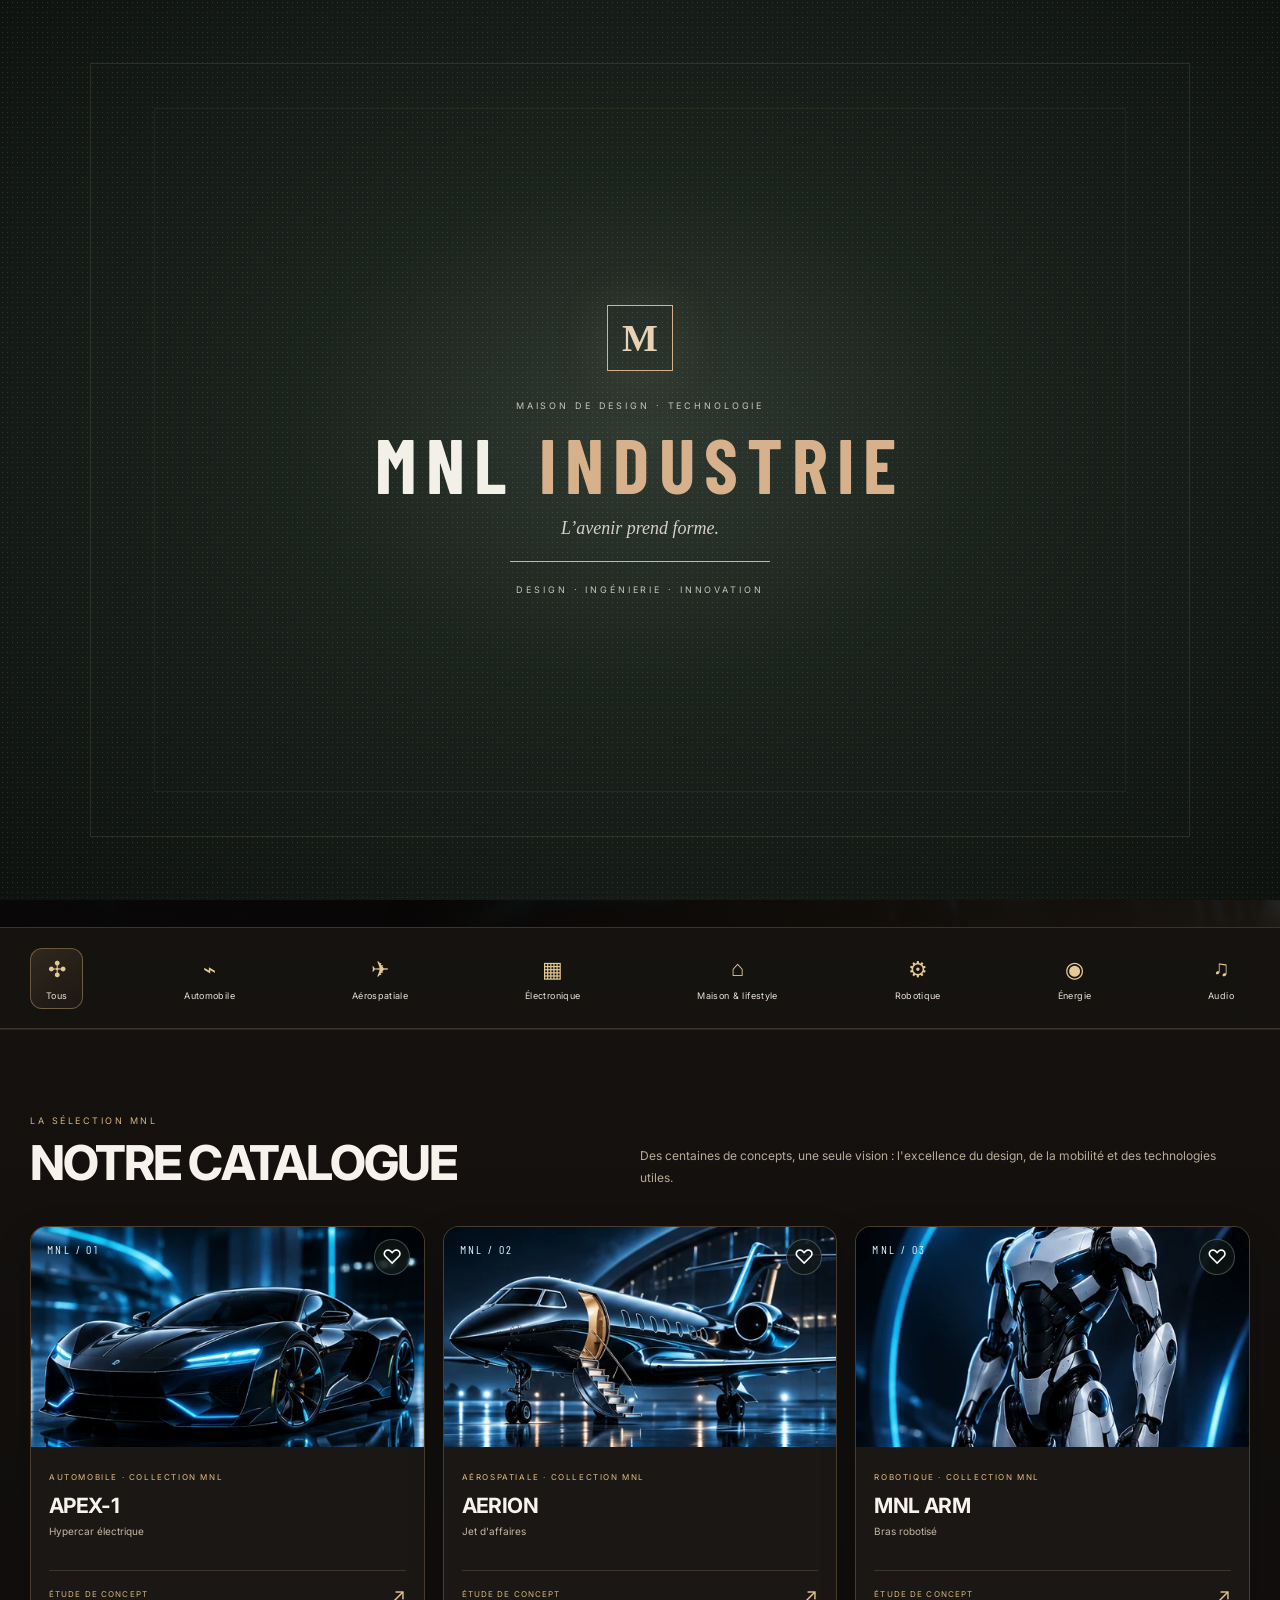
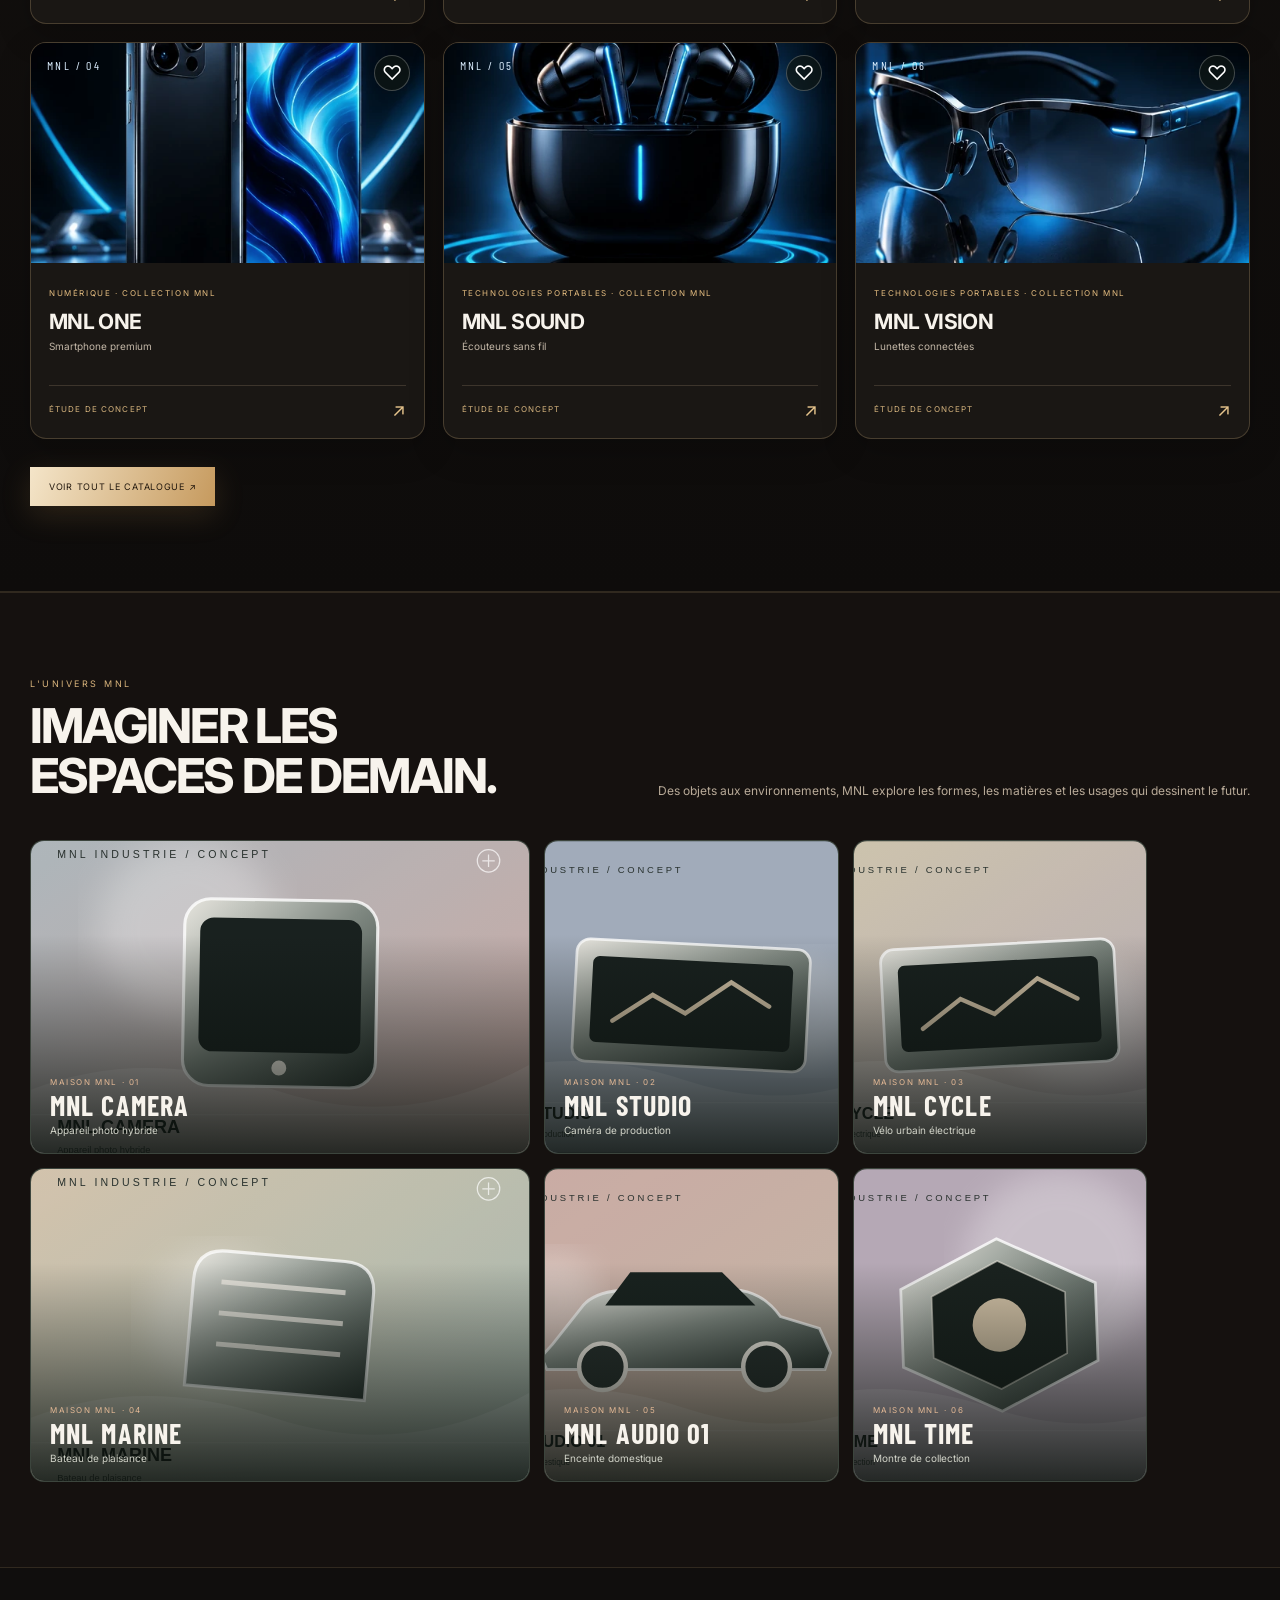
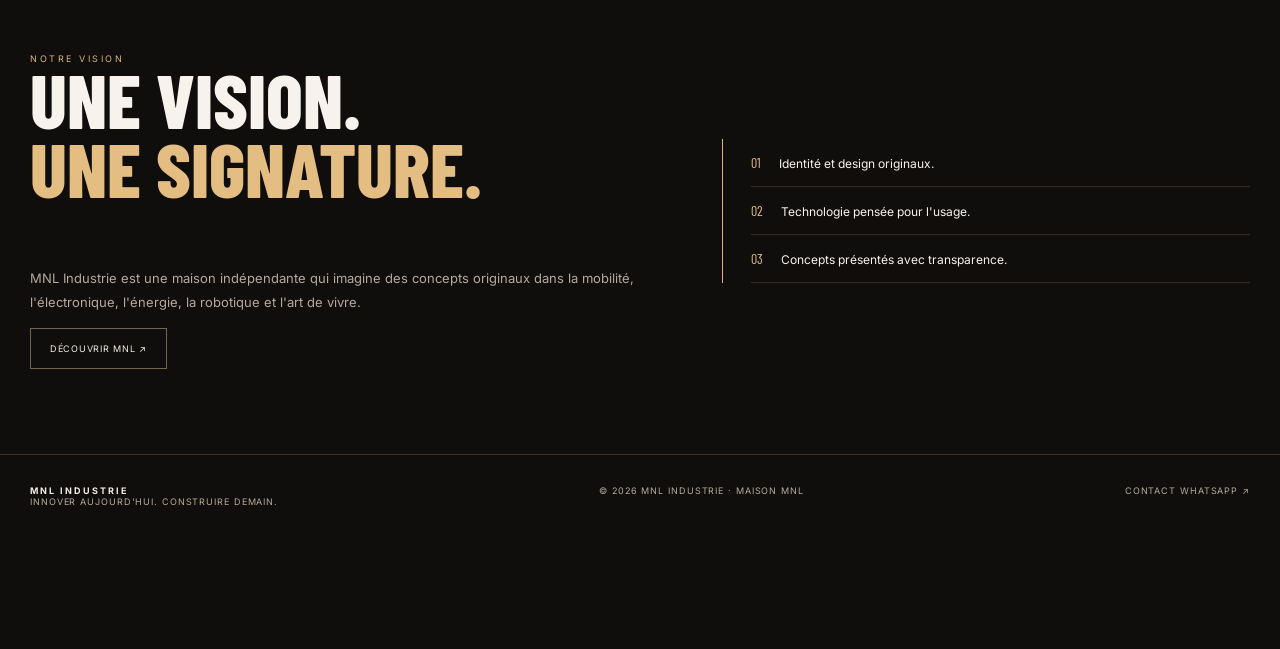
==== index.html @ 46d75db4 "Improve MNL homepage metadata and social sharing" ====
<!doctype html>
<html lang="fr"><head><meta charset="utf-8"><meta name="viewport" content="width=device-width,initial-scale=1"><meta name="theme-color" content="#100e0d"><meta name="description" content="MNL Industrie — maison indépendante de design, technologie et innovation. Découvrez nos univers de mobilité, robotique, énergie et objets connectés."><meta property="og:title" content="MNL Industrie — Design, technologie & innovation"><meta property="og:description" content="Innover aujourd’hui. Construire demain. Explorez les univers MNL."><meta property="og:type" content="website"><meta name="color-scheme" content="dark"><link rel="manifest" href="manifest.webmanifest"><link rel="icon" href="icon.svg"><title>MNL INDUSTRIE — L'avenir prend forme</title><link rel="stylesheet" href="style.css"></head>
<body>
<header class="site-header"><div class="container nav"><a class="logo" href="index.html"><span class="logo-mark">M</span><span>MNL<small>INDUSTRIE</small></span></a><nav class="navlinks"><a class="active" href="index.html">Accueil</a><a href="products.html">Catalogue</a><a href="divisions.html">Univers</a><a href="about.html">À propos</a><a href="https://wa.me/243846464895">Contact</a></nav><a class="nav-action" href="products.html">Explorer la collection ↗</a><button class="hamb" aria-label="Ouvrir le menu">☰</button></div></header>
<main>
<section class="hero" id="home"><div class="hero-bg"></div><div class="hero-vignette"></div><div class="container hero-inner"><div class="eyebrow">Maison indépendante · Design & innovation</div><h1>Bienvenue chez<br><span>MNL INDUSTRIE</span></h1><h2 class="hero-tagline">Innover aujourd'hui. Construire demain.</h2><p>Une maison technologique d'exception, où le design rencontre l'ingénierie pour imaginer des objets, des systèmes et des expériences pour demain.</p><div class="buttons"><a class="btn primary" href="products.html">Découvrir notre univers <b>→</b></a><a class="btn hero-video" href="#catalogue"><span>▶</span> Voir la collection</a></div></div><div class="hero-caption"><span>01 / MAISON MNL</span><span>DESIGN · TECHNOLOGIE · CULTURE</span></div></section>
<section class="category-band"><div class="container category-track"><a href="products.html">✣ <span>Tous</span></a><a href="products.html?division=Automobile">⌁ <span>Automobile</span></a><a href="products.html?division=Aérospatiale">✈ <span>Aérospatiale</span></a><a href="products.html?division=Numérique">▦ <span>Électronique</span></a><a href="products.html?division=Habitat%20intelligent">⌂ <span>Maison & lifestyle</span></a><a href="products.html?division=Robotique">⚙ <span>Robotique</span></a><a href="products.html?division=Énergie">◉ <span>Énergie</span></a><a href="products.html?division=Audio">♫ <span>Audio</span></a></div></section>
<section id="catalogue" class="featured"><div class="container"><div class="section-top"><div><div class="kicker">La sélection MNL</div><h2>NOTRE CATALOGUE</h2></div><p>Des centaines de concepts, une seule vision : l'excellence du design, de la mobilité et des technologies utiles.</p></div><div class="product-grid" id="productGrid"></div><p class="empty" id="empty">Aucun concept trouvé.</p><div class="buttons"><a class="btn primary" href="products.html">Voir tout le catalogue ↗</a></div></div></section>
<section class="editorial-section"><div class="container"><div class="section-top"><div><div class="kicker">L'univers MNL</div><h2>IMAGINER LES<br><span>ESPACES DE DEMAIN.</span></h2></div><p>Des objets aux environnements, MNL explore les formes, les matières et les usages qui dessinent le futur.</p></div><div class="editorial-gallery" id="editorialGallery"></div></div></section>
<section><div class="container manifesto"><div><div class="kicker">Notre vision</div><h2>UNE VISION.<br><span>UNE SIGNATURE.</span></h2><p>MNL Industrie est une maison indépendante qui imagine des concepts originaux dans la mobilité, l'électronique, l'énergie, la robotique et l'art de vivre.</p><a class="btn" href="about.html">Découvrir MNL ↗</a></div><div class="principles"><div class="principle"><b>01</b> Identité et design originaux.</div><div class="principle"><b>02</b> Technologie pensée pour l'usage.</div><div class="principle"><b>03</b> Concepts présentés avec transparence.</div></div></div></section>
</main>
<footer><div class="container foot"><div><b>MNL INDUSTRIE</b><br>Innover aujourd'hui. Construire demain.</div><div>© <span id="year"></span> MNL Industrie · Maison MNL</div><div><a href="https://wa.me/243846464895">Contact WhatsApp ↗</a></div></div></footer>
<div class="modal" id="modal" role="dialog" aria-modal="true" aria-labelledby="modalTitle"><div class="modal-box"><button class="close" id="close" aria-label="Fermer">×</button><div class="modal-img"><img id="modalImg" src="" alt=""></div><div class="modal-content"><div class="kicker" id="modalDivision"></div><h2 id="modalTitle"></h2><p id="modalType"></p><p id="modalDesc"></p><div class="specs" id="specs"></div><div class="disclaimer">CONCEPT VIRTUEL — Présentation de design MNL, non disponible à la vente.</div></div></div></div><div id="scrollProgress" aria-hidden="true"></div><script src="data.js"></script><script src="app.js"></script></body></html>
---- style.css ----
@import url('https://fonts.googleapis.com/css2?family=Barlow+Condensed:wght@500;600;700;800;900&family=Inter:wght@400;500;600;700;800&display=swap');

:root{
 --bg:#05080e;--panel:#0a111b;--panel2:#0d1a29;--line:rgba(176,207,232,.14);
 --blue:#087cff;--cyan:#28c8ff;--white:#f4f8fc;--muted:#91a2b4;--gold:#c8b58c;
 --ease:cubic-bezier(.2,.75,.25,1)
}
*{box-sizing:border-box}
html{scroll-behavior:smooth;scroll-padding-top:90px}
body{margin:0;background:var(--bg);color:var(--white);font-family:Inter,Arial,sans-serif;overflow-x:hidden}
body:before{content:"";position:fixed;inset:0;pointer-events:none;z-index:-1;opacity:.13;background-image:linear-gradient(rgba(85,160,220,.07) 1px,transparent 1px),linear-gradient(90deg,rgba(85,160,220,.07) 1px,transparent 1px);background-size:64px 64px;mask-image:linear-gradient(to bottom,black,transparent 75%)}
a{color:inherit;text-decoration:none}button,input,select{font:inherit}
.container{width:min(1220px,calc(100% - 48px));margin:auto}
header{position:fixed;inset:0 0 auto;z-index:30;background:rgba(5,8,14,.78);backdrop-filter:blur(22px) saturate(150%);border-bottom:1px solid rgba(255,255,255,.07);transition:background .35s,border-color .35s,box-shadow .35s}
header.header-scrolled{background:rgba(5,8,14,.95);border-color:rgba(40,200,255,.18);box-shadow:0 12px 35px #0008}
.nav{height:78px;display:flex;align-items:center;justify-content:space-between;gap:28px}
.logo{display:flex;align-items:center;gap:12px;font-weight:800;letter-spacing:.19em;font-size:14px}
.logo-mark{width:38px;height:38px;border:1px solid var(--cyan);display:grid;place-items:center;color:var(--cyan);font:800 23px 'Barlow Condensed';box-shadow:0 0 24px #00baff2a;position:relative;overflow:hidden}
.logo-mark:after{content:"";position:absolute;inset:-80% auto -80% -35%;width:25%;background:#fff8;transform:rotate(25deg);animation:logoShine 5s ease-in-out infinite}
.logo small{display:block;color:#8092a5;font-size:8px;letter-spacing:.34em}
.navlinks{display:flex;gap:27px;font-size:10px;text-transform:uppercase;letter-spacing:.15em;color:#c0ccd8}
.navlinks a{position:relative;padding:12px 0;transition:color .25s}
.navlinks a:after{content:"";position:absolute;bottom:3px;left:0;width:100%;height:1px;background:var(--cyan);transform:scaleX(0);transform-origin:right;transition:transform .3s var(--ease)}
.navlinks a:hover,.navlinks a.active{color:var(--cyan)}.navlinks a:hover:after{transform:scaleX(1);transform-origin:left}
.nav-action{font-size:9px;letter-spacing:.14em;text-transform:uppercase;border:1px solid #21c8ff70;padding:12px 16px;transition:.25s}
.nav-action:hover{background:#0b8bca22;border-color:var(--cyan);box-shadow:0 0 25px #00aaff20}
.hamb{display:none;background:none;color:white;border:1px solid var(--line);padding:9px 12px}
.hero{height:min(850px,100vh);min-height:650px;position:relative;display:flex;align-items:center;overflow:hidden;background:#060b13}
.hero-bg{position:absolute;inset:0;background:linear-gradient(90deg,#05080ef5 0%,#05080ed9 38%,#05080e20 100%),linear-gradient(0deg,#05080e 0%,transparent 40%),url('hero-car.webp') center 55%/cover no-repeat;transform:scale(1.04);animation:heroReveal 1.4s var(--ease) both,heroDrift 22s ease-in-out infinite alternate}
.hero:before{content:"";position:absolute;inset:0;z-index:1;pointer-events:none;background:linear-gradient(115deg,transparent 45%,#007dff14 100%);opacity:.9}
.hero:after{content:"";position:absolute;z-index:1;inset:0;pointer-events:none;background:linear-gradient(90deg,transparent 0 49.9%,#75caff0b 50%,transparent 50.1%),linear-gradient(0deg,transparent 0 49.9%,#75caff08 50%,transparent 50.1%)}
.hero-inner{position:relative;z-index:2;padding-top:75px;max-width:760px;animation:contentIn .9s .15s var(--ease) both}
.eyebrow{font-size:10px;text-transform:uppercase;letter-spacing:.32em;color:var(--cyan);display:flex;align-items:center;gap:12px}
.eyebrow:before{content:"";width:32px;height:1px;background:var(--cyan);box-shadow:0 0 12px var(--cyan)}
h1,h2,h3,p{margin-top:0}
.hero h1{font:900 clamp(70px,12vw,150px)/.78 'Barlow Condensed',sans-serif;letter-spacing:-.025em;text-transform:uppercase;margin:27px 0 24px}
.hero h1 span{display:block;color:transparent;-webkit-text-stroke:1px #e7f5ff;text-shadow:0 0 35px #60bfff1a}
.hero p{color:#c0ccd7;max-width:500px;font-size:14px;line-height:1.9}
.buttons{display:flex;gap:12px;flex-wrap:wrap;margin-top:28px}
.btn{display:inline-flex;align-items:center;gap:12px;padding:14px 19px;border:1px solid #ffffff38;font-size:9px;letter-spacing:.16em;text-transform:uppercase;transition:transform .3s var(--ease),border-color .3s,background .3s;position:relative;overflow:hidden}
.btn:after{content:"";position:absolute;inset:0;background:linear-gradient(110deg,transparent,#ffffff20,transparent);transform:translateX(-120%);transition:transform .65s}
.btn:hover:after{transform:translateX(120%)}
.btn.primary{background:linear-gradient(105deg,#006bff,#00aee9);border:0;color:white;box-shadow:0 8px 30px #007bff35}
.btn:hover{transform:translateY(-3px);border-color:var(--cyan)}
.hero-bottom{position:absolute;z-index:3;bottom:34px;left:0;right:0;display:flex;justify-content:space-between;align-items:end;color:#8da0b3;font-size:9px;letter-spacing:.18em;text-transform:uppercase}
.hero-index strong{font:700 30px 'Barlow Condensed';color:white}.scroll{display:flex;gap:12px;align-items:center}.scroll:before{content:"";width:45px;height:1px;background:var(--cyan);animation:scrollLine 2s ease-in-out infinite}
section{padding:105px 0;position:relative}
.section-top{display:flex;justify-content:space-between;align-items:end;gap:35px;margin-bottom:38px}
.section-top h2{font:800 clamp(42px,6vw,72px)/.9 'Barlow Condensed';text-transform:uppercase;letter-spacing:-.02em;margin:12px 0 0}
.section-top p{max-width:390px;color:var(--muted);font-size:12px;line-height:1.8;margin:0}
.kicker{font-size:9px;color:var(--cyan);letter-spacing:.28em;text-transform:uppercase}
.division-grid{display:grid;grid-template-columns:repeat(5,minmax(0,1fr));border-top:1px solid var(--line);border-left:1px solid var(--line);isolation:isolate}
.division{padding:23px 19px 20px;min-height:205px;border-right:1px solid var(--line);border-bottom:1px solid var(--line);background:linear-gradient(145deg,#101b2a66,rgba(6,12,20,.35));position:relative;overflow:hidden;transition:background .4s,border-color .4s,transform .4s var(--ease),box-shadow .4s;transform:translate3d(var(--pointer-x,0),var(--pointer-y,0),0)}
.division:before{content:"";position:absolute;inset:0;background:radial-gradient(280px circle at var(--mx,50%) var(--my,50%),#168bca20,transparent 65%);opacity:0;transition:opacity .35s;pointer-events:none}
.division:after{content:"";position:absolute;left:0;bottom:0;height:2px;width:0;background:linear-gradient(90deg,var(--cyan),#087cff);transition:width .45s var(--ease)}
.division:hover{background:linear-gradient(145deg,#102a40,#091421);border-color:#28c8ff55;box-shadow:inset 0 0 45px #008dff10,0 14px 35px #0004;z-index:2}
.division:hover:before{opacity:1}.division:hover:after{width:100%}
.division-topline{display:flex;justify-content:space-between;align-items:center;position:relative;z-index:1}
.division .number{font:600 11px 'Barlow Condensed';letter-spacing:.13em;color:var(--cyan)}
.division-index{font:500 10px 'Barlow Condensed';color:#53677b;opacity:.8}
.division-symbol{width:39px;height:39px;margin:23px 0 16px;color:#d7e8f7;position:relative;z-index:1;transition:color .35s,transform .45s var(--ease),filter .35s}
.division-symbol svg{width:100%;height:100%;display:block;filter:drop-shadow(0 0 0 transparent)}
.division:hover .division-symbol{color:var(--cyan);transform:translate3d(0,-4px,0) scale(1.08);filter:drop-shadow(0 0 10px #16baff55)}
.division h3{font-size:11px;text-transform:uppercase;letter-spacing:.075em;margin:0 0 7px;position:relative;z-index:1}
.division p{font-size:10px;color:var(--muted);margin:0;position:relative;z-index:1}
.division-link{display:flex;justify-content:space-between;align-items:center;margin-top:16px;color:#61788e;font-size:7px;letter-spacing:.18em;opacity:0;transform:translateY(5px);transition:.3s}
.division-link b{font-size:13px;color:var(--cyan)}
.division:hover .division-link{opacity:1;transform:translateY(0)}
.featured{background:linear-gradient(180deg,#080e17,#070c14);border-block:1px solid var(--line)}
.product-tools{display:flex;gap:10px;flex-wrap:wrap;margin-bottom:25px}
.product-tools input,.product-tools select{background:#0a121d;color:white;border:1px solid var(--line);padding:13px 15px;outline:none;font-size:11px;border-radius:0;transition:border-color .2s,box-shadow .2s}
.product-tools input{flex:1;min-width:230px}.product-tools input:focus,.product-tools select:focus{border-color:var(--cyan);box-shadow:0 0 0 3px #21c8ff12}
.product-grid{display:grid;grid-template-columns:repeat(3,minmax(0,1fr));gap:16px}
.product{background:#0b121c;border:1px solid var(--line);transition:transform .4s var(--ease),border-color .3s,box-shadow .4s;cursor:pointer;overflow:hidden;position:relative;transform:translate3d(var(--pointer-x,0),var(--pointer-y,0),0)}
.product:hover{transform:translate3d(var(--pointer-x,0),calc(var(--pointer-y,0) - 5px),0);border-color:#1baeff88;box-shadow:0 18px 55px #001c3855}
.product-image{height:245px;position:relative;overflow:hidden;background:#0b1420}
.product-image img{width:100%;height:100%;object-fit:cover;transition:transform .9s var(--ease),filter .5s;filter:saturate(.88)}
.product:hover .product-image img{transform:scale(1.075);filter:saturate(1.08) contrast(1.04)}
.product-image:after{content:"";position:absolute;inset:35% 0 0;background:linear-gradient(transparent,#0b121c)}
.product-number{position:absolute;z-index:2;top:15px;left:16px;font:12px 'Barlow Condensed';letter-spacing:.2em;color:#dcefff}
.product-view{position:absolute;z-index:2;right:15px;bottom:13px;font-size:7px;letter-spacing:.16em;color:white;opacity:0;transform:translateY(7px);transition:.3s}
.product-view b{color:var(--cyan);font-size:13px;margin-left:8px}
.product:hover .product-view{opacity:1;transform:translateY(0)}
.product-info{padding:19px 20px 21px}
.product-info small{color:var(--cyan);font-size:8px;letter-spacing:.2em;text-transform:uppercase}
.product-info h3{font:700 31px/.95 'Barlow Condensed';letter-spacing:.03em;margin:9px 0 5px}
.product-info p{font-size:10px;color:var(--muted);margin:0}
.product-bottom{display:flex;justify-content:space-between;align-items:center;margin-top:18px;padding-top:13px;border-top:1px solid var(--line)}
.concept{font-size:8px;color:var(--gold);letter-spacing:.14em;text-transform:uppercase}.arrow{color:var(--cyan);font-size:18px;transition:transform .25s}
.product:hover .arrow{transform:translate(3px,-3px)}
.manifesto{display:grid;grid-template-columns:1fr .85fr;gap:70px;align-items:center}
.manifesto h2{font:800 clamp(45px,6vw,78px)/.9 'Barlow Condensed';text-transform:uppercase}
.manifesto h2 span{color:var(--cyan)}
.manifesto p{color:var(--muted);font-size:13px;line-height:1.9}
.principles{border-left:1px solid var(--cyan);padding-left:28px}
.principle{padding:15px 0;border-bottom:1px solid var(--line);font-size:12px}
.principle b{color:var(--cyan);font:14px 'Barlow Condensed';margin-right:15px}
.ecosystem{background:#080e17;border-block:1px solid var(--line)}
.eco-grid{display:grid;grid-template-columns:repeat(3,1fr);gap:12px}
.eco{border:1px solid var(--line);padding:24px;min-height:150px;background:linear-gradient(145deg,#111c2a,#090f18);transition:transform .35s var(--ease),border-color .3s,background .3s;transform:translate3d(var(--pointer-x,0),var(--pointer-y,0),0)}
.eco:hover{transform:translateY(-5px);border-color:#21c8ff66;background:linear-gradient(145deg,#122b40,#0a1420)}
.eco span{color:var(--cyan);font-size:22px}.eco h3{font:700 24px 'Barlow Condensed';margin:13px 0 4px}.eco p{font-size:10px;color:var(--muted);margin:0}
footer{border-top:1px solid var(--line);padding:30px 0;color:#75879a;font-size:9px;letter-spacing:.1em;text-transform:uppercase}
.foot{display:flex;justify-content:space-between;gap:15px;flex-wrap:wrap}.foot b{color:white;letter-spacing:.22em}
.modal{position:fixed;inset:0;background:#000d;z-index:60;display:none;place-items:center;padding:18px;backdrop-filter:blur(8px)}
.modal.show{display:grid;animation:modalFade .25s ease both}
.modal-box{width:min(780px,100%);max-height:90vh;overflow:auto;background:#0b121c;border:1px solid #24bfff66;display:grid;grid-template-columns:1fr 1fr;position:relative;box-shadow:0 30px 100px #000b;animation:modalLift .35s var(--ease) both}
.modal-img{min-height:340px}.modal-img img{width:100%;height:100%;object-fit:cover}
.modal-content{padding:35px 30px}.close{position:absolute;top:12px;right:14px;background:#05080eaa;border:1px solid var(--line);color:white;font-size:22px;width:34px;height:34px;cursor:pointer;z-index:2;transition:.2s}.close:hover{background:#0a8bc7;border-color:var(--cyan)}
.modal-content h2{font:800 50px 'Barlow Condensed';margin:12px 0 3px}
.modal-content p{font-size:12px;color:var(--muted);line-height:1.8}
.specs{margin:20px 0}.spec{display:flex;justify-content:space-between;gap:15px;padding:9px 0;border-bottom:1px solid var(--line);font-size:10px}
.spec span:first-child{color:var(--muted)}
.disclaimer{font-size:9px;color:var(--gold);border-left:2px solid var(--gold);padding:9px 12px;background:#c8b58c0d}
.empty{display:none;color:var(--muted);font-size:12px}
.reveal{opacity:1;transform:translateY(0)}
.motion-ready .reveal{opacity:0;transform:translateY(24px);transition:opacity .7s var(--ease),transform .7s var(--ease);transition-delay:var(--reveal-delay,0ms)}
.motion-ready .reveal.is-visible{opacity:1;transform:translateY(0)}
.motion-ready .division.reveal{transform:translateY(22px)}
.motion-ready .division.reveal.is-visible{transform:translateY(0)}
@keyframes heroReveal{from{opacity:.45;transform:scale(1.1)}to{opacity:1;transform:scale(1.04)}}
@keyframes heroDrift{from{background-position:52% 52%}to{background-position:57% 48%}}
@keyframes contentIn{from{opacity:0;transform:translateY(22px)}to{opacity:1;transform:translateY(0)}}
@keyframes logoShine{0%,65%{left:-40%}100%{left:130%}}
@keyframes scrollLine{0%,100%{transform:scaleX(.65);transform-origin:left;opacity:.5}50%{transform:scaleX(1);opacity:1}}
@keyframes modalFade{from{opacity:0}to{opacity:1}}
@keyframes modalLift{from{opacity:0;transform:translateY(18px) scale(.985)}to{opacity:1;transform:translateY(0) scale(1)}}
@media(max-width:1000px){.division-grid{grid-template-columns:repeat(2,minmax(0,1fr))}.product-grid{grid-template-columns:repeat(2,minmax(0,1fr))}.navlinks{gap:14px}}
@media(max-width:650px){
 .container{width:calc(100% - 30px)}.nav{height:67px}.hamb{display:block}.nav-action{display:none}
 .navlinks{display:none;position:absolute;top:67px;left:0;right:0;padding:16px 22px 22px;background:rgba(5,12,21,.98);flex-direction:column;gap:5px;border-bottom:1px solid var(--line)}
 .navlinks.open{display:flex;animation:contentIn .25s ease both}.navlinks a{padding:13px 0}
 .hero{height:790px;min-height:680px;max-height:100svh}
 .hero-bg{background-position:58% center;background-image:linear-gradient(90deg,#05080ef2,#05080e80),linear-gradient(0deg,#05080e,transparent 55%),url('hero-car.webp')}
 .hero h1{font-size:clamp(66px,18vw,105px)}.hero-inner{padding-top:55px}.hero-bottom{bottom:20px}.hero-index{display:none}
 section{padding:72px 0}.section-top{display:block}.section-top p{margin-top:15px}
 .division-grid{grid-template-columns:repeat(2,minmax(0,1fr))}
 .division{padding:17px 13px;min-height:174px}.division-symbol{width:33px;height:33px;margin:21px 0 14px}
 .division h3{font-size:10px;line-height:1.4}.division p{font-size:9px;line-height:1.5}
 .division-link{opacity:1;transform:none;margin-top:12px}
 .product-grid,.eco-grid{grid-template-columns:1fr}.product-image{height:230px}
 .modal-box{grid-template-columns:1fr}.modal-img{height:220px;min-height:0}.modal-content{padding:24px}.modal-content h2{font-size:42px}
 .foot{display:block}.foot div{margin:7px 0}
}
@media(prefers-reduced-motion:reduce){
 *,*::before,*::after{scroll-behavior:auto!important;animation-duration:.01ms!important;animation-iteration-count:1!important;transition-duration:.01ms!important}
 .motion-ready .reveal{opacity:1;transform:none}
}

.catalog-hero{height:640px;min-height:580px}.catalog-hero .hero-bg{background-image:linear-gradient(90deg,#05080ef5,#05080e9c 52%,#05080e33),url('hero-car.webp')}.hero-stats{display:flex;gap:34px;margin-top:34px;flex-wrap:wrap}.hero-stats div{display:flex;flex-direction:column;gap:5px;border-left:1px solid var(--cyan);padding-left:13px}.hero-stats b{font:700 29px 'Barlow Condensed';color:white}.hero-stats span,.results-count{font-size:8px;letter-spacing:.17em;color:var(--muted)}.catalog-toolbar{display:flex;align-items:center;justify-content:space-between;gap:20px;margin-bottom:24px}.catalog-toolbar .product-tools{flex:1;margin:0}.catalog-note{margin-top:35px;padding:17px 20px;border-left:2px solid var(--gold);background:#c8b58c0a;color:#9eacba;font-size:10px;line-height:1.7}.favorite{position:absolute;z-index:4;right:14px;top:12px;width:36px;height:36px;border:1px solid #ffffff55;background:#05080e99;color:white;font-size:20px;cursor:pointer}.favorite.is-favorite{color:#ff7294;border-color:#ff7294}.modal-open{overflow:hidden}.modal{position:fixed;inset:0;z-index:80;background:#02050be8;display:none;align-items:center;justify-content:center;padding:22px;backdrop-filter:blur(14px)}.modal.show{display:flex}.modal-box{width:min(900px,100%);max-height:90vh;overflow:auto;background:#0a121d;border:1px solid #ffffff20;display:grid;grid-template-columns:1fr 1fr;position:relative}.modal-img{min-height:380px;background:#08101a}.modal-img img{width:100%;height:100%;object-fit:cover}.modal-content{padding:38px}.modal-content h2{font:800 54px/.95 'Barlow Condensed';margin:12px 0}.modal-content p{color:#a8b7c6;font-size:12px;line-height:1.8}.close{position:absolute;z-index:3;right:12px;top:12px;width:38px;height:38px;border:1px solid #ffffff55;background:#08101acc;color:white;font-size:25px;cursor:pointer}.specs{margin:20px 0;border-top:1px solid var(--line)}.spec{display:flex;justify-content:space-between;gap:16px;padding:11px 0;border-bottom:1px solid var(--line);font-size:10px}.spec span{color:var(--muted)}.spec b{color:#eaf5ff;text-align:right}.disclaimer{font-size:9px;color:var(--gold);line-height:1.6;padding-top:12px;border-top:1px solid var(--line)}.empty{display:none;color:var(--muted);padding:30px;text-align:center}.motion-ready .reveal{opacity:0;transform:translateY(20px);transition:opacity .65s ease,transform .65s var(--ease)}.motion-ready .reveal.is-visible{opacity:1;transform:translateY(0)}@media(max-width:760px){.catalog-hero{height:590px;min-height:560px}.catalog-toolbar{display:block}.catalog-toolbar .product-tools{margin-bottom:12px;flex-wrap:wrap}.hero-stats{gap:18px}.modal-box{grid-template-columns:1fr}.modal-img{height:220px;min-height:0}.modal-content{padding:25px}.modal-content h2{font-size:42px}}
:root{--bg:#101513;--panel:#171f1c;--panel2:#202b26;--line:rgba(225,226,211,.13);--blue:#93a99a;--cyan:#b5c8b9;--white:#f2efe7;--muted:#a5aaa0;--gold:#c18b61;--ease:cubic-bezier(.2,.72,.2,1)}
body{background:radial-gradient(ellipse at 82% 7%,rgba(125,150,127,.12),transparent 34%),#101513;color:var(--white);padding-bottom:104px}
.site-header{position:sticky;top:0;z-index:40;background:rgba(16,21,19,.74);backdrop-filter:blur(24px) saturate(145%);border-bottom:1px solid var(--line)}
.site-header .nav{height:76px}.header-signature{font-size:9px;letter-spacing:.24em;color:#9da99e}.site-header .nav-action{border:1px solid #c18b6155;padding:12px 18px;color:#e8c6a6;font-size:10px;letter-spacing:.1em}
.bottom-dock{position:fixed;z-index:90;left:50%;bottom:max(15px,env(safe-area-inset-bottom));transform:translateX(-50%);width:min(560px,calc(100% - 28px));min-height:68px;display:grid;grid-template-columns:repeat(4,1fr);align-items:center;padding:7px 9px;border:1px solid rgba(230,237,226,.18);border-radius:23px;background:rgba(31,42,36,.78);backdrop-filter:blur(28px) saturate(180%);box-shadow:0 18px 55px #0008,inset 0 1px 0 #ffffff1b}
.bottom-dock a{display:flex;min-height:53px;flex-direction:column;align-items:center;justify-content:center;gap:4px;text-decoration:none;color:#aeb8ad;border-radius:17px;transition:background .35s,color .35s,transform .35s}.bottom-dock a span{font-size:22px;line-height:1}.bottom-dock a small{font-size:9px;letter-spacing:.04em}.bottom-dock a.active{color:#f1d2b4;background:linear-gradient(140deg,#b47d5630,#d8e6d31a);box-shadow:inset 0 0 0 1px #d5b49330}.bottom-dock a:active{transform:scale(.94)}
.hero .hero-bg{filter:saturate(.72) contrast(1.06)}.hero h1 span,.manifesto h2 span{color:#c18b61}.btn.primary{background:#b27d58;border-color:#b27d58;color:#151713}.btn{border-color:#c1c7b9;color:#e9e7dc}.kicker,.eyebrow{color:#c18b61}
.division,.product,.eco{background:linear-gradient(145deg,#1b2520,#141b18);border-color:#dce8d31a;box-shadow:0 12px 35px #0002;transition:transform .55s var(--ease),border-color .4s,box-shadow .4s}.division:hover,.product:hover,.eco:hover{transform:translateY(-7px);border-color:#c18b6177;box-shadow:0 22px 48px #0005}.product-image{background:#202a24;overflow:hidden}.product-image img{transition:transform 1.1s var(--ease),filter .8s}.product:hover .product-image img{transform:scale(1.055);filter:saturate(1.1)}
.ceo-section{padding:100px 0;background:linear-gradient(120deg,#1b2520,#111815 60%,#20251f);border-top:1px solid var(--line)}.ceo-layout{display:grid;grid-template-columns:minmax(220px,.8fr) 1.2fr;gap:clamp(30px,7vw,100px);align-items:center}.ceo-photo{position:relative;aspect-ratio:4/5;max-height:520px;background:linear-gradient(145deg,#303b32,#141a16);border:1px solid #d9c1a355;overflow:hidden}.ceo-photo img{width:100%;height:100%;object-fit:cover;position:absolute;inset:0;z-index:2}.ceo-photo small{position:absolute;bottom:15px;left:17px;z-index:3;font-size:8px;letter-spacing:.14em;color:#e6dfd1}.photo-fallback{position:absolute;inset:0;display:grid;place-items:center;font:800 clamp(80px,15vw,180px) 'Barlow Condensed';color:#c18b6155}.ceo-photo.photo-pending{border-style:dashed;border-color:#c18b6177}.ceo-copy h2{font:800 clamp(48px,7vw,88px)/.92 'Barlow Condensed';margin:18px 0}.ceo-copy h2 span{color:#c18b61}.ceo-copy p{max-width:550px;color:#b7bcb1;font-size:13px;line-height:1.9}.ceo-copy .ceo-role{color:#f1e8dc;letter-spacing:.15em;font-size:12px;margin-top:25px}.ceo-sign{margin-top:28px;color:#c18b61;font:italic 22px Georgia}
.modal{background:#0a100eeb}.modal-box{background:#1a231e;border-color:#dce8d322}a:focus-visible,button:focus-visible,input:focus-visible,select:focus-visible{outline:2px solid #d7a77f;outline-offset:3px}
@media(max-width:760px){body{padding-bottom:100px}.site-header .nav{height:65px}.header-signature{display:none}.site-header .nav-action{font-size:9px;padding:9px 11px}.bottom-dock{min-height:65px;border-radius:21px}.bottom-dock a{min-height:51px}.ceo-section{padding:65px 0}.ceo-layout{grid-template-columns:1fr;gap:30px}.ceo-photo{width:min(78%,340px);margin:auto}}
@media(prefers-reduced-motion:reduce){.division,.product,.eco,.product-image img,.bottom-dock a{transition:none!important;transform:none!important}.motion-ready .reveal{opacity:1;transform:none;transition:none}}

/* MAISON MNL — direction éditoriale 2026 */
:root{--bg:#101513;--panel:#1a211d;--panel2:#242c26;--line:rgba(231,230,216,.14);--blue:#91a79a;--cyan:#b8c9b7;--white:#f3f0e7;--muted:#a8aca1;--gold:#bd8c68;--ease:cubic-bezier(.2,.72,.2,1);--ink:#111713;--paper:#e9e5d9}
html{scroll-behavior:smooth;scroll-padding-top:100px}body{background:radial-gradient(ellipse at 84% 6%,rgba(133,155,133,.12),transparent 33%),var(--bg);color:var(--white);padding-bottom:112px}body:before{opacity:.06;background-image:linear-gradient(rgba(230,220,200,.08) 1px,transparent 1px),linear-gradient(90deg,rgba(230,220,200,.08) 1px,transparent 1px)}
.site-header{position:sticky;top:0;z-index:40;background:rgba(16,21,19,.72);backdrop-filter:blur(26px) saturate(150%);border-bottom:1px solid var(--line)}.site-header .nav{height:76px}.header-signature{font-size:9px;letter-spacing:.23em;color:#aab4a8}.site-header .nav-action{border:1px solid #bd8c6855;padding:12px 18px;color:#e4c2a5;font-size:10px;letter-spacing:.1em}
.logo-mark{border-color:#bd8c68;color:#e0b493;box-shadow:0 0 25px #bd8c6820}.logo-mark:after{background:linear-gradient(90deg,transparent,#fff8,transparent)}
.hero{isolation:isolate;overflow:hidden}.hero:after{content:"";position:absolute;inset:0;pointer-events:none;background:radial-gradient(480px circle at var(--mx,70%) var(--my,35%),rgba(220,193,159,.13),transparent 55%);z-index:0}.hero-bg{filter:saturate(.72) contrast(1.05)}.hero h1 span,.manifesto h2 span,.ceo-copy h2 span{color:#c18e6a}.eyebrow,.kicker{color:#c18e6a}.hero p,.section-top p{max-width:610px}.btn.primary{background:#c18e6a;border-color:#c18e6a;color:#171a16}.btn{border-color:#d2d1c3;color:#f1eee5}.btn:hover{background:#d7c4ae;color:#151915;border-color:#d7c4ae}
section{position:relative}.section-top{align-items:end}.section-top h2{letter-spacing:-.025em}.division,.product,.eco{background:linear-gradient(145deg,#202a23,#171e1a);border-color:#e6e9dc18;box-shadow:0 14px 40px #0003;transition:transform .6s var(--ease),border-color .4s,box-shadow .4s}.division:hover,.product:hover,.eco:hover{transform:translateY(-8px);border-color:#c18e6a88;box-shadow:0 24px 55px #0006}.division-symbol{color:#d0a17f}.division-index{color:#b9bfb2}.product-image{position:relative;background:#202a24;overflow:hidden}.product-image:after{content:"";position:absolute;inset:0;pointer-events:none;background:linear-gradient(125deg,transparent 35%,#fff2 48%,transparent 60%);transform:translateX(-110%);transition:transform 1s var(--ease)}.product:hover .product-image:after{transform:translateX(110%)}.product-image img{transition:transform 1.15s var(--ease),filter .7s}.product:hover .product-image img{transform:scale(1.06);filter:saturate(1.08)}.product-info small{color:#c18e6a}.product-view b,.arrow{color:#d0a17f}.concept{color:#d0a17f}.favorite{border-radius:50%;backdrop-filter:blur(14px);background:#101713a8;border-color:#ffffff3b}.favorite.is-favorite{color:#e7a7a2;border-color:#e7a7a2}
.editorial-section{background:linear-gradient(180deg,#151d18,#101513);border-block:1px solid var(--line)}.editorial-gallery{display:grid;grid-template-columns:repeat(12,1fr);grid-auto-rows:150px;gap:13px}.editorial-tile{position:relative;display:block;overflow:hidden;min-height:150px;background:#222c25;border:1px solid #e5e5d522;isolation:isolate}.editorial-tile:nth-child(1),.editorial-tile:nth-child(4){grid-column:span 5;grid-row:span 2}.editorial-tile:nth-child(2),.editorial-tile:nth-child(3),.editorial-tile:nth-child(5),.editorial-tile:nth-child(6){grid-column:span 3;grid-row:span 2}.editorial-tile img{width:100%;height:100%;object-fit:cover;position:absolute;inset:0;transition:transform 1.2s var(--ease),filter .8s;filter:saturate(.78)}.editorial-tile:hover img{transform:scale(1.07);filter:saturate(1.05)}.editorial-shade{position:absolute;inset:0;background:linear-gradient(0deg,#090f0bd9,transparent 70%)}.editorial-meta{position:absolute;left:19px;right:16px;bottom:17px;display:flex;flex-direction:column;gap:5px}.editorial-meta small{font-size:8px;letter-spacing:.2em;color:#e4b995}.editorial-meta b{font:700 28px/.95 'Barlow Condensed';letter-spacing:.04em}.editorial-meta em{font-style:normal;color:#d2d4c9;font-size:10px}
.bottom-dock{position:fixed;z-index:90;left:50%;bottom:max(14px,env(safe-area-inset-bottom));transform:translateX(-50%);width:min(570px,calc(100% - 28px));min-height:72px;display:grid;grid-template-columns:repeat(4,1fr);align-items:center;padding:8px 10px;border:1px solid rgba(236,239,224,.22);border-radius:25px;background:rgba(37,48,40,.72);backdrop-filter:blur(32px) saturate(175%);-webkit-backdrop-filter:blur(32px) saturate(175%);box-shadow:0 18px 60px #0009,inset 0 1px 0 #ffffff24}.bottom-dock:before{content:"";position:absolute;inset:1px;border-radius:24px;pointer-events:none;background:linear-gradient(125deg,#ffffff20,transparent 36%,#d6c4a312 70%,transparent)}.bottom-dock a{position:relative;display:flex;min-height:54px;flex-direction:column;align-items:center;justify-content:center;gap:4px;color:#b7c0b3;border-radius:18px;transition:background .35s,color .35s,transform .35s}.bottom-dock a span{font-size:21px;line-height:1}.bottom-dock a small{font-size:9px;letter-spacing:.035em}.bottom-dock a.active{color:#f3d2b5;background:linear-gradient(145deg,#c18e6a36,#e6eee11b);box-shadow:inset 0 0 0 1px #d9b99b38,0 4px 18px #0002}.bottom-dock a:active{transform:scale(.94)}
.ceo-section{padding:100px 0;background:linear-gradient(120deg,#202a23,#121915 62%,#252a22);border-top:1px solid var(--line)}.ceo-layout{display:grid;grid-template-columns:minmax(220px,.8fr) 1.2fr;gap:clamp(30px,7vw,100px);align-items:center}.ceo-photo{position:relative;aspect-ratio:4/5;max-height:520px;background:linear-gradient(145deg,#303b32,#141a16);border:1px solid #d9c1a355;overflow:hidden}.ceo-photo img{width:100%;height:100%;object-fit:cover;position:absolute;inset:0;z-index:2}.ceo-photo small{position:absolute;bottom:15px;left:17px;z-index:3;font-size:8px;letter-spacing:.14em;color:#e6dfd1}.photo-fallback{position:absolute;inset:0;display:grid;place-items:center;font:800 clamp(80px,15vw,180px) 'Barlow Condensed';color:#c18e6a55}.ceo-photo.photo-pending{border-style:dashed;border-color:#c18e6a88}.ceo-copy h2{font:800 clamp(48px,7vw,88px)/.92 'Barlow Condensed';margin:18px 0}.ceo-copy p{max-width:550px;color:#c1c5b9;font-size:13px;line-height:1.9}.ceo-copy .ceo-role{color:#f1e8dc;letter-spacing:.15em;font-size:12px;margin-top:25px}.ceo-sign{margin-top:28px;color:#c18e6a;font:italic 22px Georgia}
.catalog-toolbar .product-tools{display:flex;gap:10px;flex-wrap:wrap}.product-tools input,.product-tools select{background:#1c2620;border:1px solid #e5e9dc30;color:var(--white);padding:13px 15px;border-radius:3px}.product-tools input{min-width:220px}.product-tools input:focus,.product-tools select:focus{outline:1px solid #c18e6a;border-color:#c18e6a}.catalog-note{border-left:2px solid #c18e6a;background:#c18e6a0d;color:#c2c7bb}.modal{background:#0a100eeb}.modal-box{background:#1b241e;border-color:#dce8d32b}.modal-content h2{color:#f2efe7}.modal-content p{color:#c0c6ba}.disclaimer{color:#d6ae8e;border-color:#bd8c68;background:#bd8c680d}
footer{border-color:var(--line);color:#a0aa9d}.foot b{color:#f3efe5}
.reveal{opacity:1;transform:translateY(0)}.motion-ready .reveal{opacity:0;transform:translateY(26px);transition:opacity .8s var(--ease),transform .8s var(--ease);transition-delay:var(--reveal-delay,0ms)}.motion-ready .reveal.is-visible{opacity:1;transform:translateY(0)}
#scrollProgress{position:fixed;top:0;left:0;right:0;height:2px;background:#c18e6a;transform:scaleX(0);transform-origin:left;z-index:120;box-shadow:0 0 14px #c18e6a88}
.modal-open{overflow:hidden}a:focus-visible,button:focus-visible,input:focus-visible,select:focus-visible{outline:2px solid #d7a77f;outline-offset:3px}
@media(max-width:760px){body{padding-bottom:110px}.site-header .nav{height:66px}.header-signature{display:none}.site-header .nav-action{font-size:9px;padding:9px 11px}.bottom-dock{min-height:68px;border-radius:22px}.bottom-dock a{min-height:52px}.ceo-section{padding:65px 0}.ceo-layout{grid-template-columns:1fr;gap:30px}.ceo-photo{width:min(78%,340px);margin:auto}.editorial-gallery{grid-template-columns:repeat(2,1fr);grid-auto-rows:155px}.editorial-tile:nth-child(n){grid-column:span 1;grid-row:span 1}.editorial-tile:nth-child(1),.editorial-tile:nth-child(4){grid-row:span 2}.editorial-meta b{font-size:23px}.catalog-toolbar .product-tools{display:grid;grid-template-columns:1fr 1fr}.catalog-toolbar input{grid-column:1/-1}.product-tools input{min-width:0}.hero{min-height:620px}.hero h1{font-size:clamp(58px,16vw,92px)}}
@media(max-width:430px){.bottom-dock{width:calc(100% - 22px);padding:6px}.bottom-dock a small{font-size:8px}.editorial-gallery{gap:8px;grid-auto-rows:130px}.editorial-meta{left:11px;bottom:12px}.editorial-meta b{font-size:20px}}
@media(prefers-reduced-motion:reduce){html{scroll-behavior:auto}*,*::before,*::after{animation-duration:.01ms!important;animation-iteration-count:1!important;transition-duration:.01ms!important}.motion-ready .reveal{opacity:1;transform:none}.product-image:after{display:none}}

/* MNL Motion System — morphing discret, mobile-first */
:root{--mnl-ease:cubic-bezier(.22,.8,.22,1);--mnl-glass:rgba(244,242,235,.72)}
.hero{isolation:isolate;overflow:hidden}.hero:after{content:"";position:absolute;z-index:-1;width:min(64vw,650px);aspect-ratio:1;right:-10%;top:12%;border:1px solid rgba(230,220,205,.28);border-radius:42% 58% 63% 37%/45% 39% 61% 55%;background:radial-gradient(ellipse at 35% 30%,rgba(231,224,211,.16),transparent 58%),linear-gradient(135deg,rgba(255,255,255,.08),rgba(128,145,134,.08));box-shadow:inset 0 0 70px rgba(255,255,255,.08),0 35px 100px rgba(0,0,0,.12);backdrop-filter:blur(2px);animation:mnl-lens 14s ease-in-out infinite alternate;pointer-events:none}
@keyframes mnl-lens{0%{border-radius:42% 58% 63% 37%/45% 39% 61% 55%;transform:rotate(-8deg) scale(.94)}50%{border-radius:58% 42% 38% 62%/52% 60% 40% 48%;transform:rotate(3deg) scale(1.03)}100%{border-radius:36% 64% 54% 46%/62% 42% 58% 38%;transform:rotate(9deg) scale(.98)}}
.bottom-dock{backdrop-filter:blur(24px) saturate(1.25);-webkit-backdrop-filter:blur(24px) saturate(1.25);background:rgba(242,240,233,.76);border:1px solid rgba(255,255,255,.72);box-shadow:0 12px 42px rgba(21,29,25,.14),inset 0 1px rgba(255,255,255,.8)}
.bottom-dock a{position:relative;transition:color .28s var(--mnl-ease),transform .28s var(--mnl-ease);z-index:1}.bottom-dock a:before{content:"";position:absolute;inset:2px -5px;border-radius:18px;background:rgba(55,70,61,.12);transform:scale(.72);opacity:0;transition:transform .34s var(--mnl-ease),opacity .25s}.bottom-dock a.active:before{opacity:1;transform:scale(1)}.bottom-dock a.active span{transform:translateY(-2px)}.bottom-dock a span{display:inline-block;transition:transform .3s var(--mnl-ease)}
.product,.division,.editorial-tile,.eco{transition:transform .42s var(--mnl-ease),border-radius .42s var(--mnl-ease),box-shadow .42s var(--mnl-ease)}.product:hover,.division:hover,.eco:hover{transform:translateY(-5px);border-radius:22px;box-shadow:0 22px 55px rgba(25,35,29,.12)}
.product-image img{object-fit:cover;background:#d6d4cc}.product-image:after{content:"";position:absolute;inset:0;background:radial-gradient(circle at var(--mx,50%) var(--my,50%),rgba(255,255,255,.24),transparent 34%);pointer-events:none}
.welcome-note{position:fixed;z-index:150;left:50%;top:18px;transform:translate(-50%,-24px) scale(.96);opacity:0;display:flex;align-items:center;gap:12px;padding:12px 18px;border:1px solid #ffffff9c;border-radius:18px;background:rgba(246,244,238,.88);color:#202923;box-shadow:0 16px 50px #1112;backdrop-filter:blur(22px);transition:opacity .45s,transform .55s var(--mnl-ease);width:max-content;max-width:calc(100% - 28px)}.welcome-note.is-in{opacity:1;transform:translate(-50%,0) scale(1)}.welcome-note small{display:block;margin-top:3px;color:#68736c;font-size:10px;letter-spacing:.08em}.welcome-mark{display:grid;place-items:center;width:34px;height:34px;border-radius:12px;background:#26332c;color:#f4f0e7;font-weight:800}
.flow-section{padding:90px 0;background:#e9e7df;color:#202923}.flow-track{display:grid;grid-template-columns:repeat(3,1fr);gap:18px;margin-top:34px}.flow-node{position:relative;min-height:150px;padding:25px;border:1px solid #b8bdb5;border-radius:20px;background:linear-gradient(145deg,#f7f6f1,#e1e2da);transition:transform .45s var(--mnl-ease),border-radius .45s var(--mnl-ease),box-shadow .45s}.flow-node:after{content:"";position:absolute;right:18px;top:18px;width:9px;height:9px;border-radius:50%;background:#9ca69e;transition:all .3s}.flow-node.is-active{transform:translateY(-7px) scale(1.015);border-radius:28px 16px 28px 16px;box-shadow:0 18px 45px #26332c20}.flow-node.is-active:after{background:#7a8b7d;box-shadow:0 0 0 7px #7a8b7d22}.flow-node b{display:block;font-size:19px;margin:22px 0 8px}.flow-node small{color:#68736c;line-height:1.6}.flow-line{display:none}
.contact-link{font-size:10px!important;letter-spacing:.04em}.contact-link span{font-size:16px}
.modal-box{border-radius:24px;transition:border-radius .35s var(--mnl-ease),transform .35s var(--mnl-ease)}.modal.show .modal-box{animation:modal-enter .38s var(--mnl-ease)}@keyframes modal-enter{from{transform:translateY(18px) scale(.97);border-radius:36px}to{transform:translateY(0) scale(1);border-radius:24px}}
@media(max-width:760px){.flow-track{grid-template-columns:1fr;gap:10px}.flow-node{min-height:110px;padding:18px}.hero:after{width:80vw;right:-28%;top:24%;opacity:.65}.bottom-dock{gap:2px}.bottom-dock a{padding:7px 4px}.contact-link{font-size:8px!important}}
@media(prefers-reduced-motion:reduce){.hero:after{animation:none}.welcome-note{transition:none}.flow-node,.bottom-dock a,.product,.division{transition:none}}

/* MNL 2026 — palette éditoriale et introduction immersive */
:root{--bg:#111512;--panel:#1b211d;--panel2:#252c27;--line:rgba(226,220,205,.16);--blue:#9eac9f;--cyan:#d1b08d;--white:#f3f0e8;--muted:#a7aaa0;--gold:#c9a77f;--ease:cubic-bezier(.2,.75,.25,1)}
body{background:#111512;color:#f3f0e8}
body:before{opacity:.09;background-image:linear-gradient(rgba(226,220,205,.08) 1px,transparent 1px),linear-gradient(90deg,rgba(226,220,205,.08) 1px,transparent 1px)}
header,.site-header{background:rgba(17,21,18,.82);border-color:#e6dfd022}
header.header-scrolled{background:rgba(17,21,18,.96);border-color:#d1b08d44}
.logo-mark{border-color:#c9a77f;color:#e4c7a5;box-shadow:0 0 24px #c9a77f20}
.navlinks a:hover,.navlinks a.active,.eyebrow,.kicker,.division .number{color:#d6b18b}
.btn.primary{background:linear-gradient(110deg,#9b795d,#c9a77f);color:#171b17;box-shadow:0 8px 30px #c9a77f24}
.hero{background:#141915}.hero-bg{filter:saturate(.72) sepia(.12)}
.hero h1 span{-webkit-text-stroke-color:#e4dfd3}
.division{background:linear-gradient(145deg,#202822aa,#141a16cc)}
.division:hover{background:linear-gradient(145deg,#29352c,#171e19);border-color:#c9a77f55}
.division:after{background:linear-gradient(90deg,#c9a77f,#e4d5bd)}
.division .number{color:#d2b18f}
.division:hover .division-symbol{color:#d6b18b;filter:drop-shadow(0 0 10px #d6b18b35)}
.product-tools input,.product-tools select{background:#202720;border-color:#e5e9dc30}
.product-tools input:focus,.product-tools select:focus{outline-color:#c9a77f;border-color:#c9a77f}
#scrollProgress{background:#c9a77f;box-shadow:0 0 14px #c9a77f66}
.welcome-note{display:none}
.mnl-intro{position:fixed;inset:0;z-index:300;display:grid;place-items:center;overflow:hidden;background:radial-gradient(ellipse at 50% 48%,#303a31 0%,#1b231d 38%,#0e120f 100%);color:#f3f0e8;opacity:1;transition:opacity .85s ease,visibility .85s}
.mnl-intro:before,.mnl-intro:after{content:"";position:absolute;inset:7%;border:1px solid #d6c4a322;pointer-events:none}
.mnl-intro:after{inset:12%;border-color:#d6c4a311}
.intro-grain{position:absolute;inset:0;opacity:.12;background-image:radial-gradient(#fff .55px,transparent .7px);background-size:5px 5px}
.intro-core{position:relative;text-align:center;display:flex;align-items:center;flex-direction:column;gap:17px;opacity:0;transform:translateY(20px) scale(.97);transition:opacity .8s ease,transform 1s cubic-bezier(.2,.75,.25,1)}
.mnl-intro.intro-start .intro-core{opacity:1;transform:translateY(0) scale(1)}
.intro-symbol{width:66px;height:66px;display:grid;place-items:center;border:1px solid #d6b18b;color:#e8d2b5;font:700 38px Georgia,serif;box-shadow:0 0 55px #d6b18b22;margin-bottom:12px}
.intro-overline,.intro-caption{font-size:9px;letter-spacing:.32em;color:#c4c6b8}
.intro-title{font:700 clamp(36px,8vw,76px)/.95 'Barlow Condensed',sans-serif;letter-spacing:.12em}
.intro-title span{color:#d6b18b}
.intro-subtitle{font:italic 18px Georgia,serif;color:#d6d0c2}
.intro-rule{width:min(260px,55vw);height:1px;background:#ffffff22;overflow:hidden;margin:5px 0}
.intro-rule i{display:block;width:100%;height:100%;background:#d6b18b;transform:scaleX(0);transform-origin:left;transition:transform 2.2s ease .4s}
.intro-start .intro-rule i{transform:scaleX(1)}
.intro-leave{opacity:0;visibility:hidden}.intro-leave .intro-core{transform:translateY(-14px) scale(1.02);opacity:0}
body.intro-active{overflow:hidden}
@media(prefers-reduced-motion:reduce){.intro-core,.intro-rule i,.mnl-intro{transition:none!important}}

/* MNL signature refresh — warm graphite, champagne gold and glass */
:root{--bg:#100e0d;--panel:#171412;--panel2:#211b16;--line:rgba(238,210,165,.16);--blue:#c49a5a;--cyan:#e2bd83;--white:#f7f3ec;--muted:#b5a99a;--gold:#e5c48d}
body{background:#100e0d;color:#f7f3ec}
body:before{opacity:.08;background-image:linear-gradient(rgba(238,210,165,.08) 1px,transparent 1px),linear-gradient(90deg,rgba(238,210,165,.08) 1px,transparent 1px)}
header{background:rgba(15,13,12,.72);border-bottom-color:#e5c48d26;backdrop-filter:blur(24px) saturate(145%)}
header.header-scrolled{background:rgba(15,13,12,.96);border-color:#e5c48d55}
.logo-mark{border-color:#d5ad72;color:#f0d4a4;box-shadow:0 0 22px #d5ad7226}
.logo small{color:#c1a77f}
.navlinks a:hover,.navlinks a.active{color:#e8c58d}.navlinks a:after{background:#e8c58d}
.nav-action{border-color:#d8b57a88}.nav-action:hover{background:#d8b57a18;border-color:#f0d5a5;box-shadow:0 0 24px #d8b57a20}
.hero{min-height:720px;height:min(850px,100svh);background:#15110e}
.hero-bg{background-image:linear-gradient(90deg,#100e0df2 0%,#100e0dc9 37%,#100e0d15 100%),linear-gradient(0deg,#100e0d 0%,transparent 36%),url('hero-car.webp');background-position:center 54%;filter:saturate(.82)}
.hero:before{background:linear-gradient(115deg,transparent 45%,#d7a86618 100%)}
.hero h1{font:800 clamp(52px,8.2vw,108px)/.92 Inter,sans-serif;letter-spacing:-.065em;text-transform:none;margin:25px 0 12px}
.hero h1 span{color:#fff;text-shadow:0 8px 45px #0008;-webkit-text-stroke:0}
.hero-tagline{font-size:clamp(16px,2vw,23px);font-weight:500;color:#e8c995;margin:0 0 17px;letter-spacing:.01em}
.eyebrow{color:#e5c18a;letter-spacing:.2em}.eyebrow:before{background:#e5c18a;box-shadow:0 0 12px #e5c18a}
.hero p{color:#e1d7c9;max-width:470px}
.btn.primary{background:linear-gradient(110deg,#f4e5c9,#c69a5e);color:#21170d;box-shadow:0 9px 30px #b7894b30}
.btn{border-color:#f2d6aa70;letter-spacing:.08em}.btn:hover{border-color:#f1d7ad}
.hero-video{background:#17141270;backdrop-filter:blur(12px)}.hero-video span{border:1px solid #e8c995;border-radius:50%;padding:7px;color:#f4d9aa}
.hero-caption{position:absolute;bottom:26px;left:max(24px,calc((100% - 1220px)/2));right:max(24px,calc((100% - 1220px)/2));z-index:3;display:flex;justify-content:space-between;color:#d0b78f;font-size:9px;letter-spacing:.18em}
.category-band{padding:0;background:#171412d9;border-block:1px solid #d6b57d35;backdrop-filter:blur(18px)}
.category-track{display:flex;align-items:center;justify-content:space-between;gap:12px;overflow:auto;scrollbar-width:none;padding:19px 0}
.category-track a{min-width:max-content;display:flex;flex-direction:column;align-items:center;gap:8px;color:#e5c995;font-size:22px;padding:7px 15px;transition:.25s}
.category-track a span{font-size:9px;color:#e9e1d5;letter-spacing:.04em}.category-track a:hover{color:#fff;transform:translateY(-3px)}
section{padding:85px 0}.featured{background:linear-gradient(180deg,#14110f,#0e0c0b);border-block-color:#d6b57d25}
.section-top h2{font:750 clamp(30px,4vw,48px)/1.05 Inter,sans-serif;letter-spacing:-.04em}
.section-top p{color:#b8aa98}.kicker{color:#d9b47c}
.product-grid{grid-template-columns:repeat(3,minmax(0,1fr));gap:18px}
.product{background:#1a1714;border:1px solid #e2c18c3a;border-radius:16px;box-shadow:0 12px 35px #0003}
.product:hover{border-color:#e6c38e;box-shadow:0 20px 55px #0007}
.product-image{height:220px;background:#211b16}
.product-image img{filter:saturate(.92);object-fit:cover}
.product-image:after{background:linear-gradient(transparent,#171310)}
.product-info{padding:17px 18px 18px}.product-info small{color:#e5bd80}.product-info h3{font:700 21px Inter,sans-serif;letter-spacing:-.03em}
.product-info p{color:#c3b7a7}.concept{color:#d6b47e}.arrow{color:#e7c58d}
.division-grid{border-color:#d6b57d38}.division{background:linear-gradient(145deg,#211b16,#14110f);border-color:#d6b57d30}.division:hover{background:linear-gradient(145deg,#30251b,#171310);border-color:#e8c58d;box-shadow:0 14px 35px #0006}.division .number,.division:hover .division-symbol,.division-link b{color:#e8c58d}
.manifesto h2 span{color:#e4bd83}.principles{border-left-color:#d9b47c}.principle b{color:#e4bd83}
.editorial-section{background:#15110f;border-block:1px solid #d6b57d25}
.editorial-tile{border-radius:14px;overflow:hidden}
footer{border-top-color:#d6b57d35;color:#b9aa96}
@media(max-width:650px){.hero{height:760px;min-height:690px}.hero-bg{background-position:60% center}.hero-caption{font-size:8px;bottom:18px}.category-track{justify-content:flex-start;padding:14px 0}.category-track a{min-width:90px}.product-grid{grid-template-columns:1fr}.product-image{height:240px}}

/* 2026 quality pass: consistent navigation, editorial hierarchy and mobile behavior */
.site-header{z-index:100}
.navlinks.open{display:flex}
.hamb{border-radius:999px;color:#f3e7d5;border-color:#d6b47d70;cursor:pointer}
.hero-inner{max-width:690px}
.hero h1{max-width:850px}
.hero h1 span{display:inline-block}
.hero-caption{pointer-events:none}
.category-band{position:relative;z-index:4}
.category-track a{border:1px solid transparent;border-radius:12px}
.category-track a:first-child{background:linear-gradient(145deg,#caa16a28,#caa16a08);border-color:#d8b57a66}
.category-track a:focus-visible,.navlinks a:focus-visible,.btn:focus-visible,.nav-action:focus-visible{outline:2px solid #f0cf99;outline-offset:4px}
.product-image img{display:block;width:100%;height:100%;object-fit:cover}
.product{overflow:hidden}
.product-info h3{line-height:1.2}
.product-info p{line-height:1.55;min-height:2.8em}
.product-view{letter-spacing:.16em}
.editorial-gallery{gap:14px}
.editorial-tile img{width:100%;height:100%;object-fit:cover}
.modal{backdrop-filter:blur(14px)}
.modal-box{border:1px solid #d6b47d66;box-shadow:0 35px 100px #000b}
.close{color:#f4dfbd}
#scrollProgress{background:linear-gradient(90deg,#b8874e,#f0d4a3);height:2px;transform-origin:left}
@media(max-width:900px){
 .nav{height:70px}.nav-action{display:none}.hamb{display:block}
 .navlinks{display:none;position:absolute;top:70px;left:16px;right:16px;padding:18px;background:rgba(18,15,13,.97);border:1px solid #d6b47d55;border-radius:14px;box-shadow:0 20px 60px #000a;flex-direction:column;gap:4px}
 .navlinks.open{display:flex}.navlinks a{padding:13px 8px}
 .hero{min-height:690px}.hero-inner{padding-top:92px}
 .section-top{align-items:flex-start;flex-direction:column;gap:14px}
}
@media(max-width:650px){
 .container{width:min(100% - 32px,1220px)}
 .hero{height:760px;min-height:690px}
 .hero-bg{background-position:62% center}
 .hero h1{font-size:clamp(48px,13vw,76px);line-height:.98;letter-spacing:-.055em}
 .hero p{font-size:13px;max-width:360px}
 .hero-caption{left:16px;right:16px;bottom:16px;font-size:7px}
 .category-track{margin-inline:-16px;padding:12px 16px}
 .category-track a{min-width:88px}
 section{padding:64px 0}
 .product-grid{grid-template-columns:repeat(2,minmax(0,1fr));gap:10px}
 .product-image{height:150px}
 .product-info{padding:12px}
 .product-info h3{font-size:15px}
 .product-info p{font-size:10px}
 .product-info small{font-size:8px}
 .product-bottom{font-size:8px}
}
@media(max-width:390px){.product-grid{grid-template-columns:1fr}.product-image{height:210px}}
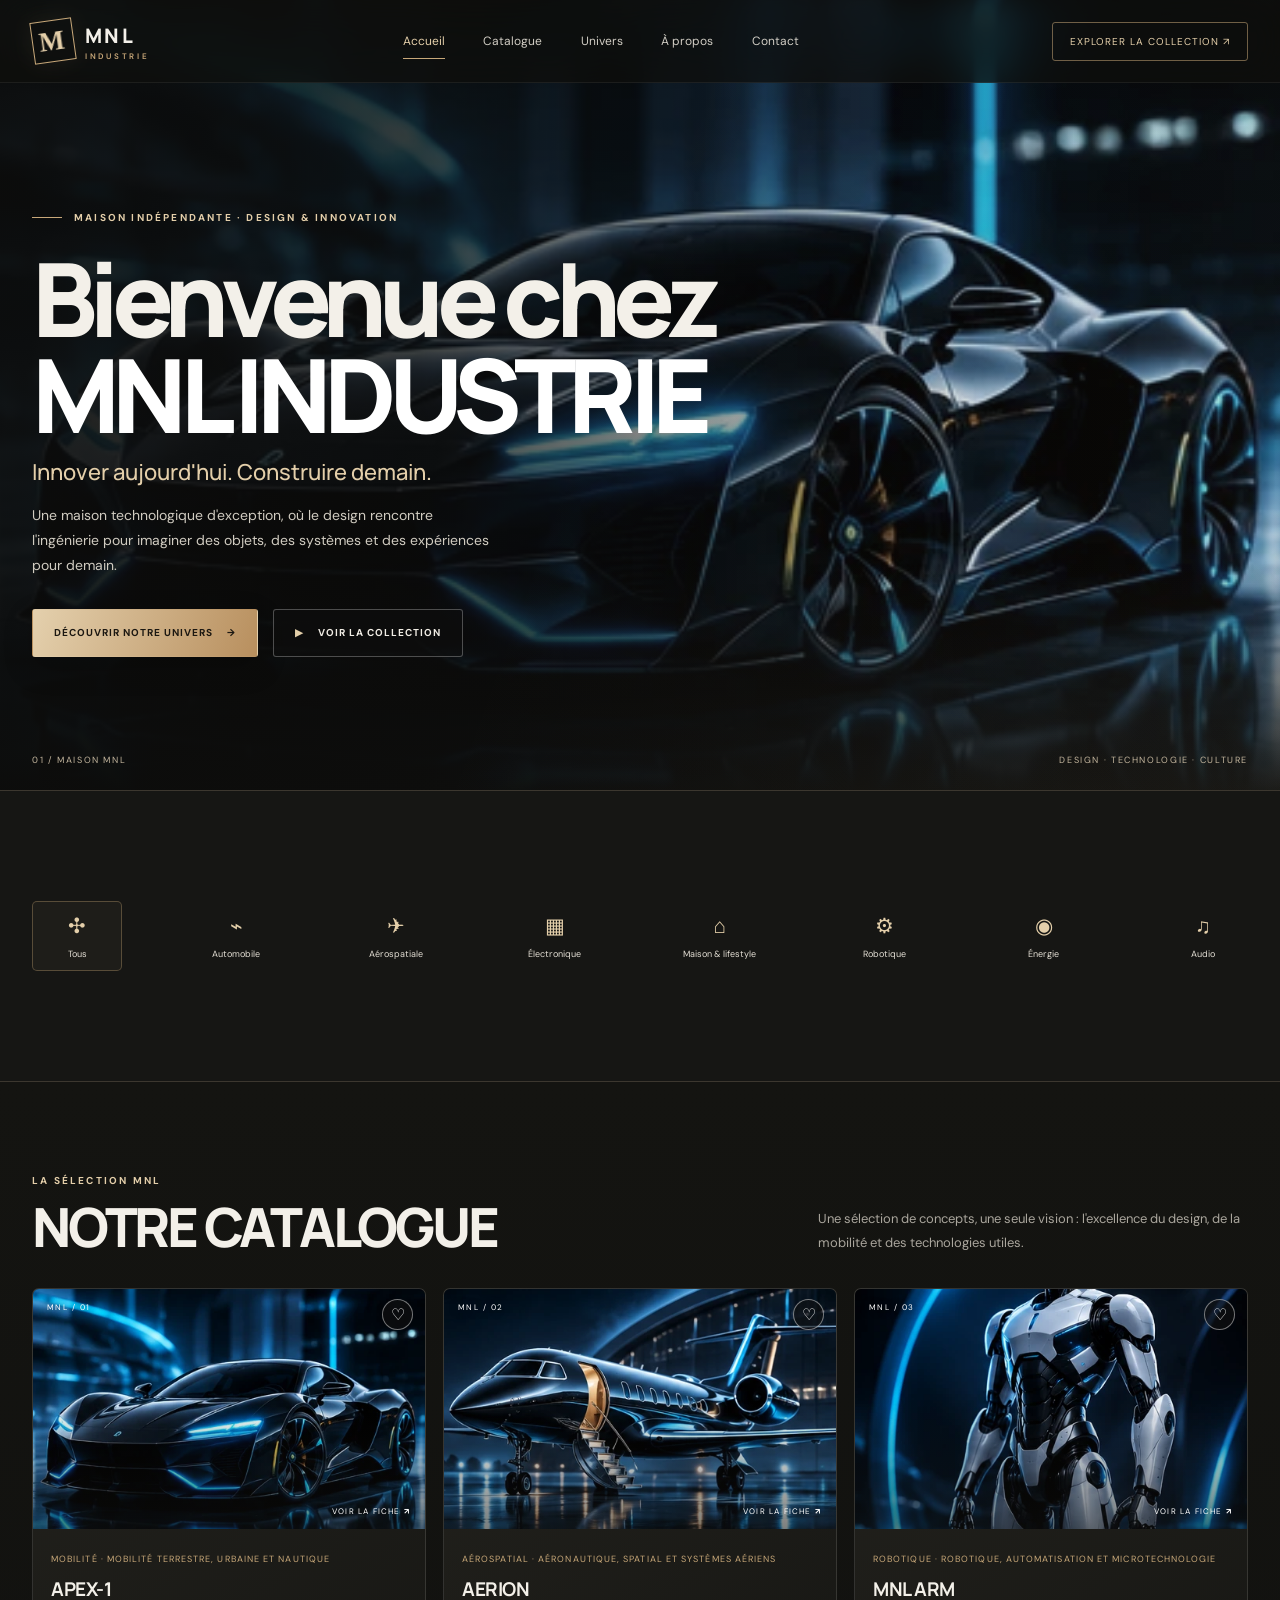
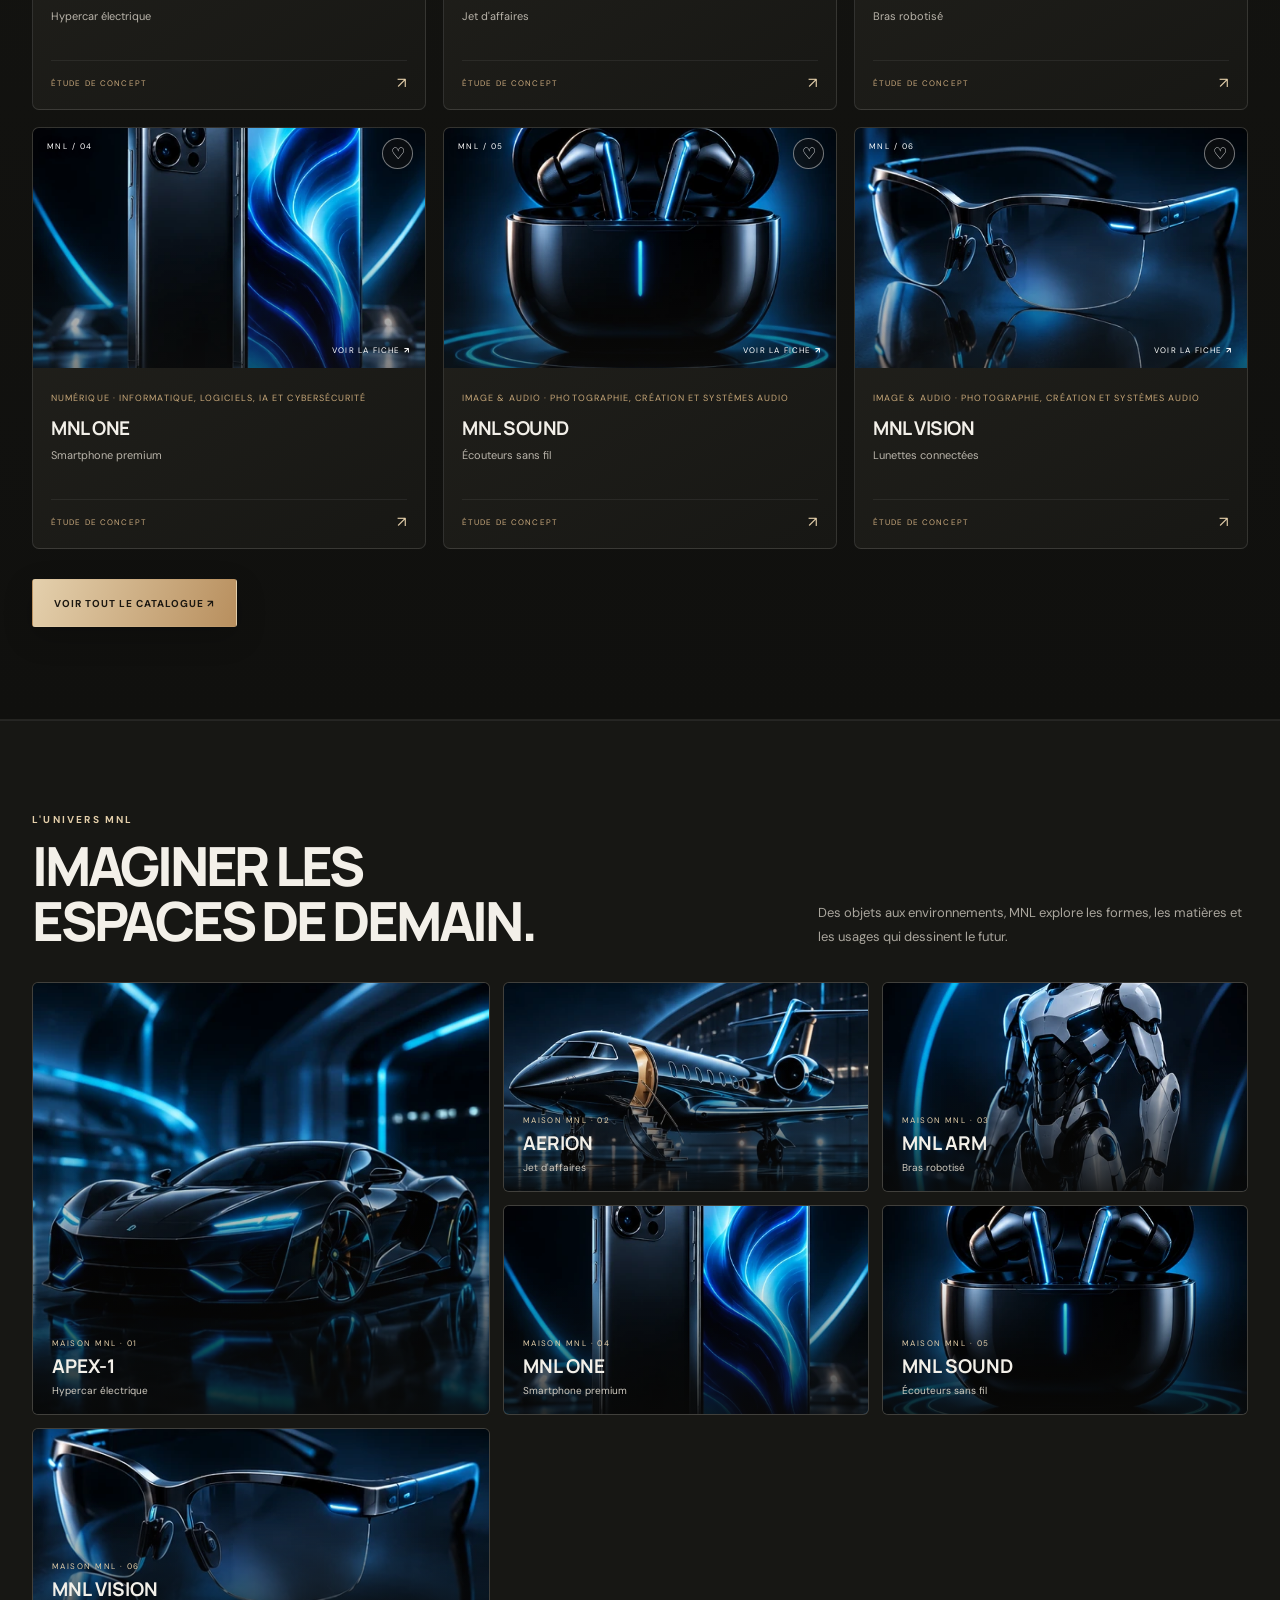
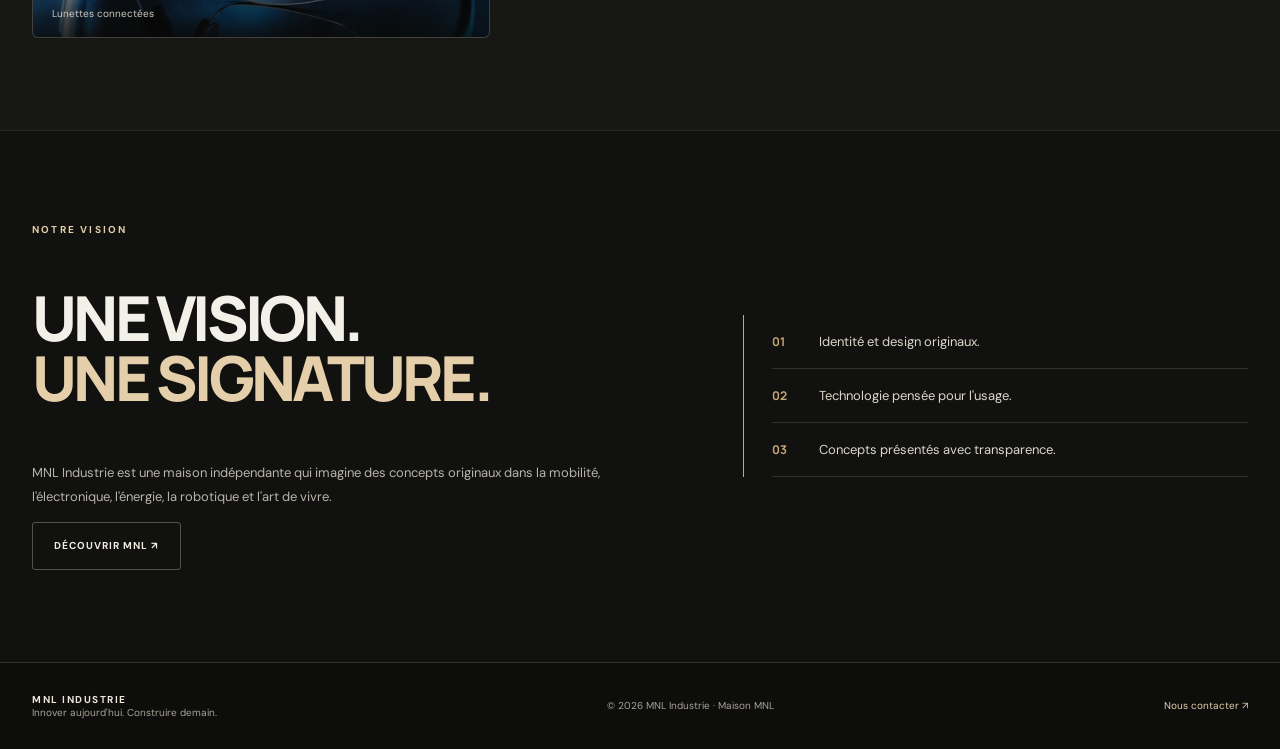
==== commit 60005a54: "Unify MNL divisions and improve loading and accessibility" ====
--- a/index.html
+++ b/index.html
@@ -5,9 +5,9 @@
 <main>
 <section class="hero" id="home"><div class="hero-bg"></div><div class="hero-vignette"></div><div class="container hero-inner"><div class="eyebrow">Maison indépendante · Design & innovation</div><h1>Bienvenue chez<br><span>MNL INDUSTRIE</span></h1><h2 class="hero-tagline">Innover aujourd'hui. Construire demain.</h2><p>Une maison technologique d'exception, où le design rencontre l'ingénierie pour imaginer des objets, des systèmes et des expériences pour demain.</p><div class="buttons"><a class="btn primary" href="products.html">Découvrir notre univers <b>→</b></a><a class="btn hero-video" href="#catalogue"><span>▶</span> Voir la collection</a></div></div><div class="hero-caption"><span>01 / MAISON MNL</span><span>DESIGN · TECHNOLOGIE · CULTURE</span></div></section>
 <section class="category-band"><div class="container category-track"><a href="products.html">✣ <span>Tous</span></a><a href="products.html?division=Automobile">⌁ <span>Automobile</span></a><a href="products.html?division=Aérospatiale">✈ <span>Aérospatiale</span></a><a href="products.html?division=Numérique">▦ <span>Électronique</span></a><a href="products.html?division=Habitat%20intelligent">⌂ <span>Maison & lifestyle</span></a><a href="products.html?division=Robotique">⚙ <span>Robotique</span></a><a href="products.html?division=Énergie">◉ <span>Énergie</span></a><a href="products.html?division=Audio">♫ <span>Audio</span></a></div></section>
-<section id="catalogue" class="featured"><div class="container"><div class="section-top"><div><div class="kicker">La sélection MNL</div><h2>NOTRE CATALOGUE</h2></div><p>Des centaines de concepts, une seule vision : l'excellence du design, de la mobilité et des technologies utiles.</p></div><div class="product-grid" id="productGrid"></div><p class="empty" id="empty">Aucun concept trouvé.</p><div class="buttons"><a class="btn primary" href="products.html">Voir tout le catalogue ↗</a></div></div></section>
+<section id="catalogue" class="featured"><div class="container"><div class="section-top"><div><div class="kicker">La sélection MNL</div><h2>NOTRE CATALOGUE</h2></div><p>Une sélection de concepts, une seule vision : l'excellence du design, de la mobilité et des technologies utiles.</p></div><div class="product-grid" id="productGrid"><article class="product skeleton" aria-label="Chargement des concepts"><div class="product-image"></div><div class="product-info"><h3>Chargement…</h3></div></article><article class="product skeleton" aria-hidden="true"><div class="product-image"></div><div class="product-info"><h3>Chargement…</h3></div></article><article class="product skeleton" aria-hidden="true"><div class="product-image"></div><div class="product-info"><h3>Chargement…</h3></div></article></div><p class="empty" id="empty" hidden>Aucun concept ne correspond à cette recherche.</p><div class="buttons"><a class="btn primary" href="products.html">Voir tout le catalogue ↗</a></div></div></section>
 <section class="editorial-section"><div class="container"><div class="section-top"><div><div class="kicker">L'univers MNL</div><h2>IMAGINER LES<br><span>ESPACES DE DEMAIN.</span></h2></div><p>Des objets aux environnements, MNL explore les formes, les matières et les usages qui dessinent le futur.</p></div><div class="editorial-gallery" id="editorialGallery"></div></div></section>
 <section><div class="container manifesto"><div><div class="kicker">Notre vision</div><h2>UNE VISION.<br><span>UNE SIGNATURE.</span></h2><p>MNL Industrie est une maison indépendante qui imagine des concepts originaux dans la mobilité, l'électronique, l'énergie, la robotique et l'art de vivre.</p><a class="btn" href="about.html">Découvrir MNL ↗</a></div><div class="principles"><div class="principle"><b>01</b> Identité et design originaux.</div><div class="principle"><b>02</b> Technologie pensée pour l'usage.</div><div class="principle"><b>03</b> Concepts présentés avec transparence.</div></div></div></section>
 </main>
-<footer><div class="container foot"><div><b>MNL INDUSTRIE</b><br>Innover aujourd'hui. Construire demain.</div><div>© <span id="year"></span> MNL Industrie · Maison MNL</div><div><a href="https://wa.me/243846464895">Contact WhatsApp ↗</a></div></div></footer>
+<footer><div class="container foot"><div><b>MNL INDUSTRIE</b><br>Innover aujourd'hui. Construire demain.</div><div>© <span id="year"></span> MNL Industrie · Maison MNL</div><div><a href="contact.html">Nous contacter ↗</a></div></div></footer>
 <div class="modal" id="modal" role="dialog" aria-modal="true" aria-labelledby="modalTitle"><div class="modal-box"><button class="close" id="close" aria-label="Fermer">×</button><div class="modal-img"><img id="modalImg" src="" alt=""></div><div class="modal-content"><div class="kicker" id="modalDivision"></div><h2 id="modalTitle"></h2><p id="modalType"></p><p id="modalDesc"></p><div class="specs" id="specs"></div><div class="disclaimer">CONCEPT VIRTUEL — Présentation de design MNL, non disponible à la vente.</div></div></div></div><div id="scrollProgress" aria-hidden="true"></div><script src="data.js"></script><script src="app.js"></script></body></html>
--- a/style.css
+++ b/style.css
@@ -1,328 +1,21 @@
-@import url('https://fonts.googleapis.com/css2?family=Barlow+Condensed:wght@500;600;700;800;900&family=Inter:wght@400;500;600;700;800&display=swap');
-
-:root{
- --bg:#05080e;--panel:#0a111b;--panel2:#0d1a29;--line:rgba(176,207,232,.14);
- --blue:#087cff;--cyan:#28c8ff;--white:#f4f8fc;--muted:#91a2b4;--gold:#c8b58c;
- --ease:cubic-bezier(.2,.75,.25,1)
-}
-*{box-sizing:border-box}
-html{scroll-behavior:smooth;scroll-padding-top:90px}
-body{margin:0;background:var(--bg);color:var(--white);font-family:Inter,Arial,sans-serif;overflow-x:hidden}
-body:before{content:"";position:fixed;inset:0;pointer-events:none;z-index:-1;opacity:.13;background-image:linear-gradient(rgba(85,160,220,.07) 1px,transparent 1px),linear-gradient(90deg,rgba(85,160,220,.07) 1px,transparent 1px);background-size:64px 64px;mask-image:linear-gradient(to bottom,black,transparent 75%)}
-a{color:inherit;text-decoration:none}button,input,select{font:inherit}
-.container{width:min(1220px,calc(100% - 48px));margin:auto}
-header{position:fixed;inset:0 0 auto;z-index:30;background:rgba(5,8,14,.78);backdrop-filter:blur(22px) saturate(150%);border-bottom:1px solid rgba(255,255,255,.07);transition:background .35s,border-color .35s,box-shadow .35s}
-header.header-scrolled{background:rgba(5,8,14,.95);border-color:rgba(40,200,255,.18);box-shadow:0 12px 35px #0008}
-.nav{height:78px;display:flex;align-items:center;justify-content:space-between;gap:28px}
-.logo{display:flex;align-items:center;gap:12px;font-weight:800;letter-spacing:.19em;font-size:14px}
-.logo-mark{width:38px;height:38px;border:1px solid var(--cyan);display:grid;place-items:center;color:var(--cyan);font:800 23px 'Barlow Condensed';box-shadow:0 0 24px #00baff2a;position:relative;overflow:hidden}
-.logo-mark:after{content:"";position:absolute;inset:-80% auto -80% -35%;width:25%;background:#fff8;transform:rotate(25deg);animation:logoShine 5s ease-in-out infinite}
-.logo small{display:block;color:#8092a5;font-size:8px;letter-spacing:.34em}
-.navlinks{display:flex;gap:27px;font-size:10px;text-transform:uppercase;letter-spacing:.15em;color:#c0ccd8}
-.navlinks a{position:relative;padding:12px 0;transition:color .25s}
-.navlinks a:after{content:"";position:absolute;bottom:3px;left:0;width:100%;height:1px;background:var(--cyan);transform:scaleX(0);transform-origin:right;transition:transform .3s var(--ease)}
-.navlinks a:hover,.navlinks a.active{color:var(--cyan)}.navlinks a:hover:after{transform:scaleX(1);transform-origin:left}
-.nav-action{font-size:9px;letter-spacing:.14em;text-transform:uppercase;border:1px solid #21c8ff70;padding:12px 16px;transition:.25s}
-.nav-action:hover{background:#0b8bca22;border-color:var(--cyan);box-shadow:0 0 25px #00aaff20}
-.hamb{display:none;background:none;color:white;border:1px solid var(--line);padding:9px 12px}
-.hero{height:min(850px,100vh);min-height:650px;position:relative;display:flex;align-items:center;overflow:hidden;background:#060b13}
-.hero-bg{position:absolute;inset:0;background:linear-gradient(90deg,#05080ef5 0%,#05080ed9 38%,#05080e20 100%),linear-gradient(0deg,#05080e 0%,transparent 40%),url('hero-car.webp') center 55%/cover no-repeat;transform:scale(1.04);animation:heroReveal 1.4s var(--ease) both,heroDrift 22s ease-in-out infinite alternate}
-.hero:before{content:"";position:absolute;inset:0;z-index:1;pointer-events:none;background:linear-gradient(115deg,transparent 45%,#007dff14 100%);opacity:.9}
-.hero:after{content:"";position:absolute;z-index:1;inset:0;pointer-events:none;background:linear-gradient(90deg,transparent 0 49.9%,#75caff0b 50%,transparent 50.1%),linear-gradient(0deg,transparent 0 49.9%,#75caff08 50%,transparent 50.1%)}
-.hero-inner{position:relative;z-index:2;padding-top:75px;max-width:760px;animation:contentIn .9s .15s var(--ease) both}
-.eyebrow{font-size:10px;text-transform:uppercase;letter-spacing:.32em;color:var(--cyan);display:flex;align-items:center;gap:12px}
-.eyebrow:before{content:"";width:32px;height:1px;background:var(--cyan);box-shadow:0 0 12px var(--cyan)}
-h1,h2,h3,p{margin-top:0}
-.hero h1{font:900 clamp(70px,12vw,150px)/.78 'Barlow Condensed',sans-serif;letter-spacing:-.025em;text-transform:uppercase;margin:27px 0 24px}
-.hero h1 span{display:block;color:transparent;-webkit-text-stroke:1px #e7f5ff;text-shadow:0 0 35px #60bfff1a}
-.hero p{color:#c0ccd7;max-width:500px;font-size:14px;line-height:1.9}
-.buttons{display:flex;gap:12px;flex-wrap:wrap;margin-top:28px}
-.btn{display:inline-flex;align-items:center;gap:12px;padding:14px 19px;border:1px solid #ffffff38;font-size:9px;letter-spacing:.16em;text-transform:uppercase;transition:transform .3s var(--ease),border-color .3s,background .3s;position:relative;overflow:hidden}
-.btn:after{content:"";position:absolute;inset:0;background:linear-gradient(110deg,transparent,#ffffff20,transparent);transform:translateX(-120%);transition:transform .65s}
-.btn:hover:after{transform:translateX(120%)}
-.btn.primary{background:linear-gradient(105deg,#006bff,#00aee9);border:0;color:white;box-shadow:0 8px 30px #007bff35}
-.btn:hover{transform:translateY(-3px);border-color:var(--cyan)}
-.hero-bottom{position:absolute;z-index:3;bottom:34px;left:0;right:0;display:flex;justify-content:space-between;align-items:end;color:#8da0b3;font-size:9px;letter-spacing:.18em;text-transform:uppercase}
-.hero-index strong{font:700 30px 'Barlow Condensed';color:white}.scroll{display:flex;gap:12px;align-items:center}.scroll:before{content:"";width:45px;height:1px;background:var(--cyan);animation:scrollLine 2s ease-in-out infinite}
-section{padding:105px 0;position:relative}
-.section-top{display:flex;justify-content:space-between;align-items:end;gap:35px;margin-bottom:38px}
-.section-top h2{font:800 clamp(42px,6vw,72px)/.9 'Barlow Condensed';text-transform:uppercase;letter-spacing:-.02em;margin:12px 0 0}
-.section-top p{max-width:390px;color:var(--muted);font-size:12px;line-height:1.8;margin:0}
-.kicker{font-size:9px;color:var(--cyan);letter-spacing:.28em;text-transform:uppercase}
-.division-grid{display:grid;grid-template-columns:repeat(5,minmax(0,1fr));border-top:1px solid var(--line);border-left:1px solid var(--line);isolation:isolate}
-.division{padding:23px 19px 20px;min-height:205px;border-right:1px solid var(--line);border-bottom:1px solid var(--line);background:linear-gradient(145deg,#101b2a66,rgba(6,12,20,.35));position:relative;overflow:hidden;transition:background .4s,border-color .4s,transform .4s var(--ease),box-shadow .4s;transform:translate3d(var(--pointer-x,0),var(--pointer-y,0),0)}
-.division:before{content:"";position:absolute;inset:0;background:radial-gradient(280px circle at var(--mx,50%) var(--my,50%),#168bca20,transparent 65%);opacity:0;transition:opacity .35s;pointer-events:none}
-.division:after{content:"";position:absolute;left:0;bottom:0;height:2px;width:0;background:linear-gradient(90deg,var(--cyan),#087cff);transition:width .45s var(--ease)}
-.division:hover{background:linear-gradient(145deg,#102a40,#091421);border-color:#28c8ff55;box-shadow:inset 0 0 45px #008dff10,0 14px 35px #0004;z-index:2}
-.division:hover:before{opacity:1}.division:hover:after{width:100%}
-.division-topline{display:flex;justify-content:space-between;align-items:center;position:relative;z-index:1}
-.division .number{font:600 11px 'Barlow Condensed';letter-spacing:.13em;color:var(--cyan)}
-.division-index{font:500 10px 'Barlow Condensed';color:#53677b;opacity:.8}
-.division-symbol{width:39px;height:39px;margin:23px 0 16px;color:#d7e8f7;position:relative;z-index:1;transition:color .35s,transform .45s var(--ease),filter .35s}
-.division-symbol svg{width:100%;height:100%;display:block;filter:drop-shadow(0 0 0 transparent)}
-.division:hover .division-symbol{color:var(--cyan);transform:translate3d(0,-4px,0) scale(1.08);filter:drop-shadow(0 0 10px #16baff55)}
-.division h3{font-size:11px;text-transform:uppercase;letter-spacing:.075em;margin:0 0 7px;position:relative;z-index:1}
-.division p{font-size:10px;color:var(--muted);margin:0;position:relative;z-index:1}
-.division-link{display:flex;justify-content:space-between;align-items:center;margin-top:16px;color:#61788e;font-size:7px;letter-spacing:.18em;opacity:0;transform:translateY(5px);transition:.3s}
-.division-link b{font-size:13px;color:var(--cyan)}
-.division:hover .division-link{opacity:1;transform:translateY(0)}
-.featured{background:linear-gradient(180deg,#080e17,#070c14);border-block:1px solid var(--line)}
-.product-tools{display:flex;gap:10px;flex-wrap:wrap;margin-bottom:25px}
-.product-tools input,.product-tools select{background:#0a121d;color:white;border:1px solid var(--line);padding:13px 15px;outline:none;font-size:11px;border-radius:0;transition:border-color .2s,box-shadow .2s}
-.product-tools input{flex:1;min-width:230px}.product-tools input:focus,.product-tools select:focus{border-color:var(--cyan);box-shadow:0 0 0 3px #21c8ff12}
-.product-grid{display:grid;grid-template-columns:repeat(3,minmax(0,1fr));gap:16px}
-.product{background:#0b121c;border:1px solid var(--line);transition:transform .4s var(--ease),border-color .3s,box-shadow .4s;cursor:pointer;overflow:hidden;position:relative;transform:translate3d(var(--pointer-x,0),var(--pointer-y,0),0)}
-.product:hover{transform:translate3d(var(--pointer-x,0),calc(var(--pointer-y,0) - 5px),0);border-color:#1baeff88;box-shadow:0 18px 55px #001c3855}
-.product-image{height:245px;position:relative;overflow:hidden;background:#0b1420}
-.product-image img{width:100%;height:100%;object-fit:cover;transition:transform .9s var(--ease),filter .5s;filter:saturate(.88)}
-.product:hover .product-image img{transform:scale(1.075);filter:saturate(1.08) contrast(1.04)}
-.product-image:after{content:"";position:absolute;inset:35% 0 0;background:linear-gradient(transparent,#0b121c)}
-.product-number{position:absolute;z-index:2;top:15px;left:16px;font:12px 'Barlow Condensed';letter-spacing:.2em;color:#dcefff}
-.product-view{position:absolute;z-index:2;right:15px;bottom:13px;font-size:7px;letter-spacing:.16em;color:white;opacity:0;transform:translateY(7px);transition:.3s}
-.product-view b{color:var(--cyan);font-size:13px;margin-left:8px}
-.product:hover .product-view{opacity:1;transform:translateY(0)}
-.product-info{padding:19px 20px 21px}
-.product-info small{color:var(--cyan);font-size:8px;letter-spacing:.2em;text-transform:uppercase}
-.product-info h3{font:700 31px/.95 'Barlow Condensed';letter-spacing:.03em;margin:9px 0 5px}
-.product-info p{font-size:10px;color:var(--muted);margin:0}
-.product-bottom{display:flex;justify-content:space-between;align-items:center;margin-top:18px;padding-top:13px;border-top:1px solid var(--line)}
-.concept{font-size:8px;color:var(--gold);letter-spacing:.14em;text-transform:uppercase}.arrow{color:var(--cyan);font-size:18px;transition:transform .25s}
-.product:hover .arrow{transform:translate(3px,-3px)}
-.manifesto{display:grid;grid-template-columns:1fr .85fr;gap:70px;align-items:center}
-.manifesto h2{font:800 clamp(45px,6vw,78px)/.9 'Barlow Condensed';text-transform:uppercase}
-.manifesto h2 span{color:var(--cyan)}
-.manifesto p{color:var(--muted);font-size:13px;line-height:1.9}
-.principles{border-left:1px solid var(--cyan);padding-left:28px}
-.principle{padding:15px 0;border-bottom:1px solid var(--line);font-size:12px}
-.principle b{color:var(--cyan);font:14px 'Barlow Condensed';margin-right:15px}
-.ecosystem{background:#080e17;border-block:1px solid var(--line)}
-.eco-grid{display:grid;grid-template-columns:repeat(3,1fr);gap:12px}
-.eco{border:1px solid var(--line);padding:24px;min-height:150px;background:linear-gradient(145deg,#111c2a,#090f18);transition:transform .35s var(--ease),border-color .3s,background .3s;transform:translate3d(var(--pointer-x,0),var(--pointer-y,0),0)}
-.eco:hover{transform:translateY(-5px);border-color:#21c8ff66;background:linear-gradient(145deg,#122b40,#0a1420)}
-.eco span{color:var(--cyan);font-size:22px}.eco h3{font:700 24px 'Barlow Condensed';margin:13px 0 4px}.eco p{font-size:10px;color:var(--muted);margin:0}
-footer{border-top:1px solid var(--line);padding:30px 0;color:#75879a;font-size:9px;letter-spacing:.1em;text-transform:uppercase}
-.foot{display:flex;justify-content:space-between;gap:15px;flex-wrap:wrap}.foot b{color:white;letter-spacing:.22em}
-.modal{position:fixed;inset:0;background:#000d;z-index:60;display:none;place-items:center;padding:18px;backdrop-filter:blur(8px)}
-.modal.show{display:grid;animation:modalFade .25s ease both}
-.modal-box{width:min(780px,100%);max-height:90vh;overflow:auto;background:#0b121c;border:1px solid #24bfff66;display:grid;grid-template-columns:1fr 1fr;position:relative;box-shadow:0 30px 100px #000b;animation:modalLift .35s var(--ease) both}
-.modal-img{min-height:340px}.modal-img img{width:100%;height:100%;object-fit:cover}
-.modal-content{padding:35px 30px}.close{position:absolute;top:12px;right:14px;background:#05080eaa;border:1px solid var(--line);color:white;font-size:22px;width:34px;height:34px;cursor:pointer;z-index:2;transition:.2s}.close:hover{background:#0a8bc7;border-color:var(--cyan)}
-.modal-content h2{font:800 50px 'Barlow Condensed';margin:12px 0 3px}
-.modal-content p{font-size:12px;color:var(--muted);line-height:1.8}
-.specs{margin:20px 0}.spec{display:flex;justify-content:space-between;gap:15px;padding:9px 0;border-bottom:1px solid var(--line);font-size:10px}
-.spec span:first-child{color:var(--muted)}
-.disclaimer{font-size:9px;color:var(--gold);border-left:2px solid var(--gold);padding:9px 12px;background:#c8b58c0d}
-.empty{display:none;color:var(--muted);font-size:12px}
-.reveal{opacity:1;transform:translateY(0)}
-.motion-ready .reveal{opacity:0;transform:translateY(24px);transition:opacity .7s var(--ease),transform .7s var(--ease);transition-delay:var(--reveal-delay,0ms)}
-.motion-ready .reveal.is-visible{opacity:1;transform:translateY(0)}
-.motion-ready .division.reveal{transform:translateY(22px)}
-.motion-ready .division.reveal.is-visible{transform:translateY(0)}
-@keyframes heroReveal{from{opacity:.45;transform:scale(1.1)}to{opacity:1;transform:scale(1.04)}}
-@keyframes heroDrift{from{background-position:52% 52%}to{background-position:57% 48%}}
-@keyframes contentIn{from{opacity:0;transform:translateY(22px)}to{opacity:1;transform:translateY(0)}}
-@keyframes logoShine{0%,65%{left:-40%}100%{left:130%}}
-@keyframes scrollLine{0%,100%{transform:scaleX(.65);transform-origin:left;opacity:.5}50%{transform:scaleX(1);opacity:1}}
-@keyframes modalFade{from{opacity:0}to{opacity:1}}
-@keyframes modalLift{from{opacity:0;transform:translateY(18px) scale(.985)}to{opacity:1;transform:translateY(0) scale(1)}}
-@media(max-width:1000px){.division-grid{grid-template-columns:repeat(2,minmax(0,1fr))}.product-grid{grid-template-columns:repeat(2,minmax(0,1fr))}.navlinks{gap:14px}}
-@media(max-width:650px){
- .container{width:calc(100% - 30px)}.nav{height:67px}.hamb{display:block}.nav-action{display:none}
- .navlinks{display:none;position:absolute;top:67px;left:0;right:0;padding:16px 22px 22px;background:rgba(5,12,21,.98);flex-direction:column;gap:5px;border-bottom:1px solid var(--line)}
- .navlinks.open{display:flex;animation:contentIn .25s ease both}.navlinks a{padding:13px 0}
- .hero{height:790px;min-height:680px;max-height:100svh}
- .hero-bg{background-position:58% center;background-image:linear-gradient(90deg,#05080ef2,#05080e80),linear-gradient(0deg,#05080e,transparent 55%),url('hero-car.webp')}
- .hero h1{font-size:clamp(66px,18vw,105px)}.hero-inner{padding-top:55px}.hero-bottom{bottom:20px}.hero-index{display:none}
- section{padding:72px 0}.section-top{display:block}.section-top p{margin-top:15px}
- .division-grid{grid-template-columns:repeat(2,minmax(0,1fr))}
- .division{padding:17px 13px;min-height:174px}.division-symbol{width:33px;height:33px;margin:21px 0 14px}
- .division h3{font-size:10px;line-height:1.4}.division p{font-size:9px;line-height:1.5}
- .division-link{opacity:1;transform:none;margin-top:12px}
- .product-grid,.eco-grid{grid-template-columns:1fr}.product-image{height:230px}
- .modal-box{grid-template-columns:1fr}.modal-img{height:220px;min-height:0}.modal-content{padding:24px}.modal-content h2{font-size:42px}
- .foot{display:block}.foot div{margin:7px 0}
-}
-@media(prefers-reduced-motion:reduce){
- *,*::before,*::after{scroll-behavior:auto!important;animation-duration:.01ms!important;animation-iteration-count:1!important;transition-duration:.01ms!important}
- .motion-ready .reveal{opacity:1;transform:none}
-}
-
-.catalog-hero{height:640px;min-height:580px}.catalog-hero .hero-bg{background-image:linear-gradient(90deg,#05080ef5,#05080e9c 52%,#05080e33),url('hero-car.webp')}.hero-stats{display:flex;gap:34px;margin-top:34px;flex-wrap:wrap}.hero-stats div{display:flex;flex-direction:column;gap:5px;border-left:1px solid var(--cyan);padding-left:13px}.hero-stats b{font:700 29px 'Barlow Condensed';color:white}.hero-stats span,.results-count{font-size:8px;letter-spacing:.17em;color:var(--muted)}.catalog-toolbar{display:flex;align-items:center;justify-content:space-between;gap:20px;margin-bottom:24px}.catalog-toolbar .product-tools{flex:1;margin:0}.catalog-note{margin-top:35px;padding:17px 20px;border-left:2px solid var(--gold);background:#c8b58c0a;color:#9eacba;font-size:10px;line-height:1.7}.favorite{position:absolute;z-index:4;right:14px;top:12px;width:36px;height:36px;border:1px solid #ffffff55;background:#05080e99;color:white;font-size:20px;cursor:pointer}.favorite.is-favorite{color:#ff7294;border-color:#ff7294}.modal-open{overflow:hidden}.modal{position:fixed;inset:0;z-index:80;background:#02050be8;display:none;align-items:center;justify-content:center;padding:22px;backdrop-filter:blur(14px)}.modal.show{display:flex}.modal-box{width:min(900px,100%);max-height:90vh;overflow:auto;background:#0a121d;border:1px solid #ffffff20;display:grid;grid-template-columns:1fr 1fr;position:relative}.modal-img{min-height:380px;background:#08101a}.modal-img img{width:100%;height:100%;object-fit:cover}.modal-content{padding:38px}.modal-content h2{font:800 54px/.95 'Barlow Condensed';margin:12px 0}.modal-content p{color:#a8b7c6;font-size:12px;line-height:1.8}.close{position:absolute;z-index:3;right:12px;top:12px;width:38px;height:38px;border:1px solid #ffffff55;background:#08101acc;color:white;font-size:25px;cursor:pointer}.specs{margin:20px 0;border-top:1px solid var(--line)}.spec{display:flex;justify-content:space-between;gap:16px;padding:11px 0;border-bottom:1px solid var(--line);font-size:10px}.spec span{color:var(--muted)}.spec b{color:#eaf5ff;text-align:right}.disclaimer{font-size:9px;color:var(--gold);line-height:1.6;padding-top:12px;border-top:1px solid var(--line)}.empty{display:none;color:var(--muted);padding:30px;text-align:center}.motion-ready .reveal{opacity:0;transform:translateY(20px);transition:opacity .65s ease,transform .65s var(--ease)}.motion-ready .reveal.is-visible{opacity:1;transform:translateY(0)}@media(max-width:760px){.catalog-hero{height:590px;min-height:560px}.catalog-toolbar{display:block}.catalog-toolbar .product-tools{margin-bottom:12px;flex-wrap:wrap}.hero-stats{gap:18px}.modal-box{grid-template-columns:1fr}.modal-img{height:220px;min-height:0}.modal-content{padding:25px}.modal-content h2{font-size:42px}}
-:root{--bg:#101513;--panel:#171f1c;--panel2:#202b26;--line:rgba(225,226,211,.13);--blue:#93a99a;--cyan:#b5c8b9;--white:#f2efe7;--muted:#a5aaa0;--gold:#c18b61;--ease:cubic-bezier(.2,.72,.2,1)}
-body{background:radial-gradient(ellipse at 82% 7%,rgba(125,150,127,.12),transparent 34%),#101513;color:var(--white);padding-bottom:104px}
-.site-header{position:sticky;top:0;z-index:40;background:rgba(16,21,19,.74);backdrop-filter:blur(24px) saturate(145%);border-bottom:1px solid var(--line)}
-.site-header .nav{height:76px}.header-signature{font-size:9px;letter-spacing:.24em;color:#9da99e}.site-header .nav-action{border:1px solid #c18b6155;padding:12px 18px;color:#e8c6a6;font-size:10px;letter-spacing:.1em}
-.bottom-dock{position:fixed;z-index:90;left:50%;bottom:max(15px,env(safe-area-inset-bottom));transform:translateX(-50%);width:min(560px,calc(100% - 28px));min-height:68px;display:grid;grid-template-columns:repeat(4,1fr);align-items:center;padding:7px 9px;border:1px solid rgba(230,237,226,.18);border-radius:23px;background:rgba(31,42,36,.78);backdrop-filter:blur(28px) saturate(180%);box-shadow:0 18px 55px #0008,inset 0 1px 0 #ffffff1b}
-.bottom-dock a{display:flex;min-height:53px;flex-direction:column;align-items:center;justify-content:center;gap:4px;text-decoration:none;color:#aeb8ad;border-radius:17px;transition:background .35s,color .35s,transform .35s}.bottom-dock a span{font-size:22px;line-height:1}.bottom-dock a small{font-size:9px;letter-spacing:.04em}.bottom-dock a.active{color:#f1d2b4;background:linear-gradient(140deg,#b47d5630,#d8e6d31a);box-shadow:inset 0 0 0 1px #d5b49330}.bottom-dock a:active{transform:scale(.94)}
-.hero .hero-bg{filter:saturate(.72) contrast(1.06)}.hero h1 span,.manifesto h2 span{color:#c18b61}.btn.primary{background:#b27d58;border-color:#b27d58;color:#151713}.btn{border-color:#c1c7b9;color:#e9e7dc}.kicker,.eyebrow{color:#c18b61}
-.division,.product,.eco{background:linear-gradient(145deg,#1b2520,#141b18);border-color:#dce8d31a;box-shadow:0 12px 35px #0002;transition:transform .55s var(--ease),border-color .4s,box-shadow .4s}.division:hover,.product:hover,.eco:hover{transform:translateY(-7px);border-color:#c18b6177;box-shadow:0 22px 48px #0005}.product-image{background:#202a24;overflow:hidden}.product-image img{transition:transform 1.1s var(--ease),filter .8s}.product:hover .product-image img{transform:scale(1.055);filter:saturate(1.1)}
-.ceo-section{padding:100px 0;background:linear-gradient(120deg,#1b2520,#111815 60%,#20251f);border-top:1px solid var(--line)}.ceo-layout{display:grid;grid-template-columns:minmax(220px,.8fr) 1.2fr;gap:clamp(30px,7vw,100px);align-items:center}.ceo-photo{position:relative;aspect-ratio:4/5;max-height:520px;background:linear-gradient(145deg,#303b32,#141a16);border:1px solid #d9c1a355;overflow:hidden}.ceo-photo img{width:100%;height:100%;object-fit:cover;position:absolute;inset:0;z-index:2}.ceo-photo small{position:absolute;bottom:15px;left:17px;z-index:3;font-size:8px;letter-spacing:.14em;color:#e6dfd1}.photo-fallback{position:absolute;inset:0;display:grid;place-items:center;font:800 clamp(80px,15vw,180px) 'Barlow Condensed';color:#c18b6155}.ceo-photo.photo-pending{border-style:dashed;border-color:#c18b6177}.ceo-copy h2{font:800 clamp(48px,7vw,88px)/.92 'Barlow Condensed';margin:18px 0}.ceo-copy h2 span{color:#c18b61}.ceo-copy p{max-width:550px;color:#b7bcb1;font-size:13px;line-height:1.9}.ceo-copy .ceo-role{color:#f1e8dc;letter-spacing:.15em;font-size:12px;margin-top:25px}.ceo-sign{margin-top:28px;color:#c18b61;font:italic 22px Georgia}
-.modal{background:#0a100eeb}.modal-box{background:#1a231e;border-color:#dce8d322}a:focus-visible,button:focus-visible,input:focus-visible,select:focus-visible{outline:2px solid #d7a77f;outline-offset:3px}
-@media(max-width:760px){body{padding-bottom:100px}.site-header .nav{height:65px}.header-signature{display:none}.site-header .nav-action{font-size:9px;padding:9px 11px}.bottom-dock{min-height:65px;border-radius:21px}.bottom-dock a{min-height:51px}.ceo-section{padding:65px 0}.ceo-layout{grid-template-columns:1fr;gap:30px}.ceo-photo{width:min(78%,340px);margin:auto}}
-@media(prefers-reduced-motion:reduce){.division,.product,.eco,.product-image img,.bottom-dock a{transition:none!important;transform:none!important}.motion-ready .reveal{opacity:1;transform:none;transition:none}}
-
-/* MAISON MNL — direction éditoriale 2026 */
-:root{--bg:#101513;--panel:#1a211d;--panel2:#242c26;--line:rgba(231,230,216,.14);--blue:#91a79a;--cyan:#b8c9b7;--white:#f3f0e7;--muted:#a8aca1;--gold:#bd8c68;--ease:cubic-bezier(.2,.72,.2,1);--ink:#111713;--paper:#e9e5d9}
-html{scroll-behavior:smooth;scroll-padding-top:100px}body{background:radial-gradient(ellipse at 84% 6%,rgba(133,155,133,.12),transparent 33%),var(--bg);color:var(--white);padding-bottom:112px}body:before{opacity:.06;background-image:linear-gradient(rgba(230,220,200,.08) 1px,transparent 1px),linear-gradient(90deg,rgba(230,220,200,.08) 1px,transparent 1px)}
-.site-header{position:sticky;top:0;z-index:40;background:rgba(16,21,19,.72);backdrop-filter:blur(26px) saturate(150%);border-bottom:1px solid var(--line)}.site-header .nav{height:76px}.header-signature{font-size:9px;letter-spacing:.23em;color:#aab4a8}.site-header .nav-action{border:1px solid #bd8c6855;padding:12px 18px;color:#e4c2a5;font-size:10px;letter-spacing:.1em}
-.logo-mark{border-color:#bd8c68;color:#e0b493;box-shadow:0 0 25px #bd8c6820}.logo-mark:after{background:linear-gradient(90deg,transparent,#fff8,transparent)}
-.hero{isolation:isolate;overflow:hidden}.hero:after{content:"";position:absolute;inset:0;pointer-events:none;background:radial-gradient(480px circle at var(--mx,70%) var(--my,35%),rgba(220,193,159,.13),transparent 55%);z-index:0}.hero-bg{filter:saturate(.72) contrast(1.05)}.hero h1 span,.manifesto h2 span,.ceo-copy h2 span{color:#c18e6a}.eyebrow,.kicker{color:#c18e6a}.hero p,.section-top p{max-width:610px}.btn.primary{background:#c18e6a;border-color:#c18e6a;color:#171a16}.btn{border-color:#d2d1c3;color:#f1eee5}.btn:hover{background:#d7c4ae;color:#151915;border-color:#d7c4ae}
-section{position:relative}.section-top{align-items:end}.section-top h2{letter-spacing:-.025em}.division,.product,.eco{background:linear-gradient(145deg,#202a23,#171e1a);border-color:#e6e9dc18;box-shadow:0 14px 40px #0003;transition:transform .6s var(--ease),border-color .4s,box-shadow .4s}.division:hover,.product:hover,.eco:hover{transform:translateY(-8px);border-color:#c18e6a88;box-shadow:0 24px 55px #0006}.division-symbol{color:#d0a17f}.division-index{color:#b9bfb2}.product-image{position:relative;background:#202a24;overflow:hidden}.product-image:after{content:"";position:absolute;inset:0;pointer-events:none;background:linear-gradient(125deg,transparent 35%,#fff2 48%,transparent 60%);transform:translateX(-110%);transition:transform 1s var(--ease)}.product:hover .product-image:after{transform:translateX(110%)}.product-image img{transition:transform 1.15s var(--ease),filter .7s}.product:hover .product-image img{transform:scale(1.06);filter:saturate(1.08)}.product-info small{color:#c18e6a}.product-view b,.arrow{color:#d0a17f}.concept{color:#d0a17f}.favorite{border-radius:50%;backdrop-filter:blur(14px);background:#101713a8;border-color:#ffffff3b}.favorite.is-favorite{color:#e7a7a2;border-color:#e7a7a2}
-.editorial-section{background:linear-gradient(180deg,#151d18,#101513);border-block:1px solid var(--line)}.editorial-gallery{display:grid;grid-template-columns:repeat(12,1fr);grid-auto-rows:150px;gap:13px}.editorial-tile{position:relative;display:block;overflow:hidden;min-height:150px;background:#222c25;border:1px solid #e5e5d522;isolation:isolate}.editorial-tile:nth-child(1),.editorial-tile:nth-child(4){grid-column:span 5;grid-row:span 2}.editorial-tile:nth-child(2),.editorial-tile:nth-child(3),.editorial-tile:nth-child(5),.editorial-tile:nth-child(6){grid-column:span 3;grid-row:span 2}.editorial-tile img{width:100%;height:100%;object-fit:cover;position:absolute;inset:0;transition:transform 1.2s var(--ease),filter .8s;filter:saturate(.78)}.editorial-tile:hover img{transform:scale(1.07);filter:saturate(1.05)}.editorial-shade{position:absolute;inset:0;background:linear-gradient(0deg,#090f0bd9,transparent 70%)}.editorial-meta{position:absolute;left:19px;right:16px;bottom:17px;display:flex;flex-direction:column;gap:5px}.editorial-meta small{font-size:8px;letter-spacing:.2em;color:#e4b995}.editorial-meta b{font:700 28px/.95 'Barlow Condensed';letter-spacing:.04em}.editorial-meta em{font-style:normal;color:#d2d4c9;font-size:10px}
-.bottom-dock{position:fixed;z-index:90;left:50%;bottom:max(14px,env(safe-area-inset-bottom));transform:translateX(-50%);width:min(570px,calc(100% - 28px));min-height:72px;display:grid;grid-template-columns:repeat(4,1fr);align-items:center;padding:8px 10px;border:1px solid rgba(236,239,224,.22);border-radius:25px;background:rgba(37,48,40,.72);backdrop-filter:blur(32px) saturate(175%);-webkit-backdrop-filter:blur(32px) saturate(175%);box-shadow:0 18px 60px #0009,inset 0 1px 0 #ffffff24}.bottom-dock:before{content:"";position:absolute;inset:1px;border-radius:24px;pointer-events:none;background:linear-gradient(125deg,#ffffff20,transparent 36%,#d6c4a312 70%,transparent)}.bottom-dock a{position:relative;display:flex;min-height:54px;flex-direction:column;align-items:center;justify-content:center;gap:4px;color:#b7c0b3;border-radius:18px;transition:background .35s,color .35s,transform .35s}.bottom-dock a span{font-size:21px;line-height:1}.bottom-dock a small{font-size:9px;letter-spacing:.035em}.bottom-dock a.active{color:#f3d2b5;background:linear-gradient(145deg,#c18e6a36,#e6eee11b);box-shadow:inset 0 0 0 1px #d9b99b38,0 4px 18px #0002}.bottom-dock a:active{transform:scale(.94)}
-.ceo-section{padding:100px 0;background:linear-gradient(120deg,#202a23,#121915 62%,#252a22);border-top:1px solid var(--line)}.ceo-layout{display:grid;grid-template-columns:minmax(220px,.8fr) 1.2fr;gap:clamp(30px,7vw,100px);align-items:center}.ceo-photo{position:relative;aspect-ratio:4/5;max-height:520px;background:linear-gradient(145deg,#303b32,#141a16);border:1px solid #d9c1a355;overflow:hidden}.ceo-photo img{width:100%;height:100%;object-fit:cover;position:absolute;inset:0;z-index:2}.ceo-photo small{position:absolute;bottom:15px;left:17px;z-index:3;font-size:8px;letter-spacing:.14em;color:#e6dfd1}.photo-fallback{position:absolute;inset:0;display:grid;place-items:center;font:800 clamp(80px,15vw,180px) 'Barlow Condensed';color:#c18e6a55}.ceo-photo.photo-pending{border-style:dashed;border-color:#c18e6a88}.ceo-copy h2{font:800 clamp(48px,7vw,88px)/.92 'Barlow Condensed';margin:18px 0}.ceo-copy p{max-width:550px;color:#c1c5b9;font-size:13px;line-height:1.9}.ceo-copy .ceo-role{color:#f1e8dc;letter-spacing:.15em;font-size:12px;margin-top:25px}.ceo-sign{margin-top:28px;color:#c18e6a;font:italic 22px Georgia}
-.catalog-toolbar .product-tools{display:flex;gap:10px;flex-wrap:wrap}.product-tools input,.product-tools select{background:#1c2620;border:1px solid #e5e9dc30;color:var(--white);padding:13px 15px;border-radius:3px}.product-tools input{min-width:220px}.product-tools input:focus,.product-tools select:focus{outline:1px solid #c18e6a;border-color:#c18e6a}.catalog-note{border-left:2px solid #c18e6a;background:#c18e6a0d;color:#c2c7bb}.modal{background:#0a100eeb}.modal-box{background:#1b241e;border-color:#dce8d32b}.modal-content h2{color:#f2efe7}.modal-content p{color:#c0c6ba}.disclaimer{color:#d6ae8e;border-color:#bd8c68;background:#bd8c680d}
-footer{border-color:var(--line);color:#a0aa9d}.foot b{color:#f3efe5}
-.reveal{opacity:1;transform:translateY(0)}.motion-ready .reveal{opacity:0;transform:translateY(26px);transition:opacity .8s var(--ease),transform .8s var(--ease);transition-delay:var(--reveal-delay,0ms)}.motion-ready .reveal.is-visible{opacity:1;transform:translateY(0)}
-#scrollProgress{position:fixed;top:0;left:0;right:0;height:2px;background:#c18e6a;transform:scaleX(0);transform-origin:left;z-index:120;box-shadow:0 0 14px #c18e6a88}
-.modal-open{overflow:hidden}a:focus-visible,button:focus-visible,input:focus-visible,select:focus-visible{outline:2px solid #d7a77f;outline-offset:3px}
-@media(max-width:760px){body{padding-bottom:110px}.site-header .nav{height:66px}.header-signature{display:none}.site-header .nav-action{font-size:9px;padding:9px 11px}.bottom-dock{min-height:68px;border-radius:22px}.bottom-dock a{min-height:52px}.ceo-section{padding:65px 0}.ceo-layout{grid-template-columns:1fr;gap:30px}.ceo-photo{width:min(78%,340px);margin:auto}.editorial-gallery{grid-template-columns:repeat(2,1fr);grid-auto-rows:155px}.editorial-tile:nth-child(n){grid-column:span 1;grid-row:span 1}.editorial-tile:nth-child(1),.editorial-tile:nth-child(4){grid-row:span 2}.editorial-meta b{font-size:23px}.catalog-toolbar .product-tools{display:grid;grid-template-columns:1fr 1fr}.catalog-toolbar input{grid-column:1/-1}.product-tools input{min-width:0}.hero{min-height:620px}.hero h1{font-size:clamp(58px,16vw,92px)}}
-@media(max-width:430px){.bottom-dock{width:calc(100% - 22px);padding:6px}.bottom-dock a small{font-size:8px}.editorial-gallery{gap:8px;grid-auto-rows:130px}.editorial-meta{left:11px;bottom:12px}.editorial-meta b{font-size:20px}}
-@media(prefers-reduced-motion:reduce){html{scroll-behavior:auto}*,*::before,*::after{animation-duration:.01ms!important;animation-iteration-count:1!important;transition-duration:.01ms!important}.motion-ready .reveal{opacity:1;transform:none}.product-image:after{display:none}}
-
-/* MNL Motion System — morphing discret, mobile-first */
-:root{--mnl-ease:cubic-bezier(.22,.8,.22,1);--mnl-glass:rgba(244,242,235,.72)}
-.hero{isolation:isolate;overflow:hidden}.hero:after{content:"";position:absolute;z-index:-1;width:min(64vw,650px);aspect-ratio:1;right:-10%;top:12%;border:1px solid rgba(230,220,205,.28);border-radius:42% 58% 63% 37%/45% 39% 61% 55%;background:radial-gradient(ellipse at 35% 30%,rgba(231,224,211,.16),transparent 58%),linear-gradient(135deg,rgba(255,255,255,.08),rgba(128,145,134,.08));box-shadow:inset 0 0 70px rgba(255,255,255,.08),0 35px 100px rgba(0,0,0,.12);backdrop-filter:blur(2px);animation:mnl-lens 14s ease-in-out infinite alternate;pointer-events:none}
-@keyframes mnl-lens{0%{border-radius:42% 58% 63% 37%/45% 39% 61% 55%;transform:rotate(-8deg) scale(.94)}50%{border-radius:58% 42% 38% 62%/52% 60% 40% 48%;transform:rotate(3deg) scale(1.03)}100%{border-radius:36% 64% 54% 46%/62% 42% 58% 38%;transform:rotate(9deg) scale(.98)}}
-.bottom-dock{backdrop-filter:blur(24px) saturate(1.25);-webkit-backdrop-filter:blur(24px) saturate(1.25);background:rgba(242,240,233,.76);border:1px solid rgba(255,255,255,.72);box-shadow:0 12px 42px rgba(21,29,25,.14),inset 0 1px rgba(255,255,255,.8)}
-.bottom-dock a{position:relative;transition:color .28s var(--mnl-ease),transform .28s var(--mnl-ease);z-index:1}.bottom-dock a:before{content:"";position:absolute;inset:2px -5px;border-radius:18px;background:rgba(55,70,61,.12);transform:scale(.72);opacity:0;transition:transform .34s var(--mnl-ease),opacity .25s}.bottom-dock a.active:before{opacity:1;transform:scale(1)}.bottom-dock a.active span{transform:translateY(-2px)}.bottom-dock a span{display:inline-block;transition:transform .3s var(--mnl-ease)}
-.product,.division,.editorial-tile,.eco{transition:transform .42s var(--mnl-ease),border-radius .42s var(--mnl-ease),box-shadow .42s var(--mnl-ease)}.product:hover,.division:hover,.eco:hover{transform:translateY(-5px);border-radius:22px;box-shadow:0 22px 55px rgba(25,35,29,.12)}
-.product-image img{object-fit:cover;background:#d6d4cc}.product-image:after{content:"";position:absolute;inset:0;background:radial-gradient(circle at var(--mx,50%) var(--my,50%),rgba(255,255,255,.24),transparent 34%);pointer-events:none}
-.welcome-note{position:fixed;z-index:150;left:50%;top:18px;transform:translate(-50%,-24px) scale(.96);opacity:0;display:flex;align-items:center;gap:12px;padding:12px 18px;border:1px solid #ffffff9c;border-radius:18px;background:rgba(246,244,238,.88);color:#202923;box-shadow:0 16px 50px #1112;backdrop-filter:blur(22px);transition:opacity .45s,transform .55s var(--mnl-ease);width:max-content;max-width:calc(100% - 28px)}.welcome-note.is-in{opacity:1;transform:translate(-50%,0) scale(1)}.welcome-note small{display:block;margin-top:3px;color:#68736c;font-size:10px;letter-spacing:.08em}.welcome-mark{display:grid;place-items:center;width:34px;height:34px;border-radius:12px;background:#26332c;color:#f4f0e7;font-weight:800}
-.flow-section{padding:90px 0;background:#e9e7df;color:#202923}.flow-track{display:grid;grid-template-columns:repeat(3,1fr);gap:18px;margin-top:34px}.flow-node{position:relative;min-height:150px;padding:25px;border:1px solid #b8bdb5;border-radius:20px;background:linear-gradient(145deg,#f7f6f1,#e1e2da);transition:transform .45s var(--mnl-ease),border-radius .45s var(--mnl-ease),box-shadow .45s}.flow-node:after{content:"";position:absolute;right:18px;top:18px;width:9px;height:9px;border-radius:50%;background:#9ca69e;transition:all .3s}.flow-node.is-active{transform:translateY(-7px) scale(1.015);border-radius:28px 16px 28px 16px;box-shadow:0 18px 45px #26332c20}.flow-node.is-active:after{background:#7a8b7d;box-shadow:0 0 0 7px #7a8b7d22}.flow-node b{display:block;font-size:19px;margin:22px 0 8px}.flow-node small{color:#68736c;line-height:1.6}.flow-line{display:none}
-.contact-link{font-size:10px!important;letter-spacing:.04em}.contact-link span{font-size:16px}
-.modal-box{border-radius:24px;transition:border-radius .35s var(--mnl-ease),transform .35s var(--mnl-ease)}.modal.show .modal-box{animation:modal-enter .38s var(--mnl-ease)}@keyframes modal-enter{from{transform:translateY(18px) scale(.97);border-radius:36px}to{transform:translateY(0) scale(1);border-radius:24px}}
-@media(max-width:760px){.flow-track{grid-template-columns:1fr;gap:10px}.flow-node{min-height:110px;padding:18px}.hero:after{width:80vw;right:-28%;top:24%;opacity:.65}.bottom-dock{gap:2px}.bottom-dock a{padding:7px 4px}.contact-link{font-size:8px!important}}
-@media(prefers-reduced-motion:reduce){.hero:after{animation:none}.welcome-note{transition:none}.flow-node,.bottom-dock a,.product,.division{transition:none}}
-
-/* MNL 2026 — palette éditoriale et introduction immersive */
-:root{--bg:#111512;--panel:#1b211d;--panel2:#252c27;--line:rgba(226,220,205,.16);--blue:#9eac9f;--cyan:#d1b08d;--white:#f3f0e8;--muted:#a7aaa0;--gold:#c9a77f;--ease:cubic-bezier(.2,.75,.25,1)}
-body{background:#111512;color:#f3f0e8}
-body:before{opacity:.09;background-image:linear-gradient(rgba(226,220,205,.08) 1px,transparent 1px),linear-gradient(90deg,rgba(226,220,205,.08) 1px,transparent 1px)}
-header,.site-header{background:rgba(17,21,18,.82);border-color:#e6dfd022}
-header.header-scrolled{background:rgba(17,21,18,.96);border-color:#d1b08d44}
-.logo-mark{border-color:#c9a77f;color:#e4c7a5;box-shadow:0 0 24px #c9a77f20}
-.navlinks a:hover,.navlinks a.active,.eyebrow,.kicker,.division .number{color:#d6b18b}
-.btn.primary{background:linear-gradient(110deg,#9b795d,#c9a77f);color:#171b17;box-shadow:0 8px 30px #c9a77f24}
-.hero{background:#141915}.hero-bg{filter:saturate(.72) sepia(.12)}
-.hero h1 span{-webkit-text-stroke-color:#e4dfd3}
-.division{background:linear-gradient(145deg,#202822aa,#141a16cc)}
-.division:hover{background:linear-gradient(145deg,#29352c,#171e19);border-color:#c9a77f55}
-.division:after{background:linear-gradient(90deg,#c9a77f,#e4d5bd)}
-.division .number{color:#d2b18f}
-.division:hover .division-symbol{color:#d6b18b;filter:drop-shadow(0 0 10px #d6b18b35)}
-.product-tools input,.product-tools select{background:#202720;border-color:#e5e9dc30}
-.product-tools input:focus,.product-tools select:focus{outline-color:#c9a77f;border-color:#c9a77f}
-#scrollProgress{background:#c9a77f;box-shadow:0 0 14px #c9a77f66}
-.welcome-note{display:none}
-.mnl-intro{position:fixed;inset:0;z-index:300;display:grid;place-items:center;overflow:hidden;background:radial-gradient(ellipse at 50% 48%,#303a31 0%,#1b231d 38%,#0e120f 100%);color:#f3f0e8;opacity:1;transition:opacity .85s ease,visibility .85s}
-.mnl-intro:before,.mnl-intro:after{content:"";position:absolute;inset:7%;border:1px solid #d6c4a322;pointer-events:none}
-.mnl-intro:after{inset:12%;border-color:#d6c4a311}
-.intro-grain{position:absolute;inset:0;opacity:.12;background-image:radial-gradient(#fff .55px,transparent .7px);background-size:5px 5px}
-.intro-core{position:relative;text-align:center;display:flex;align-items:center;flex-direction:column;gap:17px;opacity:0;transform:translateY(20px) scale(.97);transition:opacity .8s ease,transform 1s cubic-bezier(.2,.75,.25,1)}
-.mnl-intro.intro-start .intro-core{opacity:1;transform:translateY(0) scale(1)}
-.intro-symbol{width:66px;height:66px;display:grid;place-items:center;border:1px solid #d6b18b;color:#e8d2b5;font:700 38px Georgia,serif;box-shadow:0 0 55px #d6b18b22;margin-bottom:12px}
-.intro-overline,.intro-caption{font-size:9px;letter-spacing:.32em;color:#c4c6b8}
-.intro-title{font:700 clamp(36px,8vw,76px)/.95 'Barlow Condensed',sans-serif;letter-spacing:.12em}
-.intro-title span{color:#d6b18b}
-.intro-subtitle{font:italic 18px Georgia,serif;color:#d6d0c2}
-.intro-rule{width:min(260px,55vw);height:1px;background:#ffffff22;overflow:hidden;margin:5px 0}
-.intro-rule i{display:block;width:100%;height:100%;background:#d6b18b;transform:scaleX(0);transform-origin:left;transition:transform 2.2s ease .4s}
-.intro-start .intro-rule i{transform:scaleX(1)}
-.intro-leave{opacity:0;visibility:hidden}.intro-leave .intro-core{transform:translateY(-14px) scale(1.02);opacity:0}
-body.intro-active{overflow:hidden}
-@media(prefers-reduced-motion:reduce){.intro-core,.intro-rule i,.mnl-intro{transition:none!important}}
-
-/* MNL signature refresh — warm graphite, champagne gold and glass */
-:root{--bg:#100e0d;--panel:#171412;--panel2:#211b16;--line:rgba(238,210,165,.16);--blue:#c49a5a;--cyan:#e2bd83;--white:#f7f3ec;--muted:#b5a99a;--gold:#e5c48d}
-body{background:#100e0d;color:#f7f3ec}
-body:before{opacity:.08;background-image:linear-gradient(rgba(238,210,165,.08) 1px,transparent 1px),linear-gradient(90deg,rgba(238,210,165,.08) 1px,transparent 1px)}
-header{background:rgba(15,13,12,.72);border-bottom-color:#e5c48d26;backdrop-filter:blur(24px) saturate(145%)}
-header.header-scrolled{background:rgba(15,13,12,.96);border-color:#e5c48d55}
-.logo-mark{border-color:#d5ad72;color:#f0d4a4;box-shadow:0 0 22px #d5ad7226}
-.logo small{color:#c1a77f}
-.navlinks a:hover,.navlinks a.active{color:#e8c58d}.navlinks a:after{background:#e8c58d}
-.nav-action{border-color:#d8b57a88}.nav-action:hover{background:#d8b57a18;border-color:#f0d5a5;box-shadow:0 0 24px #d8b57a20}
-.hero{min-height:720px;height:min(850px,100svh);background:#15110e}
-.hero-bg{background-image:linear-gradient(90deg,#100e0df2 0%,#100e0dc9 37%,#100e0d15 100%),linear-gradient(0deg,#100e0d 0%,transparent 36%),url('hero-car.webp');background-position:center 54%;filter:saturate(.82)}
-.hero:before{background:linear-gradient(115deg,transparent 45%,#d7a86618 100%)}
-.hero h1{font:800 clamp(52px,8.2vw,108px)/.92 Inter,sans-serif;letter-spacing:-.065em;text-transform:none;margin:25px 0 12px}
-.hero h1 span{color:#fff;text-shadow:0 8px 45px #0008;-webkit-text-stroke:0}
-.hero-tagline{font-size:clamp(16px,2vw,23px);font-weight:500;color:#e8c995;margin:0 0 17px;letter-spacing:.01em}
-.eyebrow{color:#e5c18a;letter-spacing:.2em}.eyebrow:before{background:#e5c18a;box-shadow:0 0 12px #e5c18a}
-.hero p{color:#e1d7c9;max-width:470px}
-.btn.primary{background:linear-gradient(110deg,#f4e5c9,#c69a5e);color:#21170d;box-shadow:0 9px 30px #b7894b30}
-.btn{border-color:#f2d6aa70;letter-spacing:.08em}.btn:hover{border-color:#f1d7ad}
-.hero-video{background:#17141270;backdrop-filter:blur(12px)}.hero-video span{border:1px solid #e8c995;border-radius:50%;padding:7px;color:#f4d9aa}
-.hero-caption{position:absolute;bottom:26px;left:max(24px,calc((100% - 1220px)/2));right:max(24px,calc((100% - 1220px)/2));z-index:3;display:flex;justify-content:space-between;color:#d0b78f;font-size:9px;letter-spacing:.18em}
-.category-band{padding:0;background:#171412d9;border-block:1px solid #d6b57d35;backdrop-filter:blur(18px)}
-.category-track{display:flex;align-items:center;justify-content:space-between;gap:12px;overflow:auto;scrollbar-width:none;padding:19px 0}
-.category-track a{min-width:max-content;display:flex;flex-direction:column;align-items:center;gap:8px;color:#e5c995;font-size:22px;padding:7px 15px;transition:.25s}
-.category-track a span{font-size:9px;color:#e9e1d5;letter-spacing:.04em}.category-track a:hover{color:#fff;transform:translateY(-3px)}
-section{padding:85px 0}.featured{background:linear-gradient(180deg,#14110f,#0e0c0b);border-block-color:#d6b57d25}
-.section-top h2{font:750 clamp(30px,4vw,48px)/1.05 Inter,sans-serif;letter-spacing:-.04em}
-.section-top p{color:#b8aa98}.kicker{color:#d9b47c}
-.product-grid{grid-template-columns:repeat(3,minmax(0,1fr));gap:18px}
-.product{background:#1a1714;border:1px solid #e2c18c3a;border-radius:16px;box-shadow:0 12px 35px #0003}
-.product:hover{border-color:#e6c38e;box-shadow:0 20px 55px #0007}
-.product-image{height:220px;background:#211b16}
-.product-image img{filter:saturate(.92);object-fit:cover}
-.product-image:after{background:linear-gradient(transparent,#171310)}
-.product-info{padding:17px 18px 18px}.product-info small{color:#e5bd80}.product-info h3{font:700 21px Inter,sans-serif;letter-spacing:-.03em}
-.product-info p{color:#c3b7a7}.concept{color:#d6b47e}.arrow{color:#e7c58d}
-.division-grid{border-color:#d6b57d38}.division{background:linear-gradient(145deg,#211b16,#14110f);border-color:#d6b57d30}.division:hover{background:linear-gradient(145deg,#30251b,#171310);border-color:#e8c58d;box-shadow:0 14px 35px #0006}.division .number,.division:hover .division-symbol,.division-link b{color:#e8c58d}
-.manifesto h2 span{color:#e4bd83}.principles{border-left-color:#d9b47c}.principle b{color:#e4bd83}
-.editorial-section{background:#15110f;border-block:1px solid #d6b57d25}
-.editorial-tile{border-radius:14px;overflow:hidden}
-footer{border-top-color:#d6b57d35;color:#b9aa96}
-@media(max-width:650px){.hero{height:760px;min-height:690px}.hero-bg{background-position:60% center}.hero-caption{font-size:8px;bottom:18px}.category-track{justify-content:flex-start;padding:14px 0}.category-track a{min-width:90px}.product-grid{grid-template-columns:1fr}.product-image{height:240px}}
-
-/* 2026 quality pass: consistent navigation, editorial hierarchy and mobile behavior */
-.site-header{z-index:100}
-.navlinks.open{display:flex}
-.hamb{border-radius:999px;color:#f3e7d5;border-color:#d6b47d70;cursor:pointer}
-.hero-inner{max-width:690px}
-.hero h1{max-width:850px}
-.hero h1 span{display:inline-block}
-.hero-caption{pointer-events:none}
-.category-band{position:relative;z-index:4}
-.category-track a{border:1px solid transparent;border-radius:12px}
-.category-track a:first-child{background:linear-gradient(145deg,#caa16a28,#caa16a08);border-color:#d8b57a66}
-.category-track a:focus-visible,.navlinks a:focus-visible,.btn:focus-visible,.nav-action:focus-visible{outline:2px solid #f0cf99;outline-offset:4px}
-.product-image img{display:block;width:100%;height:100%;object-fit:cover}
-.product{overflow:hidden}
-.product-info h3{line-height:1.2}
-.product-info p{line-height:1.55;min-height:2.8em}
-.product-view{letter-spacing:.16em}
-.editorial-gallery{gap:14px}
-.editorial-tile img{width:100%;height:100%;object-fit:cover}
-.modal{backdrop-filter:blur(14px)}
-.modal-box{border:1px solid #d6b47d66;box-shadow:0 35px 100px #000b}
-.close{color:#f4dfbd}
-#scrollProgress{background:linear-gradient(90deg,#b8874e,#f0d4a3);height:2px;transform-origin:left}
-@media(max-width:900px){
- .nav{height:70px}.nav-action{display:none}.hamb{display:block}
- .navlinks{display:none;position:absolute;top:70px;left:16px;right:16px;padding:18px;background:rgba(18,15,13,.97);border:1px solid #d6b47d55;border-radius:14px;box-shadow:0 20px 60px #000a;flex-direction:column;gap:4px}
- .navlinks.open{display:flex}.navlinks a{padding:13px 8px}
- .hero{min-height:690px}.hero-inner{padding-top:92px}
- .section-top{align-items:flex-start;flex-direction:column;gap:14px}
-}
-@media(max-width:650px){
- .container{width:min(100% - 32px,1220px)}
- .hero{height:760px;min-height:690px}
- .hero-bg{background-position:62% center}
- .hero h1{font-size:clamp(48px,13vw,76px);line-height:.98;letter-spacing:-.055em}
- .hero p{font-size:13px;max-width:360px}
- .hero-caption{left:16px;right:16px;bottom:16px;font-size:7px}
- .category-track{margin-inline:-16px;padding:12px 16px}
- .category-track a{min-width:88px}
- section{padding:64px 0}
- .product-grid{grid-template-columns:repeat(2,minmax(0,1fr));gap:10px}
- .product-image{height:150px}
- .product-info{padding:12px}
- .product-info h3{font-size:15px}
- .product-info p{font-size:10px}
- .product-info small{font-size:8px}
- .product-bottom{font-size:8px}
-}
-@media(max-width:390px){.product-grid{grid-template-columns:1fr}.product-image{height:210px}}
+@import url('https://fonts.googleapis.com/css2?family=DM+Sans:wght@400;500;600;700&family=Manrope:wght@400;500;600;700;800&display=swap');
+:root{color-scheme:dark;--bg:#11110f;--surface:#191916;--surface2:#22221d;--line:rgba(220,198,162,.19);--ink:#f3f0e9;--muted:#aaa69d;--gold:#c8a879;--gold2:#e4cfaa;--max:1280px;--ease:cubic-bezier(.2,.7,.2,1)}
+*{box-sizing:border-box}html{scroll-behavior:smooth;scroll-padding-top:88px}body{margin:0;background:var(--bg);color:var(--ink);font-family:'DM Sans',sans-serif;overflow-x:hidden}body:before{content:"";position:fixed;inset:0;z-index:-1;pointer-events:none;opacity:.14;background:radial-gradient(ellipse at 82% 5%,#b28d5c20,transparent 38%),linear-gradient(135deg,#ffffff05 1px,transparent 1px);background-size:auto,44px 44px}a{color:inherit;text-decoration:none}button,input,select{font:inherit}button{color:inherit}.container{width:min(var(--max),calc(100% - 64px));margin-inline:auto}
+.site-header,header{position:fixed;inset:0 0 auto;z-index:100;background:rgba(15,15,13,.76);border-bottom:1px solid #fff1;backdrop-filter:blur(22px) saturate(130%);-webkit-backdrop-filter:blur(22px) saturate(130%);transition:background .3s,border-color .3s}.site-header.header-scrolled,header.header-scrolled{background:rgba(15,15,13,.96);border-color:var(--line)}
+.nav{height:82px;display:flex;align-items:center;justify-content:space-between;gap:28px}.logo{display:flex;align-items:center;gap:11px;font:800 20px Manrope,sans-serif;letter-spacing:.12em}.logo-mark{width:42px;height:42px;display:grid;place-items:center;border:1px solid var(--gold);color:var(--gold2);font:700 27px Georgia,serif;transform:rotate(-8deg);box-shadow:0 0 22px #c8a87915}.logo small{display:block;margin-top:2px;font:600 8px 'DM Sans';letter-spacing:.34em;color:var(--gold);text-align:center}.navlinks{display:flex;align-items:center;gap:clamp(18px,3vw,42px)}.navlinks a{position:relative;color:#d2cec5;font-size:12px;transition:color .25s}.navlinks a:hover,.navlinks a.active{color:var(--gold2)}.navlinks a:after{content:"";position:absolute;left:0;right:100%;bottom:-10px;height:1px;background:var(--gold);transition:right .3s}.navlinks a:hover:after,.navlinks a.active:after{right:0}.nav-action{padding:12px 17px;border:1px solid #c8a87988;border-radius:3px;color:var(--gold2);font-size:10px;letter-spacing:.1em;text-transform:uppercase;transition:.25s}.nav-action:hover{background:#c8a87918;border-color:var(--gold2)}.hamb{display:none;background:transparent;border:1px solid var(--line);padding:10px 13px}
+.hero{position:relative;isolation:isolate;min-height:690px;height:min(790px,92svh);display:flex;align-items:center;overflow:hidden;background:#171613}.hero-bg{position:absolute;inset:0;z-index:-2;background-image:linear-gradient(90deg,rgba(12,12,11,.94) 0%,rgba(12,12,11,.79) 33%,rgba(12,12,11,.12) 75%),linear-gradient(0deg,#11110f 0%,transparent 29%),url('hero-car.webp');background-size:cover;background-position:center 54%;filter:saturate(.78);transform:scale(1.015)}.hero-vignette{position:absolute;inset:0;z-index:-1;background:linear-gradient(110deg,transparent 45%,#d6b88b0c 100%)}.hero-inner{padding-top:78px;max-width:var(--max)}.eyebrow,.kicker{font-size:10px;font-weight:700;letter-spacing:.22em;text-transform:uppercase;color:var(--gold2)}.eyebrow{display:flex;align-items:center;gap:12px}.eyebrow:before{content:"";width:30px;height:1px;background:var(--gold)}.hero h1{margin:27px 0 15px;max-width:850px;font:800 clamp(56px,8vw,108px)/.93 Manrope,sans-serif;letter-spacing:-.075em}.hero h1 span{color:#fff;display:inline-block}.hero-tagline{margin:0 0 16px;font:500 clamp(16px,2vw,22px) Manrope,sans-serif;color:var(--gold2)}.hero p{max-width:470px;color:#d1ccc1;font-size:14px;line-height:1.8}.buttons{display:flex;align-items:center;gap:15px;flex-wrap:wrap;margin-top:30px}.btn{display:inline-flex;align-items:center;justify-content:center;gap:14px;min-height:48px;padding:0 21px;border:1px solid #ffffff45;border-radius:3px;color:#f1ede5;font-size:10px;font-weight:700;letter-spacing:.1em;text-transform:uppercase;transition:transform .25s,border-color .25s,background .25s}.btn:hover{transform:translateY(-2px);border-color:var(--gold2)}.btn.primary{background:linear-gradient(110deg,#e4d0ad,#b88f5e);border-color:transparent;color:#1b1711;box-shadow:0 10px 30px #0003}.hero-video{background:#11110f66;backdrop-filter:blur(12px)}.hero-video span{color:var(--gold2)}.hero-caption{position:absolute;bottom:24px;left:max(32px,calc((100% - var(--max))/2));right:max(32px,calc((100% - var(--max))/2));display:flex;justify-content:space-between;color:#c4b69e;font-size:9px;letter-spacing:.18em}
+.category-band{position:relative;z-index:2;background:#181815e8;border-block:1px solid var(--line);backdrop-filter:blur(18px)}.category-track{display:flex;justify-content:space-between;gap:12px;overflow:auto;scrollbar-width:none;padding:18px 0}.category-track::-webkit-scrollbar{display:none}.category-track a{min-width:90px;display:flex;flex-direction:column;align-items:center;gap:8px;padding:10px 13px;border:1px solid transparent;border-radius:5px;color:var(--gold2);font-size:21px;transition:.25s}.category-track a span{font-size:9px;color:#e4dfd5;white-space:nowrap}.category-track a:hover,.category-track a:first-child{border-color:#c8a87955;background:#c8a8790d}
+section{padding:92px 0}.featured{background:linear-gradient(180deg,#141411,#10100e);border-bottom:1px solid #fff1}.section-top{display:flex;justify-content:space-between;align-items:end;gap:40px;margin-bottom:34px}.section-top h2{margin:12px 0 0;font:800 clamp(32px,4.5vw,54px)/1.02 Manrope,sans-serif;letter-spacing:-.06em}.section-top p{max-width:430px;margin:0;color:var(--muted);font-size:13px;line-height:1.8}
+.product-grid{display:grid;grid-template-columns:repeat(3,minmax(0,1fr));gap:17px}.product{position:relative;min-width:0;overflow:hidden;border:1px solid #ffffff1c;border-radius:7px;background:linear-gradient(150deg,#24231e,#171714);cursor:pointer;transition:transform .35s var(--ease),border-color .35s,box-shadow .35s}.product:hover{transform:translateY(-5px);border-color:#c8a8798c;box-shadow:0 20px 50px #0006}.product-image{position:relative;height:240px;overflow:hidden;background:#24231e}.product-image img{display:block;width:100%;height:100%;object-fit:cover;transition:transform .65s var(--ease),filter .4s}.product:hover .product-image img{transform:scale(1.045)}.product-image:after{content:"";position:absolute;inset:45% 0 0;background:linear-gradient(transparent,#11110f88);pointer-events:none}.product-number{position:absolute;top:13px;left:14px;z-index:2;font-size:8px;letter-spacing:.18em;color:#fff;text-shadow:0 1px 8px #000}.favorite{position:absolute;right:12px;top:10px;z-index:3;border:1px solid #ffffff70;background:#1119;border-radius:50%;width:31px;height:31px;color:#fff;cursor:pointer}.favorite.is-favorite{color:#e8c38f;border-color:#e8c38f}.product-view{position:absolute;right:15px;bottom:13px;z-index:2;font-size:8px;letter-spacing:.15em;color:#fff}.product-info{padding:17px 18px 16px}.product-info small{font-size:9px;letter-spacing:.12em;text-transform:uppercase;color:var(--gold)}.product-info h3{margin:9px 0 5px;font:700 19px Manrope,sans-serif;letter-spacing:-.025em}.product-info p{min-height:38px;margin:0;color:#b9b4aa;font-size:11px;line-height:1.65}.product-bottom{display:flex;justify-content:space-between;align-items:center;margin-top:15px;padding-top:12px;border-top:1px solid #fff1;font-size:8px;letter-spacing:.14em}.concept{color:#c9a97d}.arrow{color:var(--gold2);font-size:15px}
+.editorial-section{background:#171714;border-block:1px solid #fff1}.editorial-gallery{display:grid;grid-template-columns:1.25fr 1fr 1fr;grid-auto-rows:210px;gap:13px}.editorial-tile{position:relative;display:block;overflow:hidden;border:1px solid #ffffff22;border-radius:6px;background:#24231e}.editorial-tile.tile-1{grid-row:span 2}.editorial-tile img{width:100%;height:100%;object-fit:cover;transition:transform .7s var(--ease)}.editorial-tile:hover img{transform:scale(1.05)}.editorial-shade{position:absolute;inset:0;background:linear-gradient(0deg,#090908dd,transparent 65%)}.editorial-meta{position:absolute;left:19px;right:19px;bottom:17px;display:flex;flex-direction:column;gap:5px}.editorial-meta small{font-size:8px;letter-spacing:.18em;color:var(--gold2)}.editorial-meta b{font:700 19px Manrope}.editorial-meta em{font-size:10px;font-style:normal;color:#d0cbc0}
+.manifesto{display:grid;grid-template-columns:1fr .8fr;gap:80px;align-items:center}.manifesto h2{font:800 clamp(36px,5vw,62px)/.98 Manrope;letter-spacing:-.06em}.manifesto h2 span{color:var(--gold2)}.manifesto p{max-width:620px;color:#b9b4aa;line-height:1.85;font-size:13px}.principles{border-left:1px solid var(--gold);padding-left:28px}.principle{padding:18px 0;border-bottom:1px solid #fff2;color:#ddd7cb;font-size:13px}.principle b{display:inline-block;width:44px;color:var(--gold);font:700 12px Manrope}
+.division-grid{display:grid;grid-template-columns:repeat(3,1fr);gap:13px}.division{position:relative;padding:22px;border:1px solid #ffffff1b;border-radius:6px;background:linear-gradient(145deg,#22221d,#171714);min-height:220px;transition:.3s}.division:hover{transform:translateY(-4px);border-color:#c8a87980}.division-topline{display:flex;justify-content:space-between;color:var(--gold);font-size:9px;letter-spacing:.16em}.division-index{color:#77746d}.division-symbol{margin:25px 0 12px;color:#c8a879;font-size:25px}.division h3{margin:0 0 7px;font:700 19px Manrope}.division p{margin:0;color:var(--muted);font-size:11px}.division-link{display:inline-block;margin-top:22px;font-size:8px;letter-spacing:.16em;color:#d8c8ad}.division-link b{color:var(--gold2)}
+footer{padding:30px 0;border-top:1px solid var(--line);background:#0d0d0b;color:#a9a398;font-size:10px}.foot{display:flex;justify-content:space-between;align-items:center;gap:20px}.foot b{color:#eee7da;letter-spacing:.15em}.foot a{color:var(--gold2)}
+.catalog-hero{height:520px;min-height:520px}.catalog-hero .hero-bg{background-image:linear-gradient(90deg,#10100ff0,#10100f88),url('aerion-jet.webp')}.catalog-hero .hero-stats{display:flex;gap:45px;margin-top:32px}.hero-stats div{display:flex;flex-direction:column;gap:6px}.hero-stats b{font:700 26px Manrope;color:var(--gold2)}.hero-stats span{font-size:8px;letter-spacing:.15em;color:#c1b9aa}.catalog-toolbar{display:flex;justify-content:space-between;align-items:center;gap:20px;margin:28px 0}.product-tools{display:flex;gap:10px;flex-wrap:wrap}.product-tools input,.product-tools select{min-height:43px;padding:0 13px;border:1px solid #ffffff24;border-radius:4px;background:#1b1b17;color:#eee9df;font-size:11px}.product-tools input{width:min(330px,65vw)}.product-tools input:focus,.product-tools select:focus{outline:1px solid var(--gold);border-color:var(--gold)}.results-count{font-size:10px;color:var(--gold2);white-space:nowrap}.empty{text-align:center;color:var(--muted);padding:35px}.catalog-note{margin-top:28px;color:#99948a;font-size:10px;line-height:1.7}
+.modal{position:fixed;inset:0;z-index:200;display:none;place-items:center;padding:20px;background:#000b;backdrop-filter:blur(12px)}.modal.show{display:grid}.modal-box{position:relative;display:grid;grid-template-columns:1fr 1fr;width:min(920px,100%);max-height:88vh;overflow:auto;background:#191916;border:1px solid #c8a87970;border-radius:8px;box-shadow:0 35px 100px #000b}.modal-img{min-height:360px;background:#24231e}.modal-img img{width:100%;height:100%;object-fit:cover}.modal-content{padding:38px 34px}.modal-content h2{font:800 32px Manrope}.modal-content p{color:#bbb5aa;font-size:12px;line-height:1.8}.close{position:absolute;right:12px;top:10px;z-index:2;border:0;background:#111b;color:#fff;font-size:27px;cursor:pointer}.specs{display:grid;grid-template-columns:1fr 1fr;gap:8px}.spec{padding:10px;background:#ffffff08;border:1px solid #ffffff12}.spec span,.spec b{display:block;font-size:9px}.spec span{color:#a9a398}.spec b{margin-top:5px;color:#e6d3b5}.disclaimer{margin-top:20px;padding-top:13px;border-top:1px solid #fff2;color:#c4a77e;font-size:8px;letter-spacing:.1em}
+#scrollProgress{position:fixed;z-index:150;left:0;top:0;width:100%;height:2px;background:linear-gradient(90deg,#a77c4f,#e4cfaa);transform:scaleX(0);transform-origin:left;pointer-events:none}.reveal{opacity:0;transform:translateY(16px);transition:opacity .65s,transform .65s}.reveal.is-visible{opacity:1;transform:none}.motion-ready .hero-inner{animation:hero-in .8s both}@keyframes hero-in{from{opacity:0;transform:translateY(15px)}to{opacity:1;transform:none}}
+.modal-open{overflow:hidden}.ecosystem{background:#151512}
+@media(max-width:950px){.nav{height:72px}.nav-action{display:none}.hamb{display:block}.navlinks{display:none;position:absolute;top:72px;left:20px;right:20px;padding:18px;background:#171714f7;border:1px solid var(--line);border-radius:5px;flex-direction:column;align-items:stretch;gap:0}.navlinks.open{display:flex}.navlinks a{padding:13px 6px}.navlinks a:after{display:none}.hero{min-height:650px}.section-top{align-items:flex-start;flex-direction:column;gap:15px}.product-grid{grid-template-columns:repeat(2,minmax(0,1fr))}.manifesto{gap:40px}.division-grid{grid-template-columns:repeat(2,1fr)}}
+@media(max-width:620px){.container{width:calc(100% - 34px)}section{padding:65px 0}.hero{height:720px;min-height:650px}.hero-bg{background-position:61% center}.hero-inner{padding-top:70px}.hero h1{font-size:clamp(47px,12.5vw,72px)}.hero p{max-width:360px;font-size:12px}.hero-caption{left:17px;right:17px;bottom:17px;font-size:7px}.category-track{margin-inline:-17px;padding:13px 17px;justify-content:flex-start}.category-track a{min-width:86px;padding:9px}.category-track a span{font-size:8px}.section-top h2{font-size:34px}.product-grid{grid-template-columns:repeat(2,minmax(0,1fr));gap:9px}.product-image{height:145px}.product-info{padding:12px}.product-info h3{font-size:14px}.product-info p{font-size:9px;min-height:40px}.product-info small,.product-bottom{font-size:7px}.editorial-gallery{grid-template-columns:1fr 1fr;grid-auto-rows:155px}.editorial-tile.tile-1{grid-row:span 2}.editorial-meta{left:11px;bottom:11px}.editorial-meta b{font-size:14px}.manifesto{grid-template-columns:1fr;gap:28px}.principles{padding-left:18px}.division-grid{grid-template-columns:1fr 1fr;gap:8px}.division{padding:15px;min-height:185px}.division h3{font-size:15px}.foot{align-items:flex-start;flex-direction:column}.catalog-hero{height:540px;min-height:540px}.catalog-hero .hero-stats{gap:20px}.hero-stats b{font-size:21px}.hero-stats span{font-size:7px}.catalog-toolbar{align-items:flex-start;flex-direction:column}.product-tools{width:100%}.product-tools input{width:100%}.product-tools select{flex:1;min-width:0}.modal-box{grid-template-columns:1fr}.modal-img{min-height:210px;max-height:250px}.modal-content{padding:24px}.modal-content h2{font-size:26px}}
+@media(max-width:370px){.product-grid{grid-template-columns:1fr}.product-image{height:205px}.division-grid{grid-template-columns:1fr}}
+@media(prefers-reduced-motion:reduce){*,*:before,*:after{scroll-behavior:auto!important;animation-duration:.01ms!important;animation-iteration-count:1!important;transition-duration:.01ms!important}.reveal{opacity:1;transform:none}}
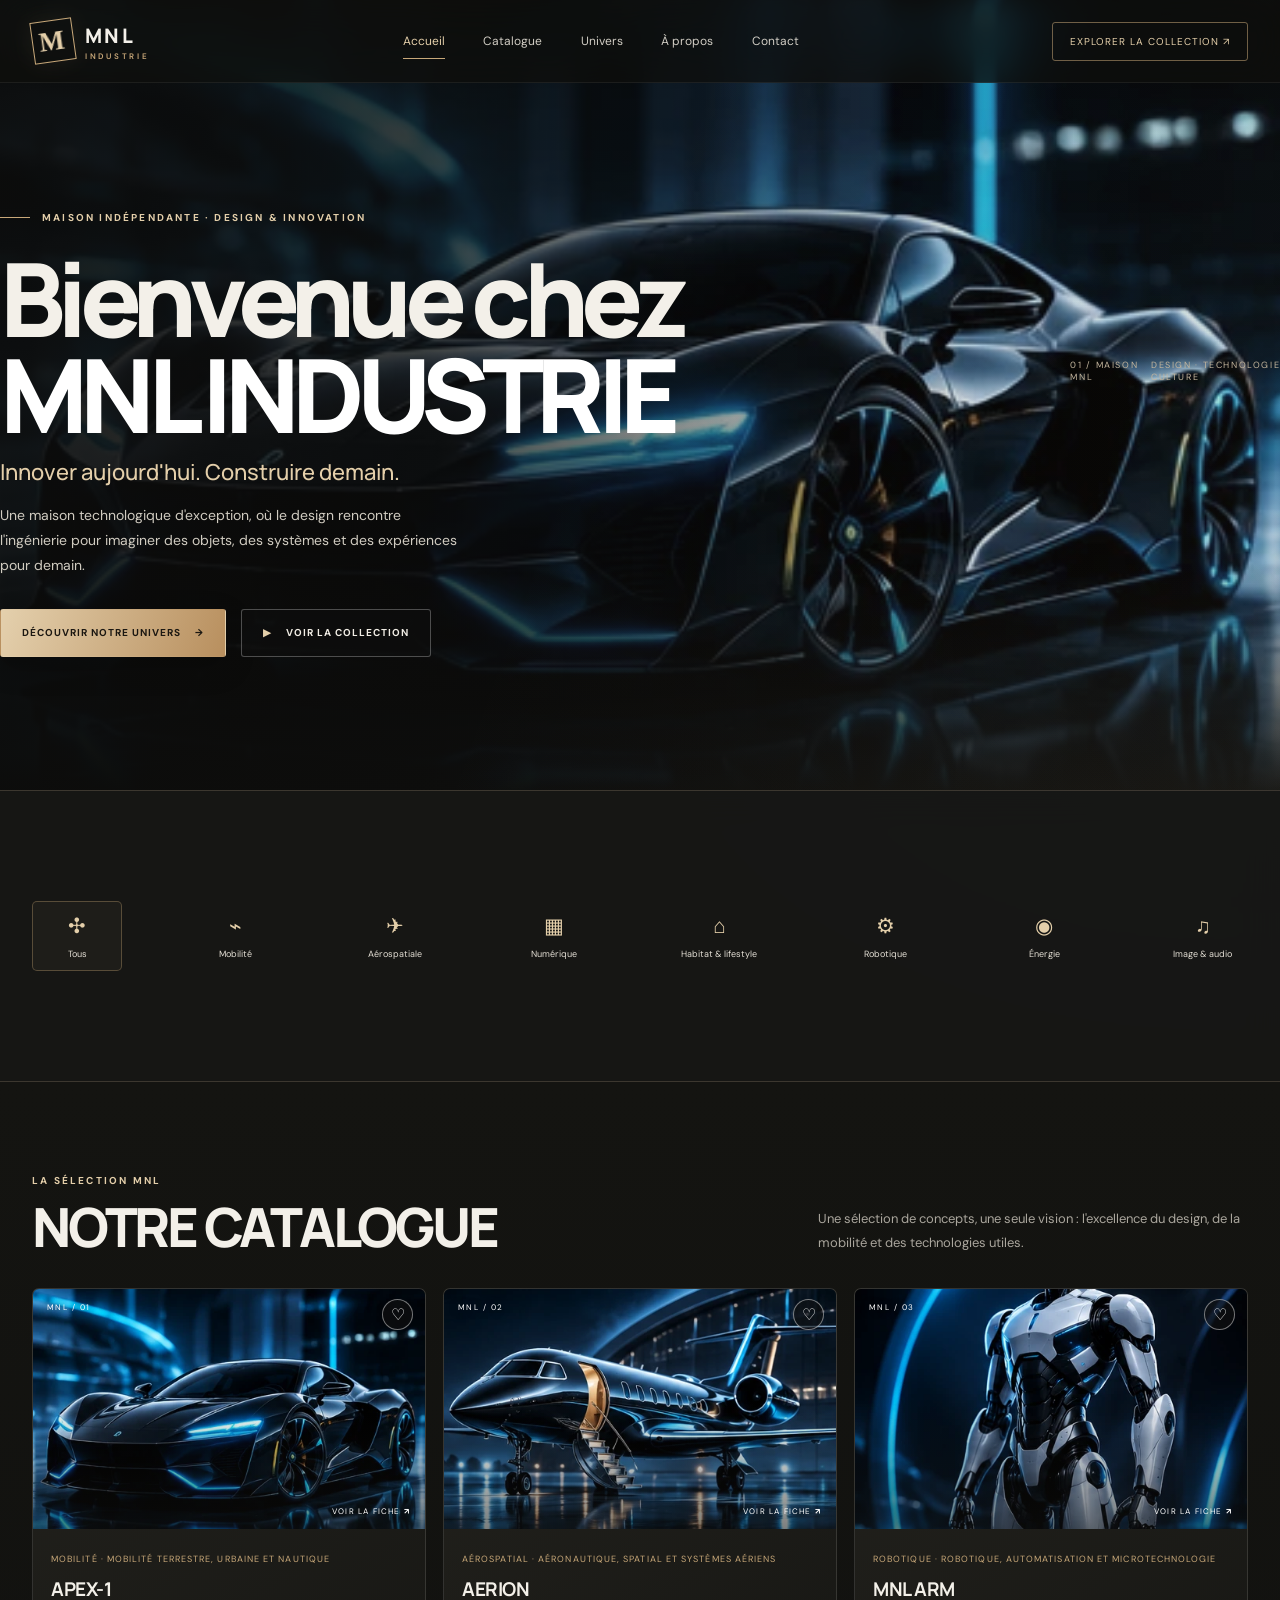
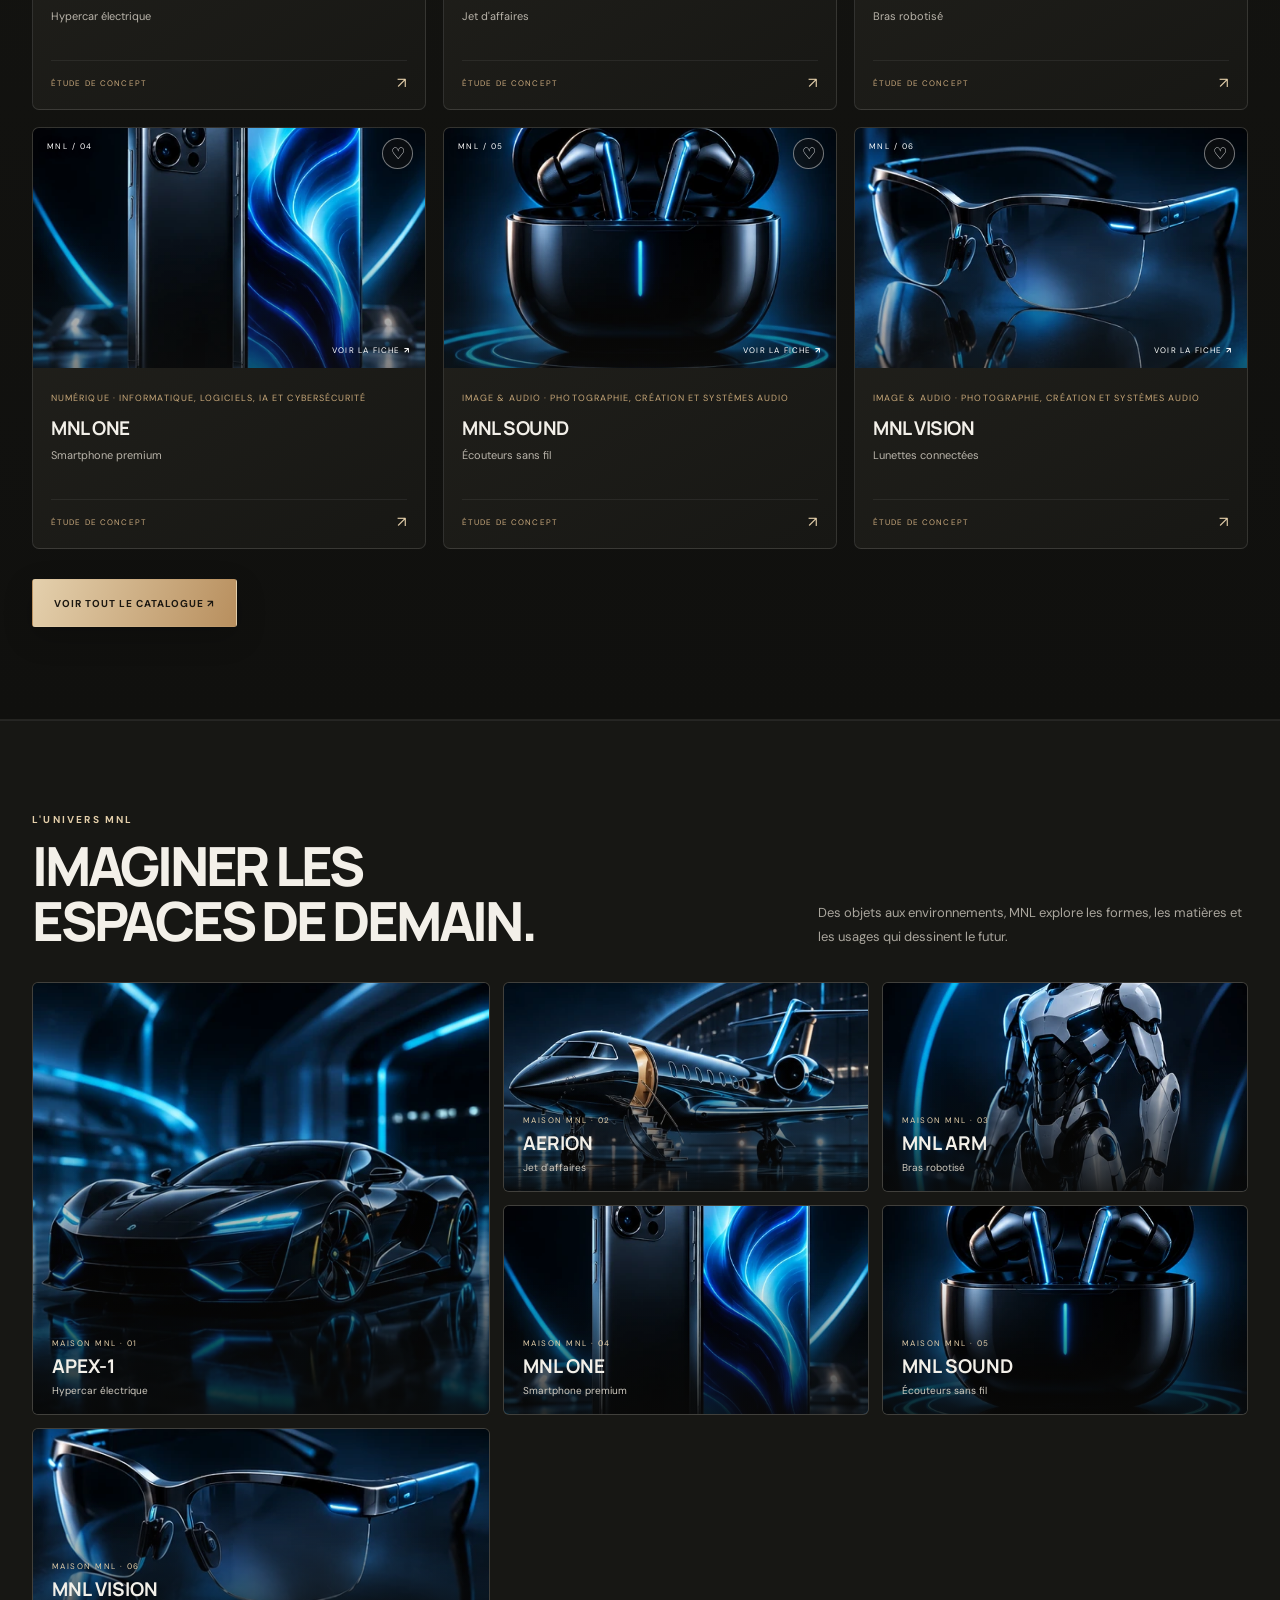
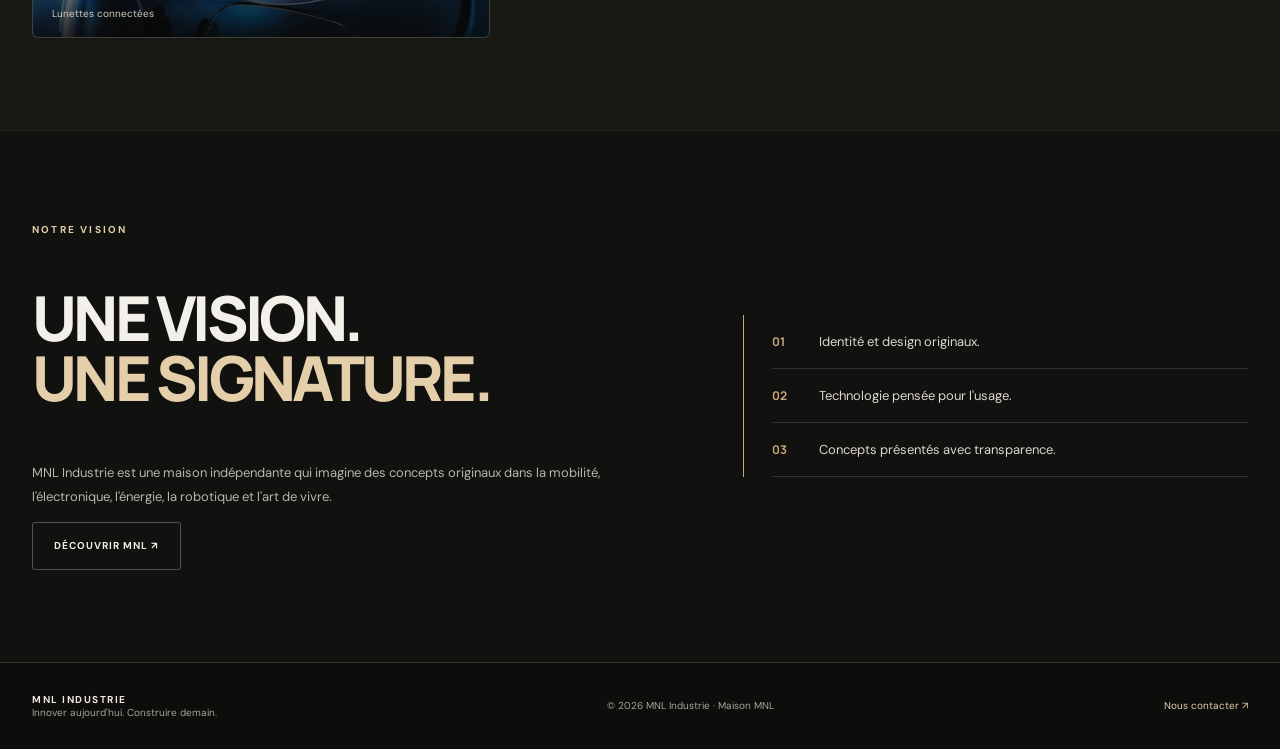
==== commit 5fa1771d: "Animations 3D et nettoyage du catalogue" ====
--- a/index.html
+++ b/index.html
@@ -1,13 +1,13 @@
 <!doctype html>
-<html lang="fr"><head><meta charset="utf-8"><meta name="viewport" content="width=device-width,initial-scale=1"><meta name="theme-color" content="#100e0d"><meta name="description" content="MNL Industrie — maison indépendante de design, technologie et innovation. Découvrez nos univers de mobilité, robotique, énergie et objets connectés."><meta property="og:title" content="MNL Industrie — Design, technologie & innovation"><meta property="og:description" content="Innover aujourd’hui. Construire demain. Explorez les univers MNL."><meta property="og:type" content="website"><meta name="color-scheme" content="dark"><link rel="manifest" href="manifest.webmanifest"><link rel="icon" href="icon.svg"><title>MNL INDUSTRIE — L'avenir prend forme</title><link rel="stylesheet" href="style.css"></head>
+<html lang="fr"><head><meta charset="utf-8"><meta name="viewport" content="width=device-width,initial-scale=1"><meta name="theme-color" content="#11110f"><meta name="description" content="MNL Industrie — maison indépendante de design, technologie et innovation. Découvrez nos univers de mobilité, robotique, énergie et objets connectés."><meta property="og:title" content="MNL Industrie — Design, technologie & innovation"><meta property="og:description" content="Innover aujourd’hui. Construire demain. Explorez les univers MNL."><meta property="og:type" content="website"><meta name="color-scheme" content="dark"><link rel="manifest" href="manifest.webmanifest"><link rel="icon" href="icon.svg"><title>MNL INDUSTRIE — L'avenir prend forme</title><link rel="stylesheet" href="style.css"></head>
 <body>
-<header class="site-header"><div class="container nav"><a class="logo" href="index.html"><span class="logo-mark">M</span><span>MNL<small>INDUSTRIE</small></span></a><nav class="navlinks"><a class="active" href="index.html">Accueil</a><a href="products.html">Catalogue</a><a href="divisions.html">Univers</a><a href="about.html">À propos</a><a href="https://wa.me/243846464895">Contact</a></nav><a class="nav-action" href="products.html">Explorer la collection ↗</a><button class="hamb" aria-label="Ouvrir le menu">☰</button></div></header>
+<header class="site-header"><div class="container nav"><a class="logo" href="index.html"><span class="logo-mark">M</span><span>MNL<small>INDUSTRIE</small></span></a><nav class="navlinks"><a class="active" href="index.html">Accueil</a><a href="products.html">Catalogue</a><a href="divisions.html">Univers</a><a href="about.html">À propos</a><a href="contact.html">Contact</a></nav><a class="nav-action" href="products.html">Explorer la collection ↗</a><button class="hamb" aria-label="Ouvrir le menu">☰</button></div></header>
 <main>
-<section class="hero" id="home"><div class="hero-bg"></div><div class="hero-vignette"></div><div class="container hero-inner"><div class="eyebrow">Maison indépendante · Design & innovation</div><h1>Bienvenue chez<br><span>MNL INDUSTRIE</span></h1><h2 class="hero-tagline">Innover aujourd'hui. Construire demain.</h2><p>Une maison technologique d'exception, où le design rencontre l'ingénierie pour imaginer des objets, des systèmes et des expériences pour demain.</p><div class="buttons"><a class="btn primary" href="products.html">Découvrir notre univers <b>→</b></a><a class="btn hero-video" href="#catalogue"><span>▶</span> Voir la collection</a></div></div><div class="hero-caption"><span>01 / MAISON MNL</span><span>DESIGN · TECHNOLOGIE · CULTURE</span></div></section>
-<section class="category-band"><div class="container category-track"><a href="products.html">✣ <span>Tous</span></a><a href="products.html?division=Automobile">⌁ <span>Automobile</span></a><a href="products.html?division=Aérospatiale">✈ <span>Aérospatiale</span></a><a href="products.html?division=Numérique">▦ <span>Électronique</span></a><a href="products.html?division=Habitat%20intelligent">⌂ <span>Maison & lifestyle</span></a><a href="products.html?division=Robotique">⚙ <span>Robotique</span></a><a href="products.html?division=Énergie">◉ <span>Énergie</span></a><a href="products.html?division=Audio">♫ <span>Audio</span></a></div></section>
+<section class="hero" id="home"><div class="hero-bg"></div><div class="hero-vignette"></div><div class="hero-3d" data-mnl3d="car" aria-label="Modèle holographique 3D automobile MNL"></div><div class="container hero-inner"><div class="eyebrow">Maison indépendante · Design & innovation</div><h1>Bienvenue chez<br><span>MNL INDUSTRIE</span></h1><h2 class="hero-tagline">Innover aujourd'hui. Construire demain.</h2><p>Une maison technologique d'exception, où le design rencontre l'ingénierie pour imaginer des objets, des systèmes et des expériences pour demain.</p><div class="buttons"><a class="btn primary" href="products.html">Découvrir notre univers <b>→</b></a><a class="btn hero-video" href="#catalogue"><span>▶</span> Voir la collection</a></div></div><div class="hero-caption"><span>01 / MAISON MNL</span><span>DESIGN · TECHNOLOGIE · CULTURE</span></div></section>
+<section class="category-band"><div class="container category-track"><a href="products.html">✣ <span>Tous</span></a><a href="products.html?division=Mobilité">⌁ <span>Mobilité</span></a><a href="products.html?division=Aérospatial">✈ <span>Aérospatiale</span></a><a href="products.html?division=Numérique">▦ <span>Numérique</span></a><a href="products.html?division=Habitat%20%26%20lifestyle">⌂ <span>Habitat & lifestyle</span></a><a href="products.html?division=Robotique">⚙ <span>Robotique</span></a><a href="products.html?division=Énergie">◉ <span>Énergie</span></a><a href="products.html?division=Image%20%26%20audio">♫ <span>Image & audio</span></a></div></section>
 <section id="catalogue" class="featured"><div class="container"><div class="section-top"><div><div class="kicker">La sélection MNL</div><h2>NOTRE CATALOGUE</h2></div><p>Une sélection de concepts, une seule vision : l'excellence du design, de la mobilité et des technologies utiles.</p></div><div class="product-grid" id="productGrid"><article class="product skeleton" aria-label="Chargement des concepts"><div class="product-image"></div><div class="product-info"><h3>Chargement…</h3></div></article><article class="product skeleton" aria-hidden="true"><div class="product-image"></div><div class="product-info"><h3>Chargement…</h3></div></article><article class="product skeleton" aria-hidden="true"><div class="product-image"></div><div class="product-info"><h3>Chargement…</h3></div></article></div><p class="empty" id="empty" hidden>Aucun concept ne correspond à cette recherche.</p><div class="buttons"><a class="btn primary" href="products.html">Voir tout le catalogue ↗</a></div></div></section>
 <section class="editorial-section"><div class="container"><div class="section-top"><div><div class="kicker">L'univers MNL</div><h2>IMAGINER LES<br><span>ESPACES DE DEMAIN.</span></h2></div><p>Des objets aux environnements, MNL explore les formes, les matières et les usages qui dessinent le futur.</p></div><div class="editorial-gallery" id="editorialGallery"></div></div></section>
 <section><div class="container manifesto"><div><div class="kicker">Notre vision</div><h2>UNE VISION.<br><span>UNE SIGNATURE.</span></h2><p>MNL Industrie est une maison indépendante qui imagine des concepts originaux dans la mobilité, l'électronique, l'énergie, la robotique et l'art de vivre.</p><a class="btn" href="about.html">Découvrir MNL ↗</a></div><div class="principles"><div class="principle"><b>01</b> Identité et design originaux.</div><div class="principle"><b>02</b> Technologie pensée pour l'usage.</div><div class="principle"><b>03</b> Concepts présentés avec transparence.</div></div></div></section>
 </main>
 <footer><div class="container foot"><div><b>MNL INDUSTRIE</b><br>Innover aujourd'hui. Construire demain.</div><div>© <span id="year"></span> MNL Industrie · Maison MNL</div><div><a href="contact.html">Nous contacter ↗</a></div></div></footer>
-<div class="modal" id="modal" role="dialog" aria-modal="true" aria-labelledby="modalTitle"><div class="modal-box"><button class="close" id="close" aria-label="Fermer">×</button><div class="modal-img"><img id="modalImg" src="" alt=""></div><div class="modal-content"><div class="kicker" id="modalDivision"></div><h2 id="modalTitle"></h2><p id="modalType"></p><p id="modalDesc"></p><div class="specs" id="specs"></div><div class="disclaimer">CONCEPT VIRTUEL — Présentation de design MNL, non disponible à la vente.</div></div></div></div><div id="scrollProgress" aria-hidden="true"></div><script src="data.js"></script><script src="app.js"></script></body></html>+<div class="modal" id="modal" role="dialog" aria-modal="true" aria-labelledby="modalTitle"><div class="modal-box"><button class="close" id="close" aria-label="Fermer">×</button><div class="modal-img"><img id="modalImg" src="" alt=""></div><div class="modal-content"><div class="kicker" id="modalDivision"></div><h2 id="modalTitle"></h2><p id="modalType"></p><p id="modalDesc"></p><div class="specs" id="specs"></div><div class="disclaimer">Concept virtuel, non vendu.</div></div></div></div><div id="scrollProgress" aria-hidden="true"></div><script src="data.js"></script><script src="app.js"></script><script src="https://cdnjs.cloudflare.com/ajax/libs/three.js/r128/three.min.js"></script><script src="js/mnl-3d.js" defer></script></body></html>
--- a/style.css
+++ b/style.css
@@ -19,3 +19,24 @@
 @media(max-width:620px){.container{width:calc(100% - 34px)}section{padding:65px 0}.hero{height:720px;min-height:650px}.hero-bg{background-position:61% center}.hero-inner{padding-top:70px}.hero h1{font-size:clamp(47px,12.5vw,72px)}.hero p{max-width:360px;font-size:12px}.hero-caption{left:17px;right:17px;bottom:17px;font-size:7px}.category-track{margin-inline:-17px;padding:13px 17px;justify-content:flex-start}.category-track a{min-width:86px;padding:9px}.category-track a span{font-size:8px}.section-top h2{font-size:34px}.product-grid{grid-template-columns:repeat(2,minmax(0,1fr));gap:9px}.product-image{height:145px}.product-info{padding:12px}.product-info h3{font-size:14px}.product-info p{font-size:9px;min-height:40px}.product-info small,.product-bottom{font-size:7px}.editorial-gallery{grid-template-columns:1fr 1fr;grid-auto-rows:155px}.editorial-tile.tile-1{grid-row:span 2}.editorial-meta{left:11px;bottom:11px}.editorial-meta b{font-size:14px}.manifesto{grid-template-columns:1fr;gap:28px}.principles{padding-left:18px}.division-grid{grid-template-columns:1fr 1fr;gap:8px}.division{padding:15px;min-height:185px}.division h3{font-size:15px}.foot{align-items:flex-start;flex-direction:column}.catalog-hero{height:540px;min-height:540px}.catalog-hero .hero-stats{gap:20px}.hero-stats b{font-size:21px}.hero-stats span{font-size:7px}.catalog-toolbar{align-items:flex-start;flex-direction:column}.product-tools{width:100%}.product-tools input{width:100%}.product-tools select{flex:1;min-width:0}.modal-box{grid-template-columns:1fr}.modal-img{min-height:210px;max-height:250px}.modal-content{padding:24px}.modal-content h2{font-size:26px}}
 @media(max-width:370px){.product-grid{grid-template-columns:1fr}.product-image{height:205px}.division-grid{grid-template-columns:1fr}}
 @media(prefers-reduced-motion:reduce){*,*:before,*:after{scroll-behavior:auto!important;animation-duration:.01ms!important;animation-iteration-count:1!important;transition-duration:.01ms!important}.reveal{opacity:1;transform:none}}
+
+:focus-visible{outline:3px solid #e4cfaa;outline-offset:4px}.skeleton{background:linear-gradient(100deg,#24231e 20%,#343127 38%,#24231e 56%);background-size:200% 100%;animation:mnl-shimmer 1.5s infinite}@keyframes mnl-shimmer{to{background-position-x:-200%}}.detail-layout{display:grid;grid-template-columns:1.1fr .9fr;gap:38px}.detail-layout img{width:100%;border:1px solid var(--line);border-radius:8px}.detail-specs{display:grid;grid-template-columns:1fr 1fr;gap:10px}.detail-specs div{padding:14px;background:var(--surface);border:1px solid var(--line)}.page-hero{padding:145px 0 65px;background:radial-gradient(ellipse at 75% 10%,#c8a87922,transparent 50%),#11110f}.form-grid{display:grid;gap:14px;max-width:680px}.form-grid label{display:grid;gap:7px;color:var(--gold2)}.form-grid input,.form-grid textarea{padding:13px;border:1px solid var(--line);background:#191916;color:var(--ink)}.form-grid textarea{min-height:140px}@media(max-width:700px){.detail-layout{grid-template-columns:1fr}}@media(prefers-reduced-motion:reduce){*,*::before,*::after{animation:none!important;transition:none!important;scroll-behavior:auto!important}.reveal{opacity:1;transform:none}}
+
+
+/* MNL 3D / mouvement éditorial */
+.hero{isolation:isolate}
+.hero-3d{position:absolute;inset:8% 2% 4% 38%;z-index:0;min-height:60vh;pointer-events:none;opacity:.9;mask-image:linear-gradient(90deg,transparent 0%,#000 22%,#000 82%,transparent 100%);-webkit-mask-image:linear-gradient(90deg,transparent 0%,#000 22%,#000 82%,transparent 100%)}
+.hero-3d canvas,.product-3d canvas{width:100%;height:100%}
+.hero-vignette{z-index:1}
+.hero-inner,.hero-caption{position:relative;z-index:2}
+.product-3d{position:relative;width:100%;height:380px;overflow:hidden;border:1px solid #7fa4ff38;border-radius:8px;background:radial-gradient(ellipse at 50% 65%,#18366b55,transparent 62%),linear-gradient(145deg,#0c1426,#080c16 70%);box-shadow:inset 0 0 45px #315fbd18}
+.product-3d:after{content:"MNL · HOLOGRAPHIC STUDY";position:absolute;left:16px;bottom:13px;color:#a8c0ff;font-size:8px;letter-spacing:.2em;pointer-events:none}
+#product3d+img[hidden]{display:none}
+body:after{content:"";position:fixed;inset:-25%;z-index:-2;pointer-events:none;background:radial-gradient(ellipse at 18% 22%,#1748a522,transparent 38%),radial-gradient(ellipse at 82% 68%,#2866c51a,transparent 42%);animation:mnl-blue-drift 22s ease-in-out infinite alternate}
+@keyframes mnl-blue-drift{from{transform:translate3d(-1.5%,0,0) scale(1)}to{transform:translate3d(1.5%,-1%,0) scale(1.05)}}
+.reveal{transition:opacity .8s var(--ease),transform .8s var(--ease)}
+.product,.division,.editorial-tile{will-change:transform}
+.product:hover{box-shadow:0 24px 60px #0008,0 0 0 1px #8eb4ff18}
+.empty{display:none}
+@media(max-width:700px){.hero-3d{inset:18% -24% 5% 18%;opacity:.55;mask-image:linear-gradient(90deg,transparent,#000 25%,#000 85%,transparent);-webkit-mask-image:linear-gradient(90deg,transparent,#000 25%,#000 85%,transparent)}.hero-inner{z-index:2}.product-3d{height:340px}}
+@media(prefers-reduced-motion:reduce){body:after{animation:none}.reveal{opacity:1;transform:none;transition:none}.product,.division,.editorial-tile{transition:none}.hero-3d canvas{animation:none}}
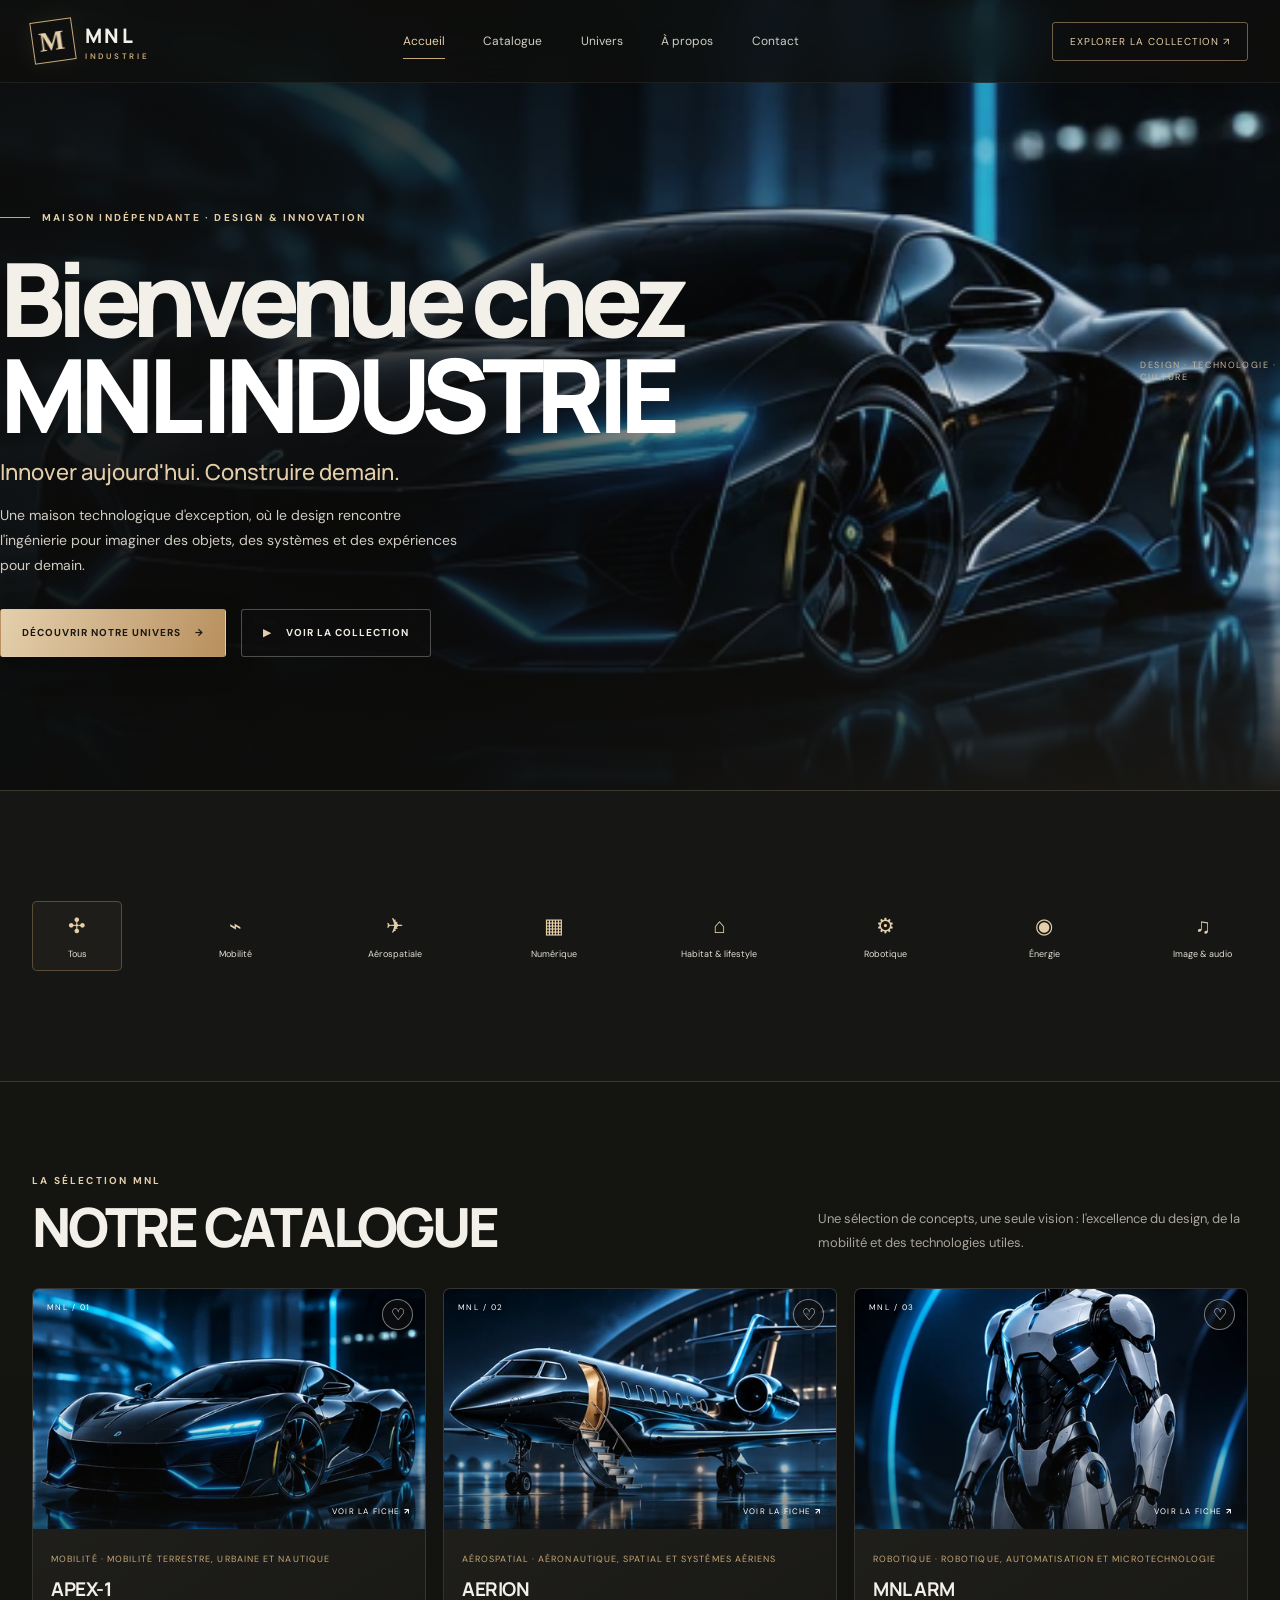
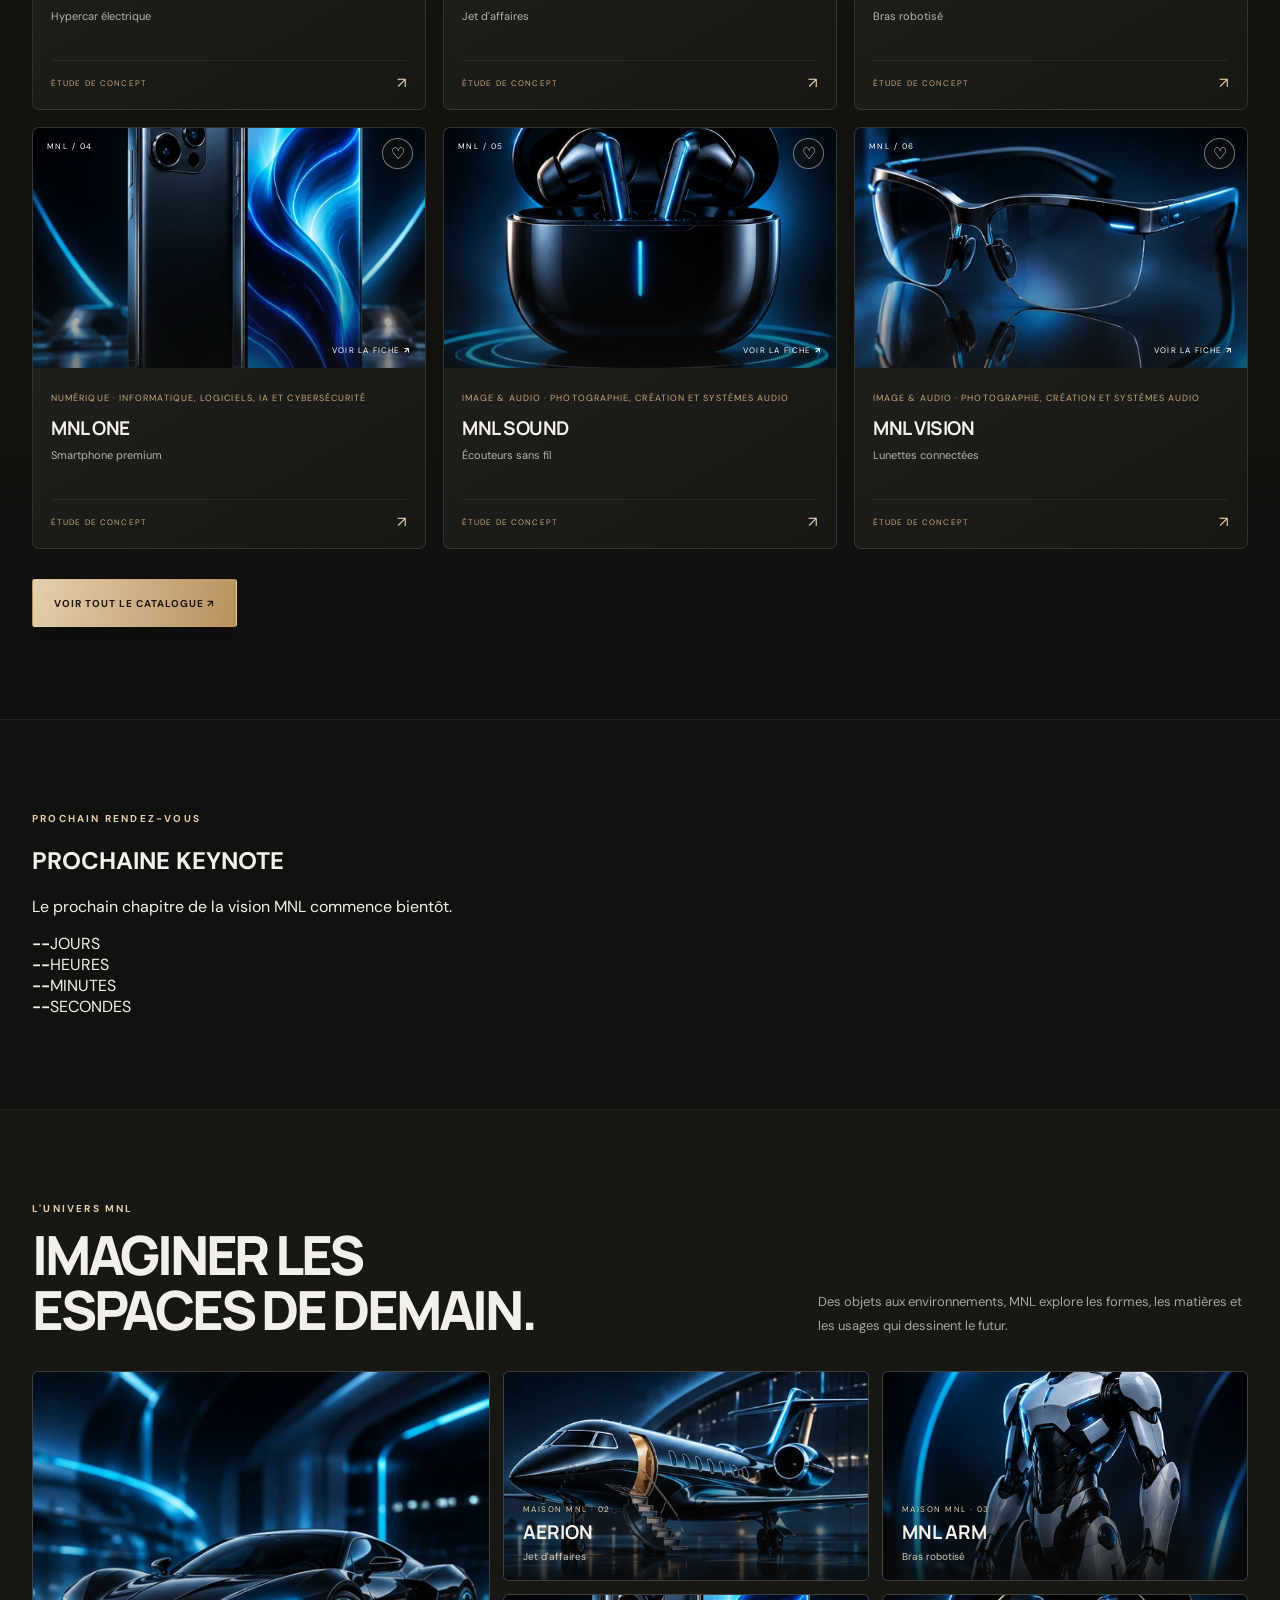
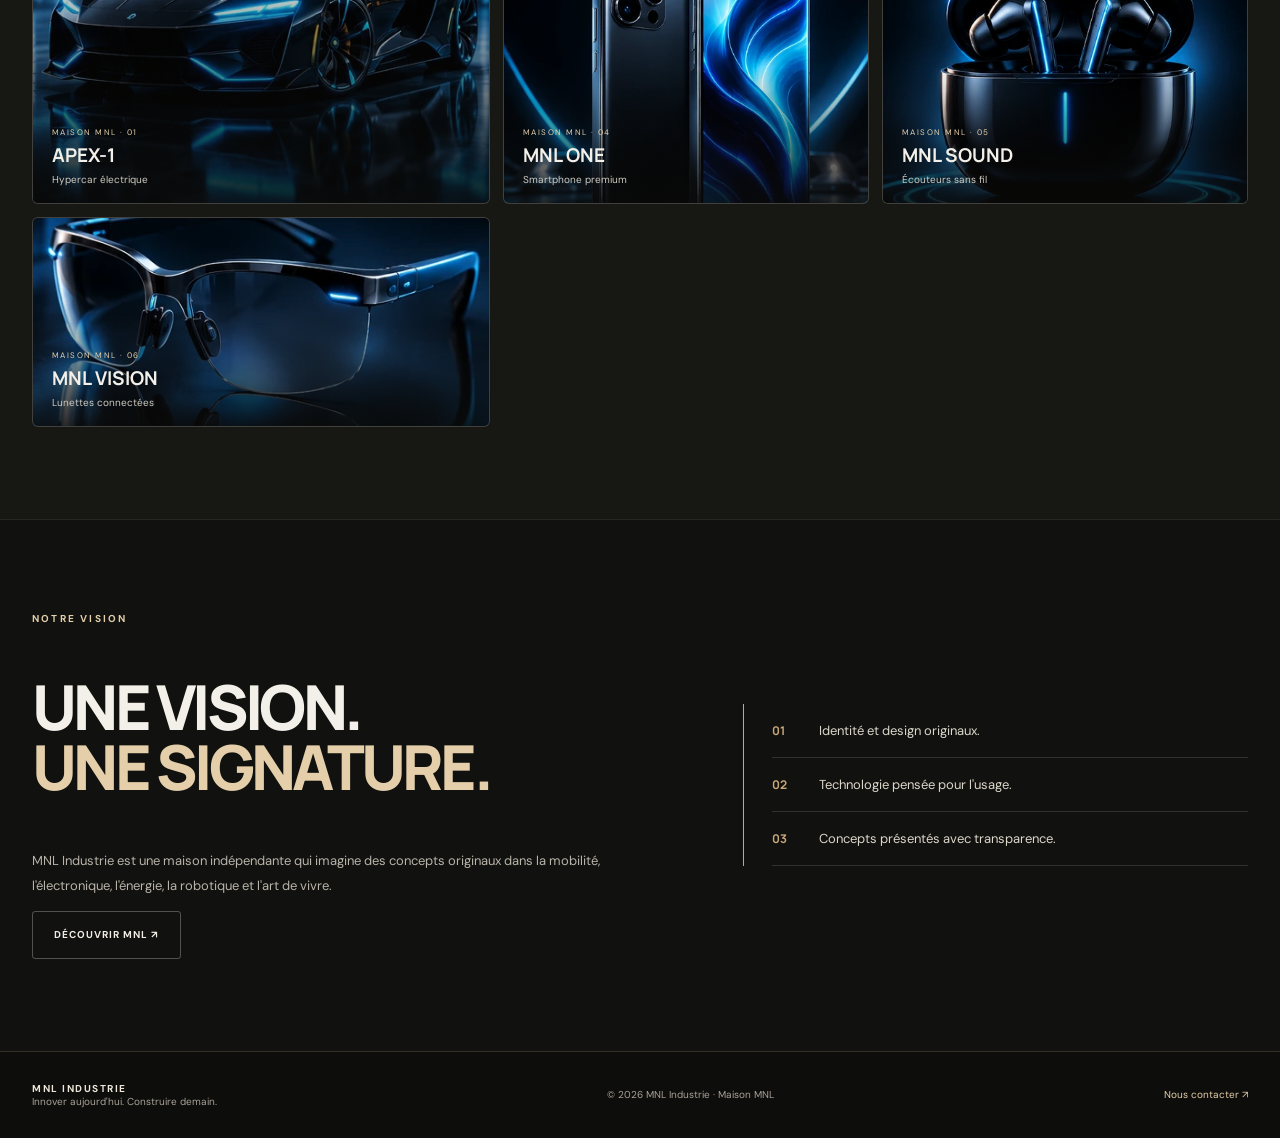
==== commit e11f5196: "Accueil animé, hero vivant" ====
--- a/index.html
+++ b/index.html
@@ -3,11 +3,11 @@
 <body>
 <header class="site-header"><div class="container nav"><a class="logo" href="index.html"><span class="logo-mark">M</span><span>MNL<small>INDUSTRIE</small></span></a><nav class="navlinks"><a class="active" href="index.html">Accueil</a><a href="products.html">Catalogue</a><a href="divisions.html">Univers</a><a href="about.html">À propos</a><a href="contact.html">Contact</a></nav><a class="nav-action" href="products.html">Explorer la collection ↗</a><button class="hamb" aria-label="Ouvrir le menu">☰</button></div></header>
 <main>
-<section class="hero" id="home"><div class="hero-bg"></div><div class="hero-vignette"></div><div class="hero-3d" data-mnl3d="car" aria-label="Modèle holographique 3D automobile MNL"></div><div class="container hero-inner"><div class="eyebrow">Maison indépendante · Design & innovation</div><h1>Bienvenue chez<br><span>MNL INDUSTRIE</span></h1><h2 class="hero-tagline">Innover aujourd'hui. Construire demain.</h2><p>Une maison technologique d'exception, où le design rencontre l'ingénierie pour imaginer des objets, des systèmes et des expériences pour demain.</p><div class="buttons"><a class="btn primary" href="products.html">Découvrir notre univers <b>→</b></a><a class="btn hero-video" href="#catalogue"><span>▶</span> Voir la collection</a></div></div><div class="hero-caption"><span>01 / MAISON MNL</span><span>DESIGN · TECHNOLOGIE · CULTURE</span></div></section>
+<section class="hero" id="home"><div class="hero-bg"></div><div class="hero-vignette"></div><div class="container hero-inner"><div class="eyebrow">Maison indépendante · Design & innovation</div><h1>Bienvenue chez<br><span>MNL INDUSTRIE</span></h1><h2 class="hero-tagline">Innover aujourd'hui. Construire demain.</h2><p>Une maison technologique d'exception, où le design rencontre l'ingénierie pour imaginer des objets, des systèmes et des expériences pour demain.</p><div class="buttons"><a class="btn primary" href="products.html">Découvrir notre univers <b>→</b></a><a class="btn hero-video" href="#catalogue"><span>▶</span> Voir la collection</a></div></div><div class="hero-caption"><span>DESIGN · TECHNOLOGIE · CULTURE</span></div></section>
 <section class="category-band"><div class="container category-track"><a href="products.html">✣ <span>Tous</span></a><a href="products.html?division=Mobilité">⌁ <span>Mobilité</span></a><a href="products.html?division=Aérospatial">✈ <span>Aérospatiale</span></a><a href="products.html?division=Numérique">▦ <span>Numérique</span></a><a href="products.html?division=Habitat%20%26%20lifestyle">⌂ <span>Habitat & lifestyle</span></a><a href="products.html?division=Robotique">⚙ <span>Robotique</span></a><a href="products.html?division=Énergie">◉ <span>Énergie</span></a><a href="products.html?division=Image%20%26%20audio">♫ <span>Image & audio</span></a></div></section>
 <section id="catalogue" class="featured"><div class="container"><div class="section-top"><div><div class="kicker">La sélection MNL</div><h2>NOTRE CATALOGUE</h2></div><p>Une sélection de concepts, une seule vision : l'excellence du design, de la mobilité et des technologies utiles.</p></div><div class="product-grid" id="productGrid"><article class="product skeleton" aria-label="Chargement des concepts"><div class="product-image"></div><div class="product-info"><h3>Chargement…</h3></div></article><article class="product skeleton" aria-hidden="true"><div class="product-image"></div><div class="product-info"><h3>Chargement…</h3></div></article><article class="product skeleton" aria-hidden="true"><div class="product-image"></div><div class="product-info"><h3>Chargement…</h3></div></article></div><p class="empty" id="empty" hidden>Aucun concept ne correspond à cette recherche.</p><div class="buttons"><a class="btn primary" href="products.html">Voir tout le catalogue ↗</a></div></div></section>
-<section class="editorial-section"><div class="container"><div class="section-top"><div><div class="kicker">L'univers MNL</div><h2>IMAGINER LES<br><span>ESPACES DE DEMAIN.</span></h2></div><p>Des objets aux environnements, MNL explore les formes, les matières et les usages qui dessinent le futur.</p></div><div class="editorial-gallery" id="editorialGallery"></div></div></section>
+<section class="keynote-section"><div class="container keynote-panel reveal"><div><div class="kicker">Prochain rendez-vous</div><h2>PROCHAINE KEYNOTE</h2><p>Le prochain chapitre de la vision MNL commence bientôt.</p></div><div class="countdown" id="keynoteCountdown" aria-label="Compte à rebours avant la prochaine keynote"><div><b data-unit="days">--</b><span>JOURS</span></div><div><b data-unit="hours">--</b><span>HEURES</span></div><div><b data-unit="minutes">--</b><span>MINUTES</span></div><div><b data-unit="seconds">--</b><span>SECONDES</span></div></div></div></section><section class="editorial-section"><div class="container"><div class="section-top"><div><div class="kicker">L'univers MNL</div><h2>IMAGINER LES<br><span>ESPACES DE DEMAIN.</span></h2></div><p>Des objets aux environnements, MNL explore les formes, les matières et les usages qui dessinent le futur.</p></div><div class="editorial-gallery" id="editorialGallery"></div></div></section>
 <section><div class="container manifesto"><div><div class="kicker">Notre vision</div><h2>UNE VISION.<br><span>UNE SIGNATURE.</span></h2><p>MNL Industrie est une maison indépendante qui imagine des concepts originaux dans la mobilité, l'électronique, l'énergie, la robotique et l'art de vivre.</p><a class="btn" href="about.html">Découvrir MNL ↗</a></div><div class="principles"><div class="principle"><b>01</b> Identité et design originaux.</div><div class="principle"><b>02</b> Technologie pensée pour l'usage.</div><div class="principle"><b>03</b> Concepts présentés avec transparence.</div></div></div></section>
 </main>
 <footer><div class="container foot"><div><b>MNL INDUSTRIE</b><br>Innover aujourd'hui. Construire demain.</div><div>© <span id="year"></span> MNL Industrie · Maison MNL</div><div><a href="contact.html">Nous contacter ↗</a></div></div></footer>
-<div class="modal" id="modal" role="dialog" aria-modal="true" aria-labelledby="modalTitle"><div class="modal-box"><button class="close" id="close" aria-label="Fermer">×</button><div class="modal-img"><img id="modalImg" src="" alt=""></div><div class="modal-content"><div class="kicker" id="modalDivision"></div><h2 id="modalTitle"></h2><p id="modalType"></p><p id="modalDesc"></p><div class="specs" id="specs"></div><div class="disclaimer">Concept virtuel, non vendu.</div></div></div></div><div id="scrollProgress" aria-hidden="true"></div><script src="data.js"></script><script src="app.js"></script><script src="https://cdnjs.cloudflare.com/ajax/libs/three.js/r128/three.min.js"></script><script src="js/mnl-3d.js" defer></script></body></html>+<div class="modal" id="modal" role="dialog" aria-modal="true" aria-labelledby="modalTitle"><div class="modal-box"><button class="close" id="close" aria-label="Fermer">×</button><div class="modal-img"><img id="modalImg" src="" alt=""></div><div class="modal-content"><div class="kicker" id="modalDivision"></div><h2 id="modalTitle"></h2><p id="modalType"></p><p id="modalDesc"></p><div class="specs" id="specs"></div><div class="disclaimer">Concept virtuel, non vendu.</div></div></div></div><div id="scrollProgress" aria-hidden="true"></div><script src="data.js"></script><script src="app.js"></script></body></html>
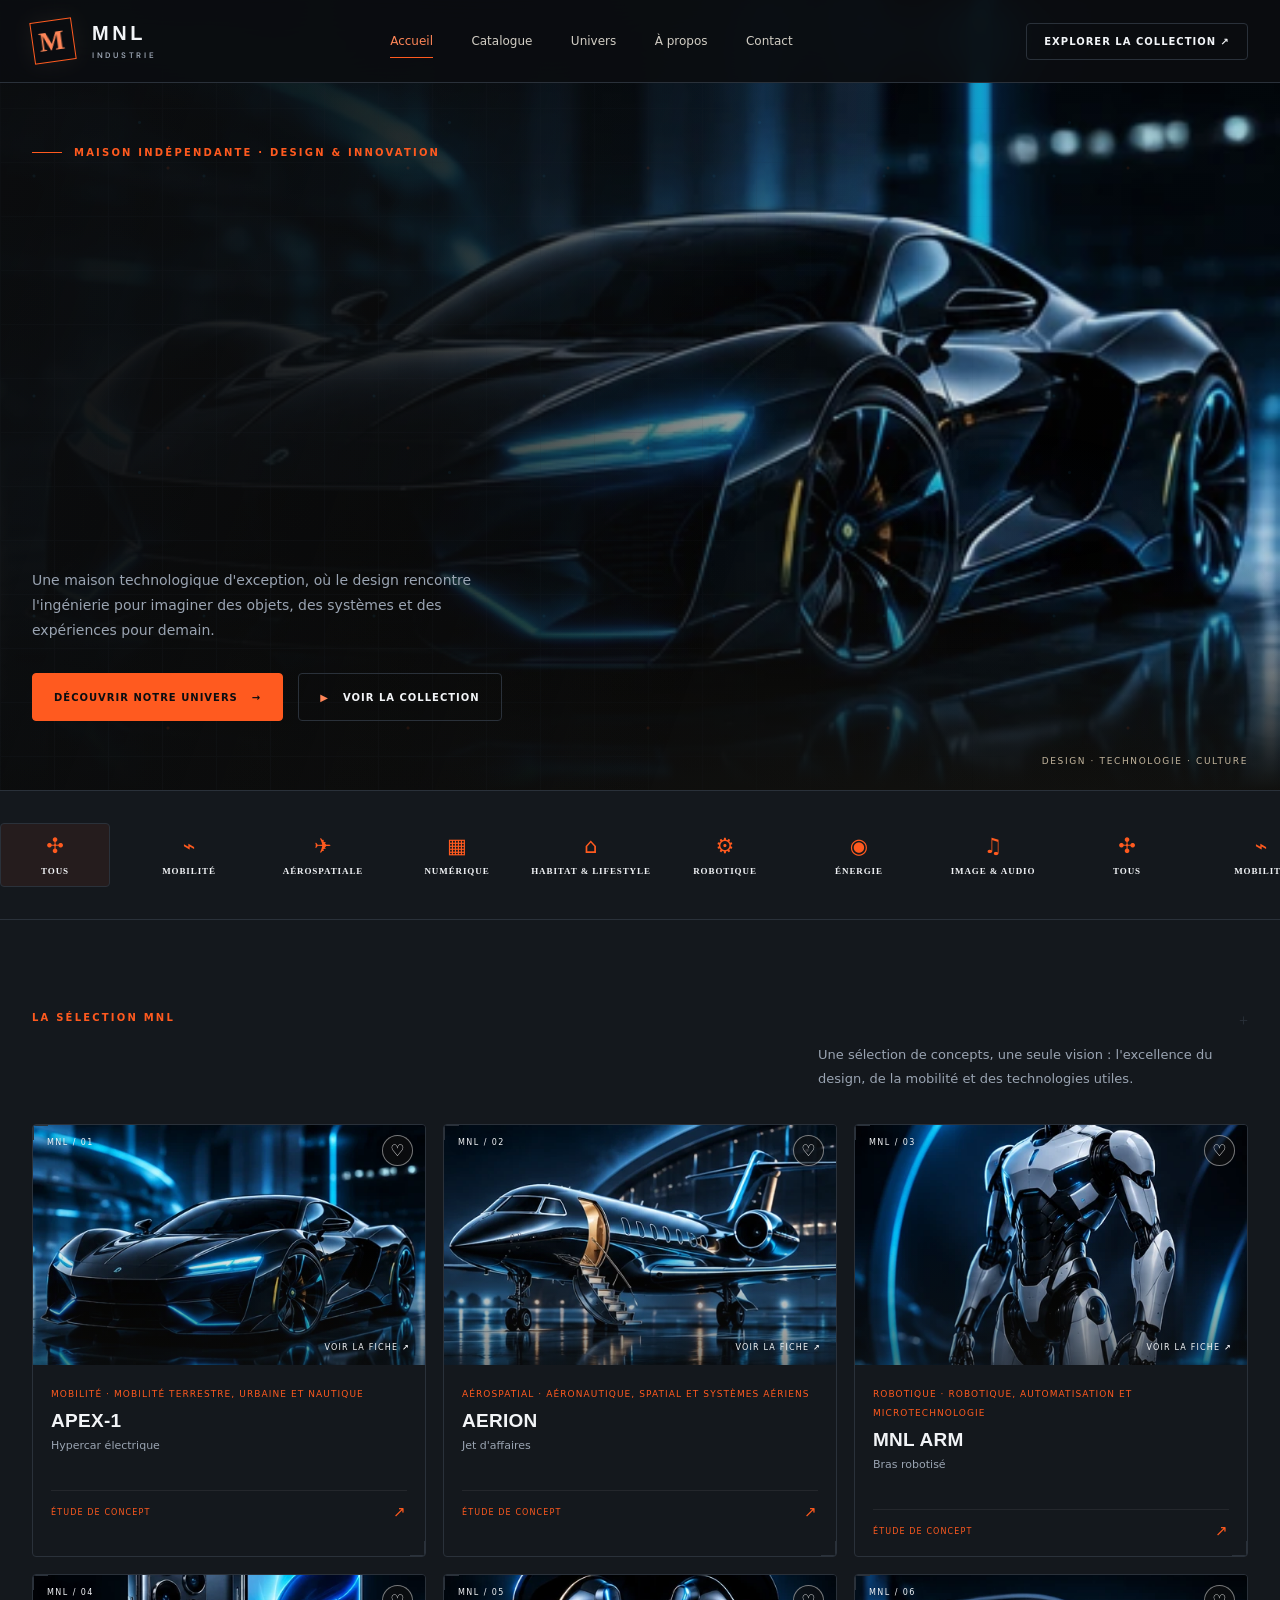
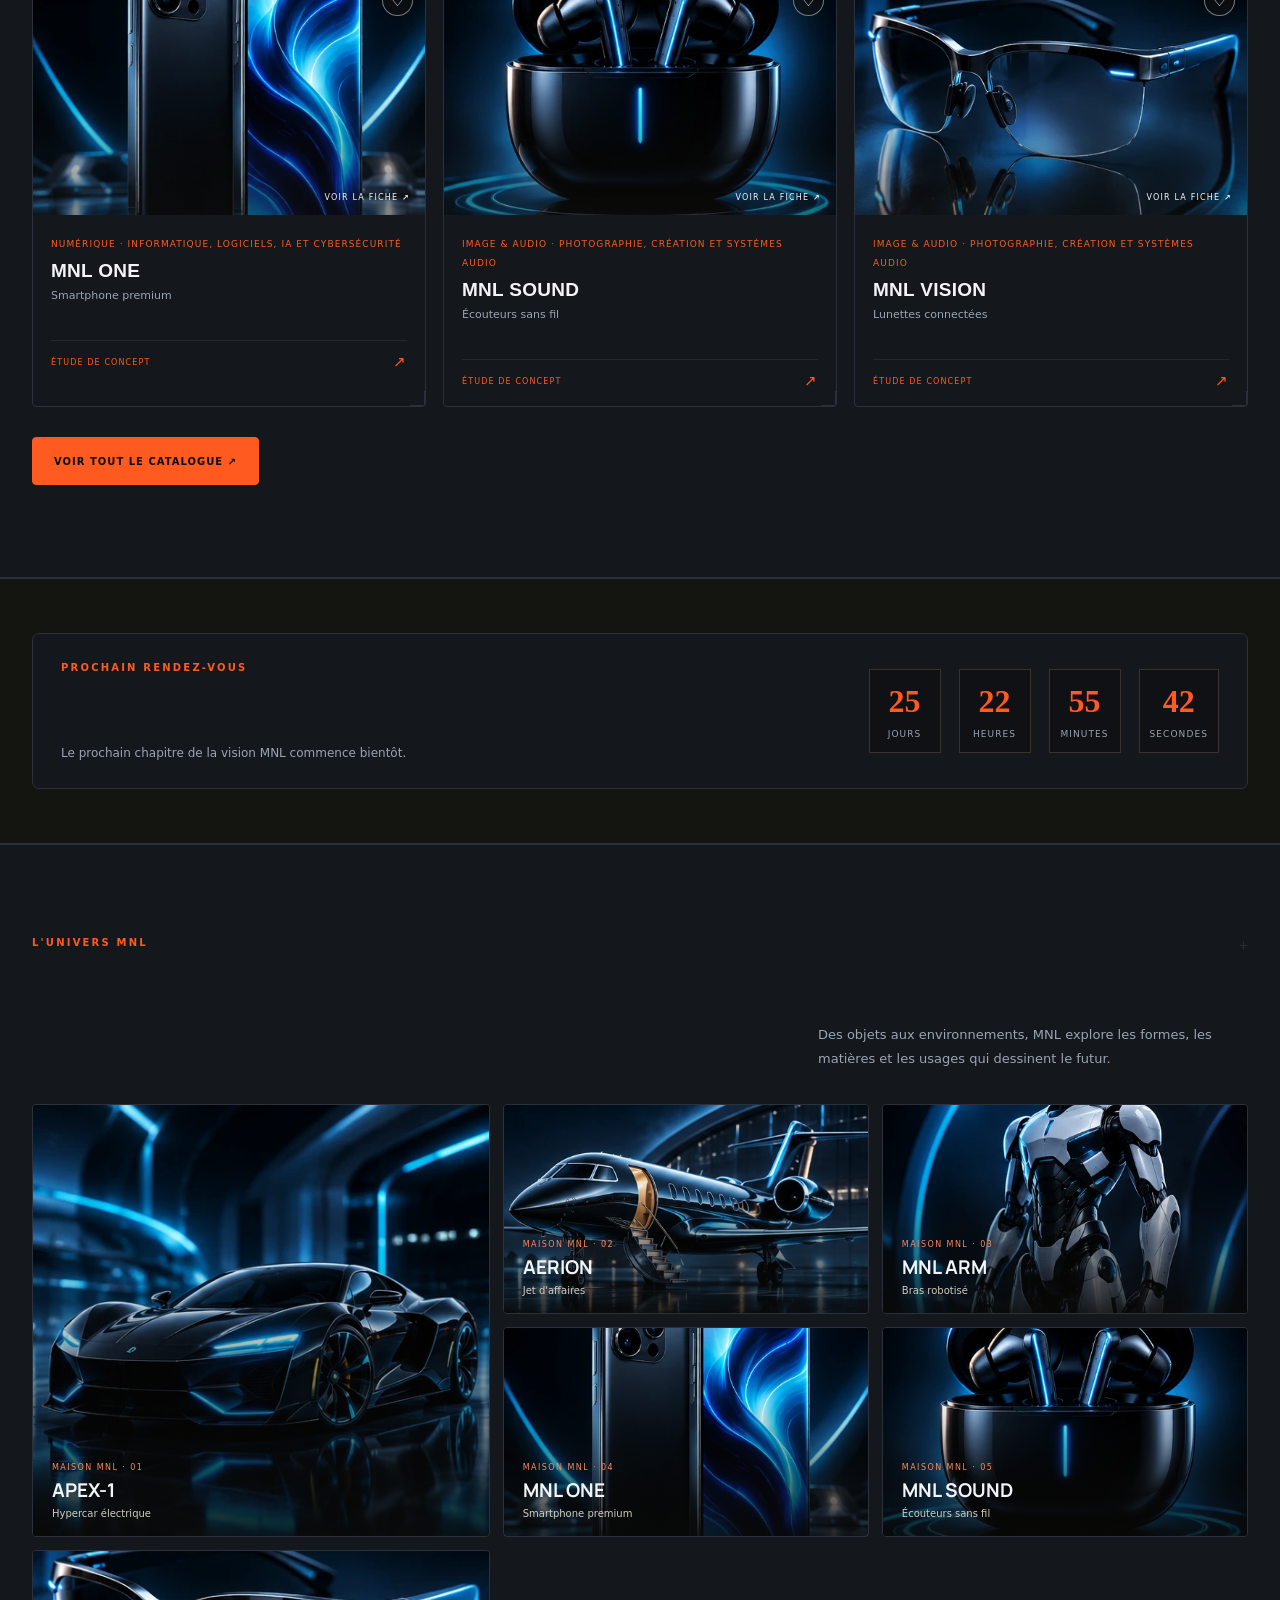
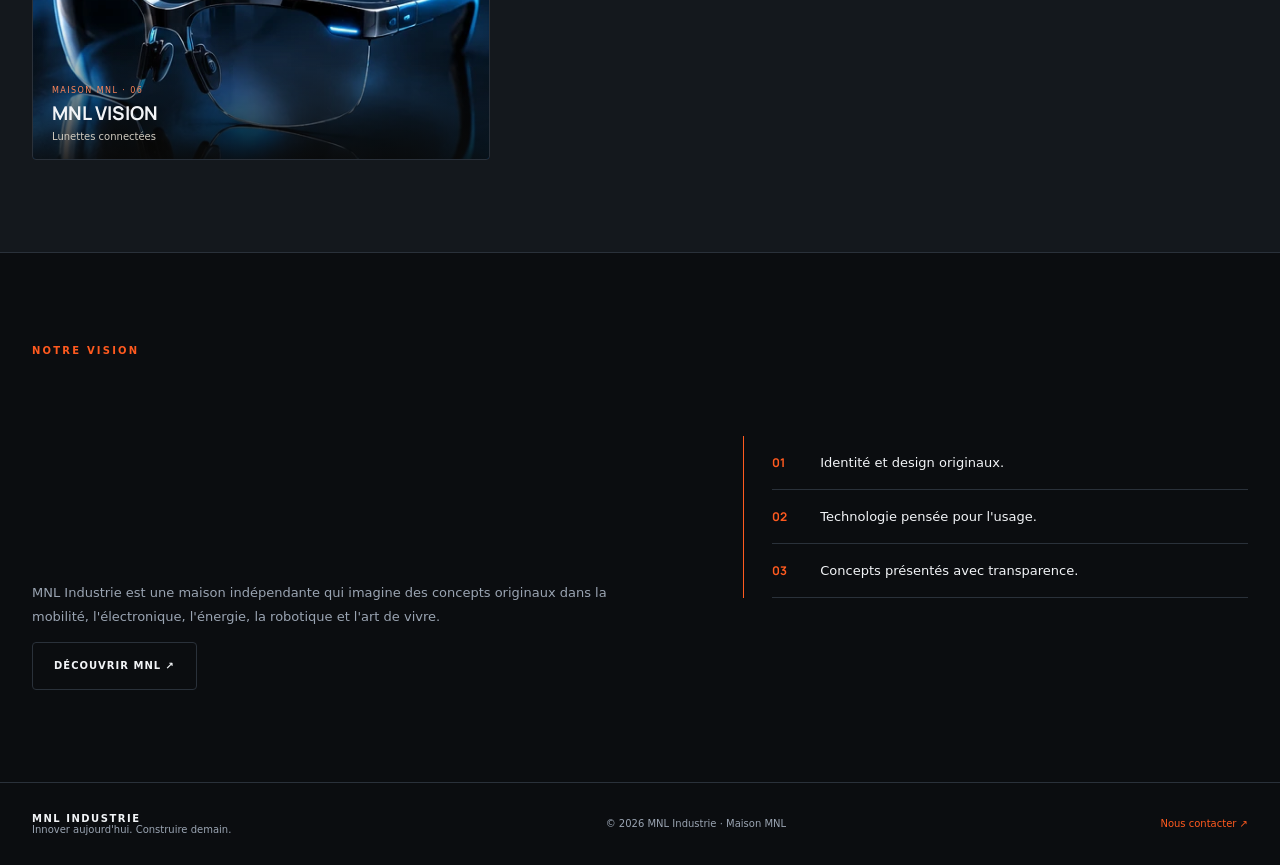
==== commit 470c87c4: "Palette industrielle et animations" ====
--- a/index.html
+++ b/index.html
@@ -10,4 +10,4 @@
 <section><div class="container manifesto"><div><div class="kicker">Notre vision</div><h2>UNE VISION.<br><span>UNE SIGNATURE.</span></h2><p>MNL Industrie est une maison indépendante qui imagine des concepts originaux dans la mobilité, l'électronique, l'énergie, la robotique et l'art de vivre.</p><a class="btn" href="about.html">Découvrir MNL ↗</a></div><div class="principles"><div class="principle"><b>01</b> Identité et design originaux.</div><div class="principle"><b>02</b> Technologie pensée pour l'usage.</div><div class="principle"><b>03</b> Concepts présentés avec transparence.</div></div></div></section>
 </main>
 <footer><div class="container foot"><div><b>MNL INDUSTRIE</b><br>Innover aujourd'hui. Construire demain.</div><div>© <span id="year"></span> MNL Industrie · Maison MNL</div><div><a href="contact.html">Nous contacter ↗</a></div></div></footer>
-<div class="modal" id="modal" role="dialog" aria-modal="true" aria-labelledby="modalTitle"><div class="modal-box"><button class="close" id="close" aria-label="Fermer">×</button><div class="modal-img"><img id="modalImg" src="" alt=""></div><div class="modal-content"><div class="kicker" id="modalDivision"></div><h2 id="modalTitle"></h2><p id="modalType"></p><p id="modalDesc"></p><div class="specs" id="specs"></div><div class="disclaimer">Concept virtuel, non vendu.</div></div></div></div><div id="scrollProgress" aria-hidden="true"></div><script src="data.js"></script><script src="app.js"></script></body></html>+<div class="modal" id="modal" role="dialog" aria-modal="true" aria-labelledby="modalTitle"><div class="modal-box"><button class="close" id="close" aria-label="Fermer">×</button><div class="modal-img"><img id="modalImg" src="" alt=""></div><div class="modal-content"><div class="kicker" id="modalDivision"></div><h2 id="modalTitle"></h2><p id="modalType"></p><p id="modalDesc"></p><div class="specs" id="specs"></div><div class="disclaimer">Concept virtuel, non vendu.</div></div></div></div><div id="scrollProgress" aria-hidden="true"></div><script src="data.js"></script><script src="app.js"></script><script src="js/mnl-motion.js" defer></script></body></html>
--- a/style.css
+++ b/style.css
@@ -23,20 +23,110 @@
 :focus-visible{outline:3px solid #e4cfaa;outline-offset:4px}.skeleton{background:linear-gradient(100deg,#24231e 20%,#343127 38%,#24231e 56%);background-size:200% 100%;animation:mnl-shimmer 1.5s infinite}@keyframes mnl-shimmer{to{background-position-x:-200%}}.detail-layout{display:grid;grid-template-columns:1.1fr .9fr;gap:38px}.detail-layout img{width:100%;border:1px solid var(--line);border-radius:8px}.detail-specs{display:grid;grid-template-columns:1fr 1fr;gap:10px}.detail-specs div{padding:14px;background:var(--surface);border:1px solid var(--line)}.page-hero{padding:145px 0 65px;background:radial-gradient(ellipse at 75% 10%,#c8a87922,transparent 50%),#11110f}.form-grid{display:grid;gap:14px;max-width:680px}.form-grid label{display:grid;gap:7px;color:var(--gold2)}.form-grid input,.form-grid textarea{padding:13px;border:1px solid var(--line);background:#191916;color:var(--ink)}.form-grid textarea{min-height:140px}@media(max-width:700px){.detail-layout{grid-template-columns:1fr}}@media(prefers-reduced-motion:reduce){*,*::before,*::after{animation:none!important;transition:none!important;scroll-behavior:auto!important}.reveal{opacity:1;transform:none}}
 
 
-/* MNL 3D / mouvement éditorial */
+/* Accueil cinématique MNL — animations limitées à transform et opacity */
 .hero{isolation:isolate}
-.hero-3d{position:absolute;inset:8% 2% 4% 38%;z-index:0;min-height:60vh;pointer-events:none;opacity:.9;mask-image:linear-gradient(90deg,transparent 0%,#000 22%,#000 82%,transparent 100%);-webkit-mask-image:linear-gradient(90deg,transparent 0%,#000 22%,#000 82%,transparent 100%)}
-.hero-3d canvas,.product-3d canvas{width:100%;height:100%}
-.hero-vignette{z-index:1}
-.hero-inner,.hero-caption{position:relative;z-index:2}
-.product-3d{position:relative;width:100%;height:380px;overflow:hidden;border:1px solid #7fa4ff38;border-radius:8px;background:radial-gradient(ellipse at 50% 65%,#18366b55,transparent 62%),linear-gradient(145deg,#0c1426,#080c16 70%);box-shadow:inset 0 0 45px #315fbd18}
-.product-3d:after{content:"MNL · HOLOGRAPHIC STUDY";position:absolute;left:16px;bottom:13px;color:#a8c0ff;font-size:8px;letter-spacing:.2em;pointer-events:none}
-#product3d+img[hidden]{display:none}
-body:after{content:"";position:fixed;inset:-25%;z-index:-2;pointer-events:none;background:radial-gradient(ellipse at 18% 22%,#1748a522,transparent 38%),radial-gradient(ellipse at 82% 68%,#2866c51a,transparent 42%);animation:mnl-blue-drift 22s ease-in-out infinite alternate}
-@keyframes mnl-blue-drift{from{transform:translate3d(-1.5%,0,0) scale(1)}to{transform:translate3d(1.5%,-1%,0) scale(1.05)}}
-.reveal{transition:opacity .8s var(--ease),transform .8s var(--ease)}
-.product,.division,.editorial-tile{will-change:transform}
-.product:hover{box-shadow:0 24px 60px #0008,0 0 0 1px #8eb4ff18}
-.empty{display:none}
-@media(max-width:700px){.hero-3d{inset:18% -24% 5% 18%;opacity:.55;mask-image:linear-gradient(90deg,transparent,#000 25%,#000 85%,transparent);-webkit-mask-image:linear-gradient(90deg,transparent,#000 25%,#000 85%,transparent)}.hero-inner{z-index:2}.product-3d{height:340px}}
-@media(prefers-reduced-motion:reduce){body:after{animation:none}.reveal{opacity:1;transform:none;transition:none}.product,.division,.editorial-tile{transition:none}.hero-3d canvas{animation:none}}
+.hero-bg{transform:translate3d(var(--parallax-x,0px),var(--parallax-y,0px),0) scale(1);transform-origin:center;animation:hero-dolly 20s ease-in-out infinite alternate;will-change:transform}
+@keyframes hero-dolly{from{transform:translate3d(var(--parallax-x,0px),var(--parallax-y,0px),0) scale(1)}to{transform:translate3d(var(--parallax-x,0px),var(--parallax-y,0px),0) scale(1.08)}}
+.hero-vignette{z-index:0;pointer-events:none}
+.hero-vignette:before{content:"";position:absolute;inset:-20% auto -20% -45%;width:34%;background:linear-gradient(105deg,transparent 0%,#fff0 30%,#fff2 50%,#d9eaff16 58%,transparent 100%);transform:translateX(-160%) skewX(-18deg);opacity:0;animation:car-reflection 6s ease-in-out infinite}
+.hero-vignette:after{content:"";position:absolute;right:8%;bottom:28%;width:24%;height:18%;background:radial-gradient(ellipse,#3e8dff42 0%,#347eff18 28%,transparent 72%);opacity:.2;transform:scale(.94);animation:headlight-pulse 3.2s ease-in-out infinite alternate}
+@keyframes car-reflection{0%,65%{transform:translateX(-160%) skewX(-18deg);opacity:0}72%{opacity:.9}100%{transform:translateX(480%) skewX(-18deg);opacity:0}}
+@keyframes headlight-pulse{from{opacity:.16;transform:scale(.94)}to{opacity:.62;transform:scale(1.06)}}
+.hero-inner{position:relative;z-index:2}
+.hero h1{max-width:850px;overflow-wrap:anywhere}
+.hero h1 .word-mask{display:inline-block;overflow:hidden;vertical-align:bottom;padding-bottom:.08em;margin-right:.18em}
+.hero h1 .word-mask>span{display:inline-block;transform:translateY(115%);opacity:0}
+.intro-done .hero h1 .word-mask>span{animation:word-rise .48s cubic-bezier(.2,.7,.2,1) forwards;animation-delay:var(--word-delay,0ms)}
+@keyframes word-rise{to{transform:translateY(0);opacity:1}}
+.hero-tagline,.hero-inner>p,.hero-inner .buttons{opacity:0;transform:translateY(14px)}
+.intro-done .hero-tagline{animation:soft-rise .45s .48s forwards}
+.intro-done .hero-inner>p{animation:soft-rise .45s .62s forwards}
+.intro-done .hero-inner .buttons{animation:soft-rise .45s .76s forwards}
+@keyframes soft-rise{to{opacity:1;transform:translateY(0)}}
+.mnl-intro{position:fixed;inset:0;z-index:9999;background:#050505;display:grid;place-items:center;pointer-events:none;transform:translateY(0);opacity:1}
+.intro-screen{position:absolute;inset:0;display:grid;place-items:center;background:#050505}
+.intro-monogram{width:clamp(72px,16vw,130px);height:auto;fill:none;stroke:#d8b77f;stroke-width:2.2;stroke-linecap:round;stroke-linejoin:round;stroke-dasharray:360;stroke-dashoffset:360;filter:drop-shadow(0 0 12px #c8a87966);animation:draw-m .52s ease forwards}
+@keyframes draw-m{to{stroke-dashoffset:0}}
+.mnl-intro.intro-opening{animation:screen-open .58s cubic-bezier(.76,0,.24,1) .48s forwards}
+@keyframes screen-open{to{transform:translateY(-102%);opacity:0}}
+.hero-caption{left:max(32px,calc((100% - var(--max))/2));right:max(32px,calc((100% - var(--max))/2));z-index:3}
+.hero-caption span:first-child{margin-left:auto}
+.category-band{overflow:hidden}
+.category-track.category-marquee{width:max-content;min-width:100%;justify-content:flex-start;gap:24px;animation:division-marquee 52s linear infinite}
+.category-track.category-marquee a{flex:0 0 110px}
+.category-track.category-marquee.is-paused{animation-play-state:paused}
+@keyframes division-marquee{to{transform:translateX(-50%)}}
+.product{transform:perspective(900px) rotateX(var(--tilt-x,0deg)) rotateY(var(--tilt-y,0deg));transition:transform .25s ease,opacity .7s ease}
+.product:hover .product-image img,.product.touching .product-image img{transform:scale(1.05)}
+.btn,.nav-action{position:relative;overflow:hidden}
+.btn:after,.nav-action:after{content:"";position:absolute;inset:0;opacity:0;background:radial-gradient(ellipse at 50% 100%,#f1d7a755,transparent 70%);transition:opacity .25s}
+.btn:hover:after,.nav-action:hover:after{opacity:1}
+.keynote-section{padding:54px 0;background:#141411;border-block:1px solid var(--line)}
+.keynote-panel{display:flex;justify-content:space-between;align-items:center;gap:30px;padding:28px 32px;border:1px solid #c8a87955;border-radius:7px;background:linear-gradient(120deg,#242119,#151512)}
+.keynote-panel h2{margin:9px 0;font:800 clamp(24px,3.4vw,40px) Manrope;letter-spacing:-.05em}
+.keynote-panel p{margin:0;color:var(--muted);font-size:12px}
+.countdown{display:flex;gap:10px}
+.countdown div{min-width:72px;padding:13px 10px;text-align:center;border:1px solid #c8a87938;background:#09090866}
+.countdown b,.countdown span{display:block}
+.countdown b{font:700 25px Manrope;color:var(--gold2);font-variant-numeric:tabular-nums}
+.countdown span{margin-top:4px;color:#aaa397;font-size:7px;letter-spacing:.15em}
+.motion-optin{position:absolute;right:20px;bottom:62px;z-index:5;padding:8px 11px;border:1px solid #c8a87966;border-radius:3px;background:#11110f99;color:var(--gold2);font-size:8px;letter-spacing:.08em}
+.reveal{opacity:0;transform:translateY(18px);transition:opacity .7s ease,transform .7s ease}
+.reveal.is-visible{opacity:1;transform:translateY(0)}
+@media(max-width:620px){
+ .container{width:calc(100% - 40px)}
+ .hero-inner{padding-left:20px;padding-right:20px}
+ .hero h1{font-size:clamp(38px,10.5vw,58px);max-width:100%;line-height:.98;overflow-wrap:normal}
+ .hero-caption{left:20px;right:20px;bottom:16px;justify-content:flex-end}
+ .hero-caption span{display:none}
+ .keynote-panel{align-items:flex-start;flex-direction:column;padding:22px 18px}
+ .countdown{width:100%;gap:6px}
+ .countdown div{flex:1;min-width:0;padding:11px 4px}
+ .countdown b{font-size:20px}
+ .motion-optin{right:20px;bottom:52px}
+}
+@media(prefers-reduced-motion:reduce){
+ .hero-bg,.hero-vignette:before,.hero-vignette:after,.category-track.category-marquee{animation:none!important}
+ .mnl-intro{display:none!important}
+ .hero h1 .word-mask>span,.hero-tagline,.hero-inner>p,.hero-inner .buttons{opacity:1!important;transform:none!important;animation:none!important}
+ .reveal{opacity:1;transform:none;transition:opacity .25s ease}
+ .product{transform:none;transition:opacity .25s ease}
+ .product:hover .product-image img{transform:none}
+}
+
+body{opacity:1;transition:opacity .16s ease}body.page-leaving{opacity:0;transition:opacity .16s ease}
+
+@media(max-width:620px){.hero-inner.container{width:100%;max-width:none;margin-left:0;margin-right:0;padding-left:20px;padding-right:20px}.hero-inner .eyebrow,.hero-inner h1,.hero-inner .hero-tagline,.hero-inner>p,.hero-inner .buttons{max-width:calc(100vw - 40px)}}
+
+/* MNL INDUSTRIE — palette industrielle et système de mouvement */
+@import url('https://fonts.googleapis.com/css2?family=Barlow+Condensed:wght@600;700;800&family=Inter:wght@400;500;600;700;800&display=swap');
+:root{color-scheme:dark;--bg:#0B0D10;--surface:#14181D;--line:#2A313A;--muted:#9AA4B2;--text:#F2F4F7;--accent:#FF5A1F;--glow:#38BDF8;--ink:var(--text);--surface2:#1b222a;--gold:var(--accent);--gold2:#ff8658;--ease:cubic-bezier(.2,.7,.2,1)}
+html,body{background:var(--bg);color:var(--text);font-family:Inter,system-ui,sans-serif}body:before{opacity:.16;background-image:linear-gradient(135deg,#2A313A55 1px,transparent 1px),linear-gradient(45deg,#2A313A33 1px,transparent 1px);background-size:42px 42px,42px 42px}
+h1,h2,h3,.logo,.product-info h3,.division h3,.modal-content h2,.manifesto h2,.section-top h2,.hero-stats b{font-family:'Barlow Condensed',Impact,sans-serif;font-weight:700;text-transform:uppercase;letter-spacing:.015em}
+.logo{gap:18px;letter-spacing:.12em}.logo>span:nth-child(2){display:flex;flex-direction:column;gap:5px;letter-spacing:.18em}.logo small{letter-spacing:.34em;color:var(--muted);margin:0}
+.site-header,header{background:#0b0d10eF;border-color:var(--line)}.site-header.header-scrolled,header.header-scrolled{background:#0b0d10f8;border-color:var(--line)}
+.hero{background:var(--bg)}.hero-bg{filter:saturate(.9)}.hero-vignette{background:linear-gradient(110deg,#0b0d10aa 0%,transparent 60%)}
+.eyebrow,.kicker,.eyebrow:before{color:var(--accent)}.eyebrow:before{background:var(--accent)}
+.hero h1,.section-top h2,.manifesto h2,.modal-content h2{font-family:'Barlow Condensed',sans-serif;font-weight:700;letter-spacing:.01em;text-transform:uppercase}.hero h1{font-size:clamp(48px,8.5vw,112px);line-height:.92;max-width:900px;letter-spacing:.015em}.hero h1 span{color:var(--text)}.hero-tagline{font-family:Inter,sans-serif;color:var(--text)}.hero p,.section-top p,.product-info p,.division p,.manifesto p{color:var(--muted)}
+.btn,.nav-action{border-radius:4px;text-transform:uppercase;letter-spacing:.1em;font-weight:700}.btn.primary{background:var(--accent);border-color:var(--accent);color:var(--bg);box-shadow:none}.btn.primary:hover,.nav-action:hover{box-shadow:0 0 22px #ff5a1f55;border-color:var(--accent)}.btn:not(.primary),.nav-action{border:1px solid var(--line);color:var(--text);background:transparent}.btn:not(.primary):hover,.nav-action:hover{border-color:var(--accent);color:var(--text)}
+.product,.division,.editorial-tile,.modal-box,.detail-specs div,.spec,.form-grid input,.form-grid textarea{background:var(--surface);border-color:var(--line);border-radius:4px}.product:hover,.division:hover{border-color:var(--accent)}.product-info small,.concept,.arrow,.division-topline,.division-symbol,.division-link,.principle b{color:var(--accent)}.product-image{background:#0f1318}.product-image img{transition:transform .45s ease}.product:hover .product-image img{transform:scale(1.05)}.product-number,.product-view{color:var(--text)}
+.category-band,.featured,.editorial-section,.ecosystem{background:var(--surface);border-color:var(--line)}.category-track a{border-radius:4px;color:var(--accent)}.category-track a span{color:var(--text)}.category-track a:hover,.category-track a:first-child{border-color:var(--line);background:#ff5a1f12}
+.principles{border-color:var(--accent)}.principle{border-color:var(--line);color:var(--text)}footer{background:var(--bg);border-color:var(--line);color:var(--muted)}.foot b{color:var(--text)}.foot a{color:var(--accent)}.page-hero{background:radial-gradient(ellipse at 75% 10%,#38bdf811,transparent 50%),var(--bg)}.form-grid label{color:var(--text)}.form-grid input,.form-grid textarea{color:var(--text)}.product-tools input,.product-tools select{background:var(--surface);border-color:var(--line);color:var(--text)}.product-tools input:focus,.product-tools select:focus{outline:1px solid var(--accent);border-color:var(--accent)}
+#scrollProgress{height:2px;background:var(--accent)}:focus-visible{outline:2px solid var(--glow);outline-offset:3px}
+/* Traits techniques, repères et micro-croix */
+.section-top,.page-hero .container{position:relative}.section-top:after{content:'+';position:absolute;right:0;top:0;color:var(--line);font:16px Inter}.division,.product,.keynote-panel{position:relative}.division:before,.product:before{content:'';position:absolute;top:0;left:0;width:14px;height:14px;border-top:1px solid var(--line);border-left:1px solid var(--line);pointer-events:none;z-index:3}.division:after,.product:after{content:'';position:absolute;right:0;bottom:0;width:14px;height:14px;border-right:1px solid var(--line);border-bottom:1px solid var(--line);pointer-events:none}
+/* Ambiance machine : animations GPU uniquement */
+.hero{isolation:isolate}.hero:before{content:'';position:absolute;inset:0;z-index:-1;pointer-events:none;opacity:.23;background-image:linear-gradient(var(--line) 1px,transparent 1px),linear-gradient(90deg,var(--line) 1px,transparent 1px);background-size:54px 54px;mask-image:linear-gradient(90deg,#000,transparent 80%);animation:grid-drift 34s linear infinite}@keyframes grid-drift{to{background-position:54px 54px}}
+.hero:after{content:'';position:absolute;z-index:0;pointer-events:none;inset:0;background:radial-gradient(circle at 20% 80%,#38bdf822 0 1px,transparent 2px),radial-gradient(circle at 70% 60%,#ff5a1f33 0 1px,transparent 2px),radial-gradient(circle at 45% 35%,#38bdf822 0 1px,transparent 2px);background-size:170px 220px,240px 280px,310px 350px;animation:particles-up 18s linear infinite;opacity:.5}@keyframes particles-up{to{background-position:0 -220px,0 -280px,0 -350px}}
+.hero-inner{z-index:2}.hero-caption{z-index:2}.reveal{opacity:0;transform:translateY(20px);transition:opacity .7s ease,transform .7s ease}.reveal.is-visible{opacity:1;transform:translateY(0)}
+.mnl-title-line{display:block;overflow:hidden}.mnl-title-line>span{display:block;transform:translateY(110%);opacity:0}.mnl-title-line.is-revealed>span{transform:translateY(0);opacity:1;transition:transform .7s var(--ease),opacity .7s ease}.mnl-title-line.is-revealed:after{content:'';position:absolute;left:0;right:0;top:50%;height:1px;background:var(--accent);opacity:0;animation:scan-pass .65s ease-out both}@keyframes scan-pass{0%{transform:translateY(-30px);opacity:0}25%{opacity:.8}100%{transform:translateY(30px);opacity:0}}
+.mnl-marquee{overflow:hidden;border-block:1px solid var(--line);background:var(--surface);padding:14px 0}.mnl-marquee-track{display:flex;width:max-content;gap:30px;animation:mnl-marquee 48s linear infinite}.mnl-marquee-track span{font:700 18px 'Barlow Condensed';letter-spacing:.1em;text-transform:uppercase;color:var(--muted);white-space:nowrap}.mnl-marquee-track b{color:var(--accent);padding-left:28px}@keyframes mnl-marquee{to{transform:translateX(-50%)}}
+.mnl-halo{position:fixed;z-index:180;left:0;top:0;width:160px;height:160px;border-radius:50%;pointer-events:none;opacity:0;transform:translate3d(-50%,-50%,0);background:radial-gradient(circle,#38bdf822 0%,#38bdf80c 35%,transparent 70%);mix-blend-mode:screen}.mnl-halo.active{opacity:1}
+.mnl-curtain{position:fixed;inset:0;z-index:9998;background:var(--accent);pointer-events:none;transform:scaleX(0);transform-origin:left}.mnl-curtain.go{animation:curtain-sweep .48s ease forwards}@keyframes curtain-sweep{0%{transform:scaleX(0);transform-origin:left}55%{transform:scaleX(1);transform-origin:left}100%{transform:scaleX(0);transform-origin:right}}
+.btn,.nav-action{position:relative;overflow:hidden;transition:transform .18s ease,border-color .2s,color .2s,box-shadow .2s}.btn:before,.nav-action:before{content:'';position:absolute;inset:0;pointer-events:none;background:linear-gradient(110deg,transparent 25%,#ffffff55 50%,transparent 75%);transform:translateX(-120%);opacity:0}.btn:hover:before,.nav-action:hover:before{opacity:1;transform:translateX(120%);transition:transform .65s ease,opacity .2s}.product{transition:transform .22s ease,border-color .25s,box-shadow .25s}.product:hover{box-shadow:0 18px 42px #0006,0 0 0 1px #ff5a1f25}.product-info small{transition:transform .25s ease}.product:hover .product-info small{transform:translateX(4px)}
+.keynote-panel{display:flex;justify-content:space-between;align-items:center;gap:24px;padding:28px;border:1px solid var(--line);background:var(--surface)}.countdown{display:flex;gap:18px}.countdown div{display:grid;gap:5px;text-align:center}.countdown b{font:700 32px 'Barlow Condensed';color:var(--accent)}.countdown span{font-size:9px;color:var(--muted);letter-spacing:.12em}
+@media(max-width:650px){.container{width:calc(100% - 40px)}.hero-inner{padding-left:20px;padding-right:20px}.hero h1{font-size:clamp(43px,12vw,70px);max-width:100%;overflow-wrap:normal}.hero-caption{display:none}.logo{gap:15px}.keynote-panel{align-items:flex-start;flex-direction:column}.countdown{gap:12px}.countdown b{font-size:26px}.mnl-halo{display:none}}
+@media(prefers-reduced-motion:reduce){html{scroll-behavior:auto}*,*:before,*:after{animation:none!important;transition:opacity .2s ease!important;scroll-behavior:auto!important}.reveal{opacity:1;transform:none}.mnl-title-line>span{opacity:1;transform:none}.mnl-halo,.mnl-curtain{display:none!important}}
+
+.mnl-intro-layer{position:fixed;inset:0;z-index:9999;display:grid;place-items:center;background:#050607;pointer-events:none;opacity:1;transition:transform .42s cubic-bezier(.76,0,.24,1),opacity .42s}.mnl-intro-layer.open{transform:translateY(-102%);opacity:0}.mnl-intro-mark svg{width:clamp(76px,16vw,132px);fill:none;stroke:var(--accent);stroke-width:2.3;stroke-linecap:square;stroke-linejoin:miter;stroke-dasharray:280;stroke-dashoffset:280;filter:drop-shadow(0 0 12px #ff5a1f66);animation:mnl-mark-draw .55s ease forwards}@keyframes mnl-mark-draw{to{stroke-dashoffset:0}}.mnl-title-reveal{clip-path:inset(0 0 100% 0);opacity:0;transform:translateY(12px);transition:clip-path .65s ease,opacity .65s ease,transform .65s ease}.mnl-title-reveal.mnl-title-on{clip-path:inset(0);opacity:1;transform:none}.mnl-motion-ready .navlinks.open a{animation:mnl-menu-in .3s ease both}@keyframes mnl-menu-in{from{opacity:0;transform:translateY(8px)}to{opacity:1;transform:none}}
+@media(prefers-reduced-motion:reduce){.mnl-intro-layer{display:none!important}.mnl-title-reveal{clip-path:none;opacity:1;transform:none}}
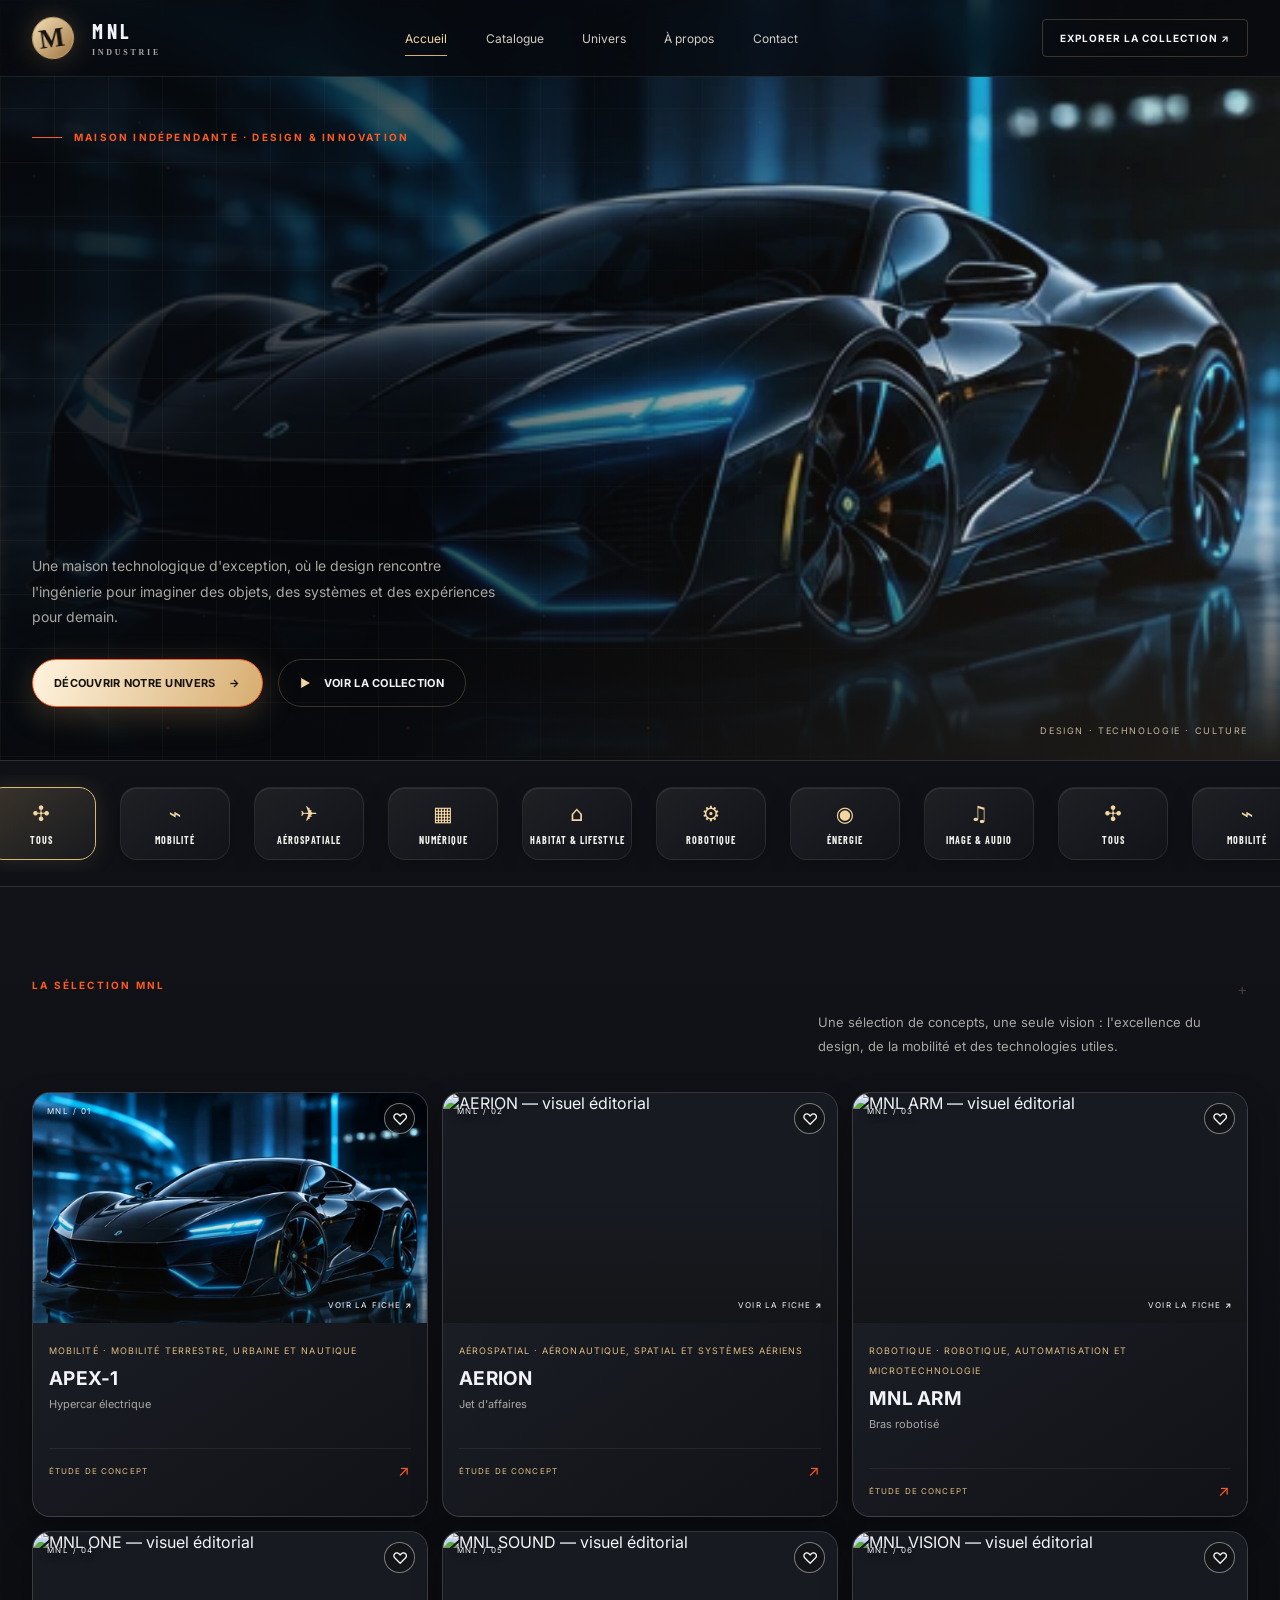
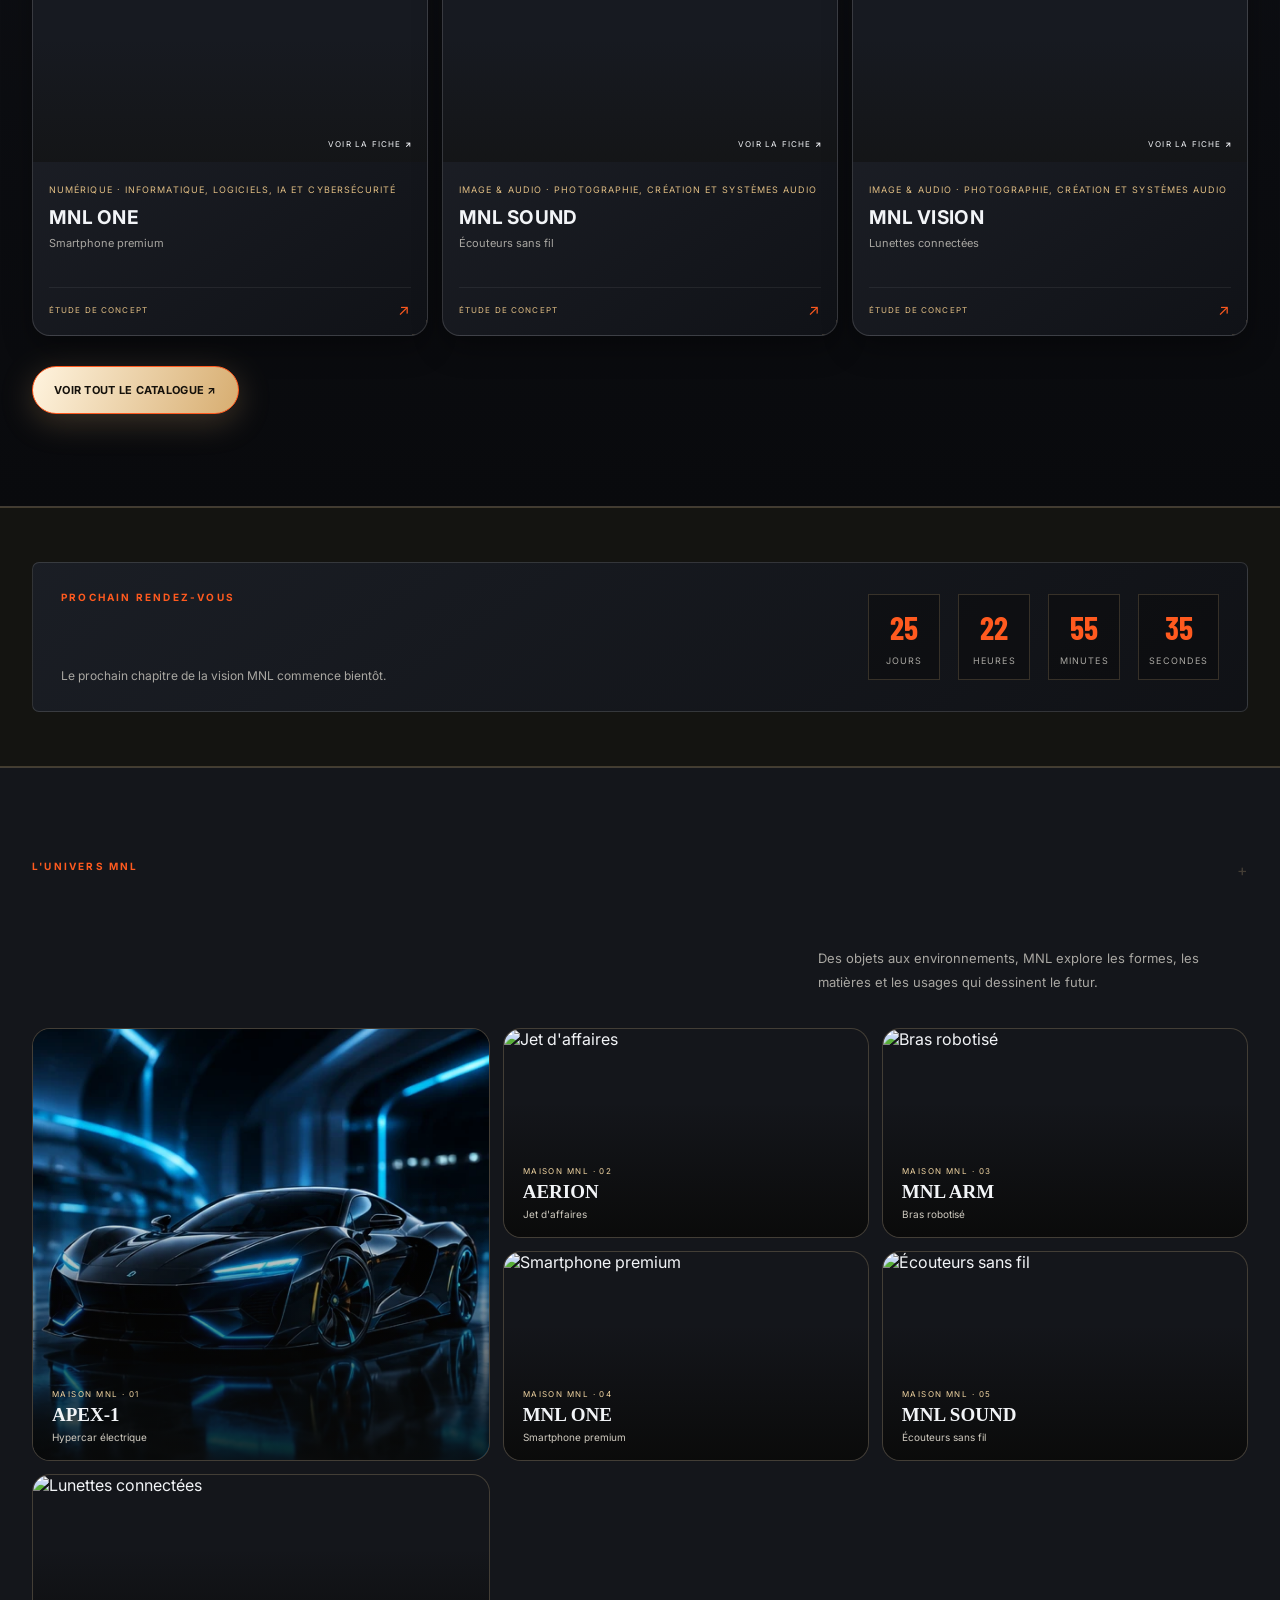
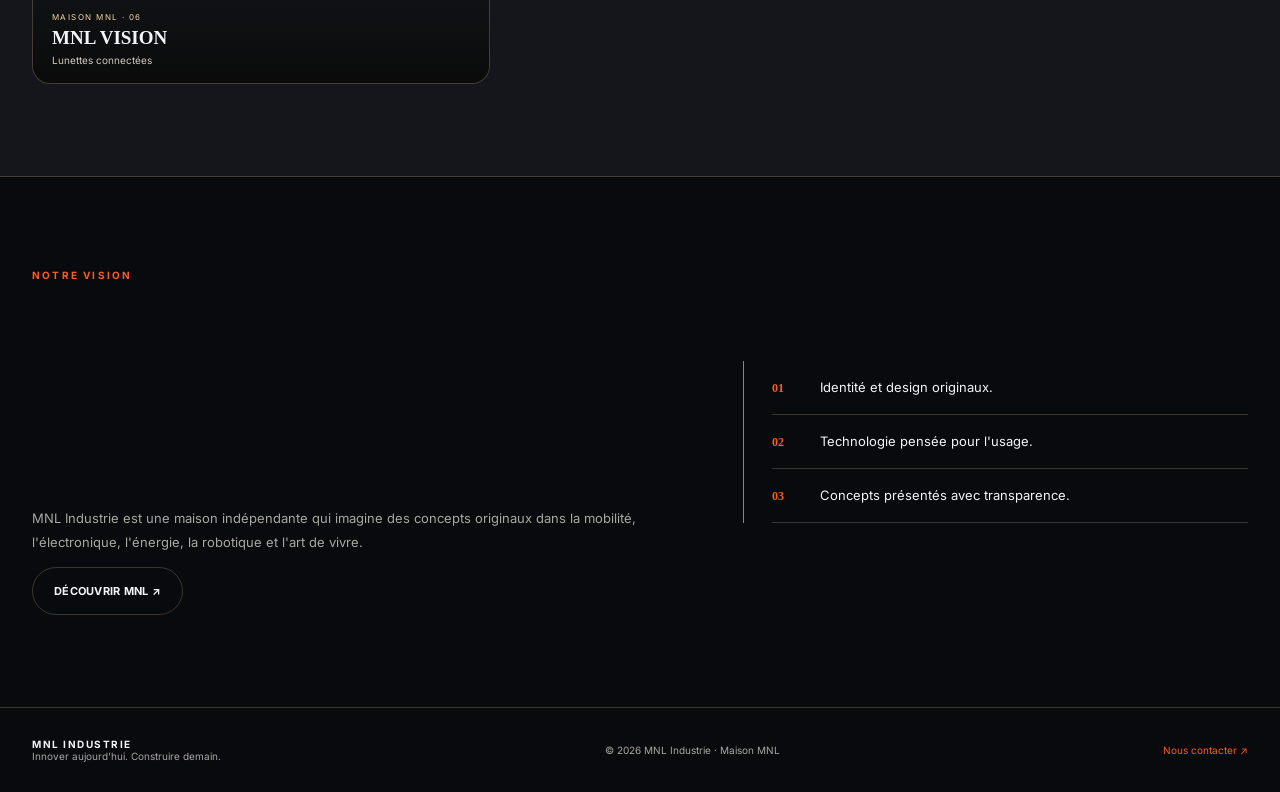
==== commit b6e10a18: "Activer la navigation mobile MNL" ====
--- a/index.html
+++ b/index.html
@@ -10,4 +10,4 @@
 <section><div class="container manifesto"><div><div class="kicker">Notre vision</div><h2>UNE VISION.<br><span>UNE SIGNATURE.</span></h2><p>MNL Industrie est une maison indépendante qui imagine des concepts originaux dans la mobilité, l'électronique, l'énergie, la robotique et l'art de vivre.</p><a class="btn" href="about.html">Découvrir MNL ↗</a></div><div class="principles"><div class="principle"><b>01</b> Identité et design originaux.</div><div class="principle"><b>02</b> Technologie pensée pour l'usage.</div><div class="principle"><b>03</b> Concepts présentés avec transparence.</div></div></div></section>
 </main>
 <footer><div class="container foot"><div><b>MNL INDUSTRIE</b><br>Innover aujourd'hui. Construire demain.</div><div>© <span id="year"></span> MNL Industrie · Maison MNL</div><div><a href="contact.html">Nous contacter ↗</a></div></div></footer>
-<div class="modal" id="modal" role="dialog" aria-modal="true" aria-labelledby="modalTitle"><div class="modal-box"><button class="close" id="close" aria-label="Fermer">×</button><div class="modal-img"><img id="modalImg" src="" alt=""></div><div class="modal-content"><div class="kicker" id="modalDivision"></div><h2 id="modalTitle"></h2><p id="modalType"></p><p id="modalDesc"></p><div class="specs" id="specs"></div><div class="disclaimer">Concept virtuel, non vendu.</div></div></div></div><div id="scrollProgress" aria-hidden="true"></div><script src="data.js"></script><script src="app.js"></script><script src="js/mnl-motion.js" defer></script></body></html>+<div class="modal" id="modal" role="dialog" aria-modal="true" aria-labelledby="modalTitle"><div class="modal-box"><button class="close" id="close" aria-label="Fermer">×</button><div class="modal-img"><img id="modalImg" src="" alt=""></div><div class="modal-content"><div class="kicker" id="modalDivision"></div><h2 id="modalTitle"></h2><p id="modalType"></p><p id="modalDesc"></p><div class="specs" id="specs"></div><div class="disclaimer">Concept virtuel, non vendu.</div></div></div></div><div id="scrollProgress" aria-hidden="true"></div><script src="data.js"></script><script src="app.js"></script><script src="js/mnl-motion.js" defer></script><script src="js/mnl-android-shell.js" defer></script></body></html>
--- a/style.css
+++ b/style.css
@@ -1,4 +1,4 @@
-@import url('https://fonts.googleapis.com/css2?family=DM+Sans:wght@400;500;600;700&family=Manrope:wght@400;500;600;700;800&display=swap');
+@import url('https://fonts.googleapis.com/css2?family=Barlow+Condensed:wght@600;700;800&family=Inter:wght@400;500;600;700;800&display=swap');
 :root{color-scheme:dark;--bg:#11110f;--surface:#191916;--surface2:#22221d;--line:rgba(220,198,162,.19);--ink:#f3f0e9;--muted:#aaa69d;--gold:#c8a879;--gold2:#e4cfaa;--max:1280px;--ease:cubic-bezier(.2,.7,.2,1)}
 *{box-sizing:border-box}html{scroll-behavior:smooth;scroll-padding-top:88px}body{margin:0;background:var(--bg);color:var(--ink);font-family:'DM Sans',sans-serif;overflow-x:hidden}body:before{content:"";position:fixed;inset:0;z-index:-1;pointer-events:none;opacity:.14;background:radial-gradient(ellipse at 82% 5%,#b28d5c20,transparent 38%),linear-gradient(135deg,#ffffff05 1px,transparent 1px);background-size:auto,44px 44px}a{color:inherit;text-decoration:none}button,input,select{font:inherit}button{color:inherit}.container{width:min(var(--max),calc(100% - 64px));margin-inline:auto}
 .site-header,header{position:fixed;inset:0 0 auto;z-index:100;background:rgba(15,15,13,.76);border-bottom:1px solid #fff1;backdrop-filter:blur(22px) saturate(130%);-webkit-backdrop-filter:blur(22px) saturate(130%);transition:background .3s,border-color .3s}.site-header.header-scrolled,header.header-scrolled{background:rgba(15,15,13,.96);border-color:var(--line)}
@@ -99,7 +99,6 @@
 @media(max-width:620px){.hero-inner.container{width:100%;max-width:none;margin-left:0;margin-right:0;padding-left:20px;padding-right:20px}.hero-inner .eyebrow,.hero-inner h1,.hero-inner .hero-tagline,.hero-inner>p,.hero-inner .buttons{max-width:calc(100vw - 40px)}}
 
 /* MNL INDUSTRIE — palette industrielle et système de mouvement */
-@import url('https://fonts.googleapis.com/css2?family=Barlow+Condensed:wght@600;700;800&family=Inter:wght@400;500;600;700;800&display=swap');
 :root{color-scheme:dark;--bg:#0B0D10;--surface:#14181D;--line:#2A313A;--muted:#9AA4B2;--text:#F2F4F7;--accent:#FF5A1F;--glow:#38BDF8;--ink:var(--text);--surface2:#1b222a;--gold:var(--accent);--gold2:#ff8658;--ease:cubic-bezier(.2,.7,.2,1)}
 html,body{background:var(--bg);color:var(--text);font-family:Inter,system-ui,sans-serif}body:before{opacity:.16;background-image:linear-gradient(135deg,#2A313A55 1px,transparent 1px),linear-gradient(45deg,#2A313A33 1px,transparent 1px);background-size:42px 42px,42px 42px}
 h1,h2,h3,.logo,.product-info h3,.division h3,.modal-content h2,.manifesto h2,.section-top h2,.hero-stats b{font-family:'Barlow Condensed',Impact,sans-serif;font-weight:700;text-transform:uppercase;letter-spacing:.015em}
@@ -130,3 +129,107 @@
 
 .mnl-intro-layer{position:fixed;inset:0;z-index:9999;display:grid;place-items:center;background:#050607;pointer-events:none;opacity:1;transition:transform .42s cubic-bezier(.76,0,.24,1),opacity .42s}.mnl-intro-layer.open{transform:translateY(-102%);opacity:0}.mnl-intro-mark svg{width:clamp(76px,16vw,132px);fill:none;stroke:var(--accent);stroke-width:2.3;stroke-linecap:square;stroke-linejoin:miter;stroke-dasharray:280;stroke-dashoffset:280;filter:drop-shadow(0 0 12px #ff5a1f66);animation:mnl-mark-draw .55s ease forwards}@keyframes mnl-mark-draw{to{stroke-dashoffset:0}}.mnl-title-reveal{clip-path:inset(0 0 100% 0);opacity:0;transform:translateY(12px);transition:clip-path .65s ease,opacity .65s ease,transform .65s ease}.mnl-title-reveal.mnl-title-on{clip-path:inset(0);opacity:1;transform:none}.mnl-motion-ready .navlinks.open a{animation:mnl-menu-in .3s ease both}@keyframes mnl-menu-in{from{opacity:0;transform:translateY(8px)}to{opacity:1;transform:none}}
 @media(prefers-reduced-motion:reduce){.mnl-intro-layer{display:none!important}.mnl-title-reveal{clip-path:none;opacity:1;transform:none}}
+
+/* Animations conformes : transform / opacity seulement */
+@keyframes grid-drift{to{transform:translate3d(54px,54px,0)}}
+.hero:before{background-position:0 0;animation:grid-drift 34s linear infinite}
+@keyframes particles-up{to{transform:translate3d(0,-28px,0)}}
+.hero:after{animation:particles-up 18s linear infinite}
+.skeleton{animation:none;background:#1a2027}
+
+/* MNL ANDROID — dark glass + warm champagne lighting */
+:root{--bg:#090a0d;--surface:#14161b;--surface2:#1b1e24;--line:rgba(218,188,137,.24);--ink:#f5f3ef;--muted:#a9a7a2;--gold:#d5ad70;--gold2:#f1d5a2;--max:1440px}
+body{background:#090a0d;font-family:Inter,system-ui,sans-serif}
+.site-header{background:rgba(8,10,14,.76);border-bottom:1px solid #ffffff18;backdrop-filter:blur(24px) saturate(145%)}
+.nav{height:76px}.logo-mark{border-radius:50%;background:linear-gradient(145deg,#f4dfb7,#9e7541);color:#17120c;box-shadow:0 0 26px #d4aa6740}
+.hero{height:min(760px,88svh);min-height:590px;background:#101116}
+.hero-bg{background-image:linear-gradient(90deg,rgba(7,9,13,.92),rgba(7,9,13,.64) 35%,rgba(7,9,13,.06) 78%),linear-gradient(0deg,#090a0d 0%,transparent 32%),url('hero-car.webp');background-position:center 56%;filter:saturate(.9)}
+.hero-vignette{background:linear-gradient(105deg,transparent 35%,#d8b47c1c 100%)}
+.hero h1{font-family:Inter,sans-serif;letter-spacing:-.065em}
+.hero h1 span{background:linear-gradient(100deg,#fff 20%,#f2d7a5 75%);background-clip:text;-webkit-background-clip:text;color:transparent}
+.hero-tagline{color:#f1d5a2}
+.btn{border-radius:999px;letter-spacing:.025em;font-size:11px}
+.btn.primary{background:linear-gradient(110deg,#fff4df,#d7ad70);color:#15110b;box-shadow:0 8px 32px #d6aa7040}
+.category-band{background:rgba(18,20,25,.82);border-block-color:#ffffff20}
+.category-track{gap:9px;padding:12px 0}
+.category-track a{min-width:105px;padding:13px 12px;border:1px solid #ffffff12;border-radius:17px;background:linear-gradient(145deg,#ffffff10,#ffffff03);color:#f2d5a1;box-shadow:inset 0 1px #ffffff13,0 8px 24px #0003}
+.category-track a span{color:#f3f1ed;font-size:10px}
+.category-track a:first-child{border-color:#d8b77d;background:linear-gradient(145deg,#d6b47b36,#ffffff09);box-shadow:0 0 24px #d6b47b26}
+.featured{background:linear-gradient(180deg,#111319,#090a0d)}
+.section-top h2{font-family:Inter,sans-serif;letter-spacing:-.045em}
+.product-grid{grid-template-columns:repeat(3,minmax(0,1fr));gap:14px}
+.product{border-radius:18px;border-color:#ffffff24;background:linear-gradient(145deg,#20232b,#101217);box-shadow:0 12px 30px #0005,inset 0 1px #ffffff16}
+.product-image{height:230px;background:#171a21}
+.product-info{padding:15px 16px 16px}
+.product-info h3{font-family:Inter,sans-serif}
+.product-info small,.concept{color:#e0bd83}
+.favorite{border-radius:50%;backdrop-filter:blur(12px)}
+.editorial-tile,.division,.modal-box{border-radius:18px}
+.keynote-panel,.division{background:linear-gradient(145deg,#1c2028dd,#101217dd);border-color:#ffffff22;backdrop-filter:blur(18px)}
+#scrollProgress{background:linear-gradient(90deg,#9d7442,#f3d6a2)}
+.mnl-mobile-nav{display:none}
+@media(max-width:700px){
+ html{scroll-padding-top:72px}.container{width:calc(100% - 28px)}
+ .site-header{height:66px}.nav{height:66px;gap:10px}
+ .logo{font-size:17px;gap:8px}.logo-mark{width:36px;height:36px;font-size:23px}
+ .hamb{display:grid;place-items:center;width:42px;height:42px;border-radius:13px;background:#ffffff0b;border-color:#ffffff25}
+ .navlinks{top:66px;left:14px;right:14px;border-radius:18px;background:rgba(12,14,19,.96);backdrop-filter:blur(24px);box-shadow:0 20px 55px #0009}
+ .hero{height:auto;min-height:660px;padding:95px 0 46px;align-items:flex-end}
+ .hero-bg{background-position:58% center;background-image:linear-gradient(90deg,#080a0edb,#080a0e65 70%,#080a0e30),linear-gradient(0deg,#090a0d 0%,transparent 62%),url('hero-car.webp')}
+ .hero-inner{padding-top:30px}.eyebrow{font-size:9px;letter-spacing:.15em}
+ .hero h1{font-size:clamp(43px,12vw,66px);line-height:.98;margin:18px 0 12px;letter-spacing:-.07em}
+ .hero-tagline{font-size:16px;line-height:1.35}.hero p{font-size:12px;line-height:1.7;max-width:340px}
+ .buttons{gap:10px;margin-top:20px}.btn{min-height:46px;padding:0 17px;font-size:9px}
+ .hero-caption{display:none}.category-band{overflow:hidden}
+ .category-track{justify-content:flex-start;overflow-x:auto;scroll-snap-type:x mandatory;padding:12px 14px}
+ .category-track a{min-width:94px;scroll-snap-align:start;padding:12px 8px;border-radius:15px}
+ section{padding:54px 0}.section-top{display:block;margin-bottom:20px}
+ .section-top h2{font-size:32px}.section-top p{margin-top:10px;font-size:11px}
+ .product-grid{display:flex;overflow-x:auto;gap:12px;padding:2px 14px 16px;margin-inline:-14px;scroll-snap-type:x mandatory;scrollbar-width:none}
+ .product-grid::-webkit-scrollbar{display:none}.product{flex:0 0 min(78vw,310px);scroll-snap-align:start}
+ .product-image{height:190px}.product-info{padding:13px}.product-info h3{font-size:17px}
+ .product-info p{font-size:10px;min-height:30px}
+ .editorial-gallery{grid-template-columns:1fr 1fr;grid-auto-rows:150px;gap:9px}
+ .editorial-tile.tile-1{grid-row:span 2}.editorial-meta{left:12px;right:12px;bottom:12px}
+ .editorial-meta b{font-size:15px}.manifesto{grid-template-columns:1fr;gap:24px}
+ .manifesto h2{font-size:39px}.principles{padding-left:17px}
+ .division-grid{grid-template-columns:1fr 1fr;gap:9px}.division{padding:15px;min-height:185px}
+ .division h3{font-size:16px}.foot{flex-direction:column;align-items:flex-start;gap:12px;padding-bottom:72px}
+ .modal{padding:10px}.modal-box{grid-template-columns:1fr;max-height:84svh;border-radius:18px}
+ .modal-img{min-height:220px;height:230px}.modal-content{padding:22px}.specs{grid-template-columns:1fr 1fr}
+ .mnl-mobile-nav{position:fixed;display:flex;z-index:180;left:12px;right:12px;bottom:max(10px,env(safe-area-inset-bottom));height:64px;align-items:center;justify-content:space-around;padding:6px 8px;border:1px solid #ffffff28;border-radius:21px;background:rgba(18,20,26,.84);backdrop-filter:blur(24px) saturate(160%);box-shadow:0 12px 42px #0009,inset 0 1px #ffffff24}
+ .mnl-mobile-nav a{min-width:52px;display:flex;flex-direction:column;align-items:center;justify-content:center;gap:3px;color:#d8d9dc;font-size:9px}
+ .mnl-mobile-nav a span:first-child{font-size:18px;line-height:1.1}.mnl-mobile-nav a.active{color:#f1cf91}
+ body{padding-bottom:78px}#scrollProgress{height:3px}
+}
+@media(min-width:701px) and (max-width:950px){.product-grid{grid-template-columns:repeat(2,minmax(0,1fr))}.hero{min-height:620px}}
+@media(prefers-reduced-motion:reduce){.mnl-mobile-nav,.product,.product-image img,.category-track{scroll-behavior:auto;transition:none!important}}
+
+/* MNL ANDROID — dark glass + warm champagne lighting */
+:root{--bg:#090a0d;--surface:#14161b;--surface2:#1b1e24;--line:rgba(218,188,137,.24);--ink:#f5f3ef;--muted:#a9a7a2;--gold:#d5ad70;--gold2:#f1d5a2;--max:1440px}
+body{background:#090a0d;font-family:Inter,system-ui,sans-serif}
+.site-header{background:rgba(8,10,14,.76);border-bottom:1px solid #ffffff18;backdrop-filter:blur(24px) saturate(145%)}
+.nav{height:76px}.logo-mark{border-radius:50%;background:linear-gradient(145deg,#f4dfb7,#9e7541);color:#17120c;box-shadow:0 0 26px #d4aa6740}
+.hero{height:min(760px,88svh);min-height:590px;background:#101116}
+.hero-bg{background-image:linear-gradient(90deg,rgba(7,9,13,.92),rgba(7,9,13,.64) 35%,rgba(7,9,13,.06) 78%),linear-gradient(0deg,#090a0d 0%,transparent 32%),url('hero-car.webp');background-position:center 56%;filter:saturate(.9)}
+.hero h1{font-family:Inter,sans-serif;letter-spacing:-.065em}.hero h1 span{background:linear-gradient(100deg,#fff 20%,#f2d7a5 75%);background-clip:text;-webkit-background-clip:text;color:transparent}.hero-tagline{color:#f1d5a2}
+.btn{border-radius:999px;letter-spacing:.025em;font-size:11px}.btn.primary{background:linear-gradient(110deg,#fff4df,#d7ad70);color:#15110b;box-shadow:0 8px 32px #d6aa7040}
+.category-band{background:rgba(18,20,25,.82);border-block-color:#ffffff20}.category-track{gap:9px;padding:12px 0}.category-track a{min-width:105px;padding:13px 12px;border:1px solid #ffffff12;border-radius:17px;background:linear-gradient(145deg,#ffffff10,#ffffff03);color:#f2d5a1;box-shadow:inset 0 1px #ffffff13,0 8px 24px #0003}.category-track a span{color:#f3f1ed;font-size:10px}.category-track a:first-child{border-color:#d8b77d;background:linear-gradient(145deg,#d6b47b36,#ffffff09);box-shadow:0 0 24px #d6b47b26}
+.featured{background:linear-gradient(180deg,#111319,#090a0d)}.section-top h2{font-family:Inter,sans-serif;letter-spacing:-.045em}
+.product-grid{grid-template-columns:repeat(3,minmax(0,1fr));gap:14px}.product{border-radius:18px;border-color:#ffffff24;background:linear-gradient(145deg,#20232b,#101217);box-shadow:0 12px 30px #0005,inset 0 1px #ffffff16}.product-image{height:230px;background:#171a21}.product-info{padding:15px 16px 16px}.product-info h3{font-family:Inter,sans-serif}.product-info small,.concept{color:#e0bd83}.favorite{border-radius:50%;backdrop-filter:blur(12px)}.editorial-tile,.division,.modal-box{border-radius:18px}.keynote-panel,.division{background:linear-gradient(145deg,#1c2028dd,#101217dd);border-color:#ffffff22;backdrop-filter:blur(18px)}#scrollProgress{background:linear-gradient(90deg,#9d7442,#f3d6a2)}
+.mnl-mobile-nav{display:none}
+@media(max-width:700px){
+ html{scroll-padding-top:72px}.container{width:calc(100% - 28px)}.site-header{height:66px}.nav{height:66px;gap:10px}.logo{font-size:17px;gap:8px}.logo-mark{width:36px;height:36px;font-size:23px}.hamb{display:grid;place-items:center;width:42px;height:42px;border-radius:13px;background:#ffffff0b;border-color:#ffffff25}
+ .navlinks{top:66px;left:14px;right:14px;border-radius:18px;background:rgba(12,14,19,.96);backdrop-filter:blur(24px);box-shadow:0 20px 55px #0009}
+ .hero{height:auto;min-height:660px;padding:95px 0 46px;align-items:flex-end}.hero-bg{background-position:58% center;background-image:linear-gradient(90deg,#080a0edb,#080a0e65 70%,#080a0e30),linear-gradient(0deg,#090a0d 0%,transparent 62%),url('hero-car.webp')}.hero-inner{padding-top:30px}.eyebrow{font-size:9px;letter-spacing:.15em}.hero h1{font-size:clamp(43px,12vw,66px);line-height:.98;margin:18px 0 12px;letter-spacing:-.07em}.hero-tagline{font-size:16px;line-height:1.35}.hero p{font-size:12px;line-height:1.7;max-width:340px}.buttons{gap:10px;margin-top:20px}.btn{min-height:46px;padding:0 17px;font-size:9px}.hero-caption{display:none}
+ .category-band{overflow:hidden}.category-track{justify-content:flex-start;overflow-x:auto;scroll-snap-type:x mandatory;padding:12px 14px}.category-track a{min-width:94px;scroll-snap-align:start;padding:12px 8px;border-radius:15px}
+ section{padding:54px 0}.section-top{display:block;margin-bottom:20px}.section-top h2{font-size:32px}.section-top p{margin-top:10px;font-size:11px}
+ .product-grid{display:flex;overflow-x:auto;gap:12px;padding:2px 14px 16px;margin-inline:-14px;scroll-snap-type:x mandatory;scrollbar-width:none}.product-grid::-webkit-scrollbar{display:none}.product{flex:0 0 min(78vw,310px);scroll-snap-align:start}.product-image{height:190px}.product-info{padding:13px}.product-info h3{font-size:17px}.product-info p{font-size:10px;min-height:30px}
+ .editorial-gallery{grid-template-columns:1fr 1fr;grid-auto-rows:150px;gap:9px}.editorial-tile.tile-1{grid-row:span 2}.editorial-meta{left:12px;right:12px;bottom:12px}.editorial-meta b{font-size:15px}.manifesto{grid-template-columns:1fr;gap:24px}.manifesto h2{font-size:39px}.principles{padding-left:17px}
+ .division-grid{grid-template-columns:1fr 1fr;gap:9px}.division{padding:15px;min-height:185px}.division h3{font-size:16px}.foot{flex-direction:column;align-items:flex-start;gap:12px;padding-bottom:72px}
+ .modal{padding:10px}.modal-box{grid-template-columns:1fr;max-height:84svh;border-radius:18px}.modal-img{min-height:220px;height:230px}.modal-content{padding:22px}.specs{grid-template-columns:1fr 1fr}
+ .mnl-mobile-nav{position:fixed;display:flex;z-index:180;left:12px;right:12px;bottom:max(10px,env(safe-area-inset-bottom));height:64px;align-items:center;justify-content:space-around;padding:6px 8px;border:1px solid #ffffff28;border-radius:21px;background:rgba(18,20,26,.84);backdrop-filter:blur(24px) saturate(160%);box-shadow:0 12px 42px #0009,inset 0 1px #ffffff24}
+ .mnl-mobile-nav a{min-width:52px;display:flex;flex-direction:column;align-items:center;justify-content:center;gap:3px;color:#d8d9dc;font-size:9px}.mnl-mobile-nav a span:first-child{font-size:18px;line-height:1.1}.mnl-mobile-nav a.active{color:#f1cf91}body{padding-bottom:78px}#scrollProgress{height:3px}
+}
+@media(min-width:701px) and (max-width:950px){.product-grid{grid-template-columns:repeat(2,minmax(0,1fr))}.hero{min-height:620px}}
+@media(prefers-reduced-motion:reduce){.mnl-mobile-nav,.product,.product-image img,.category-track{scroll-behavior:auto;transition:none!important}}
